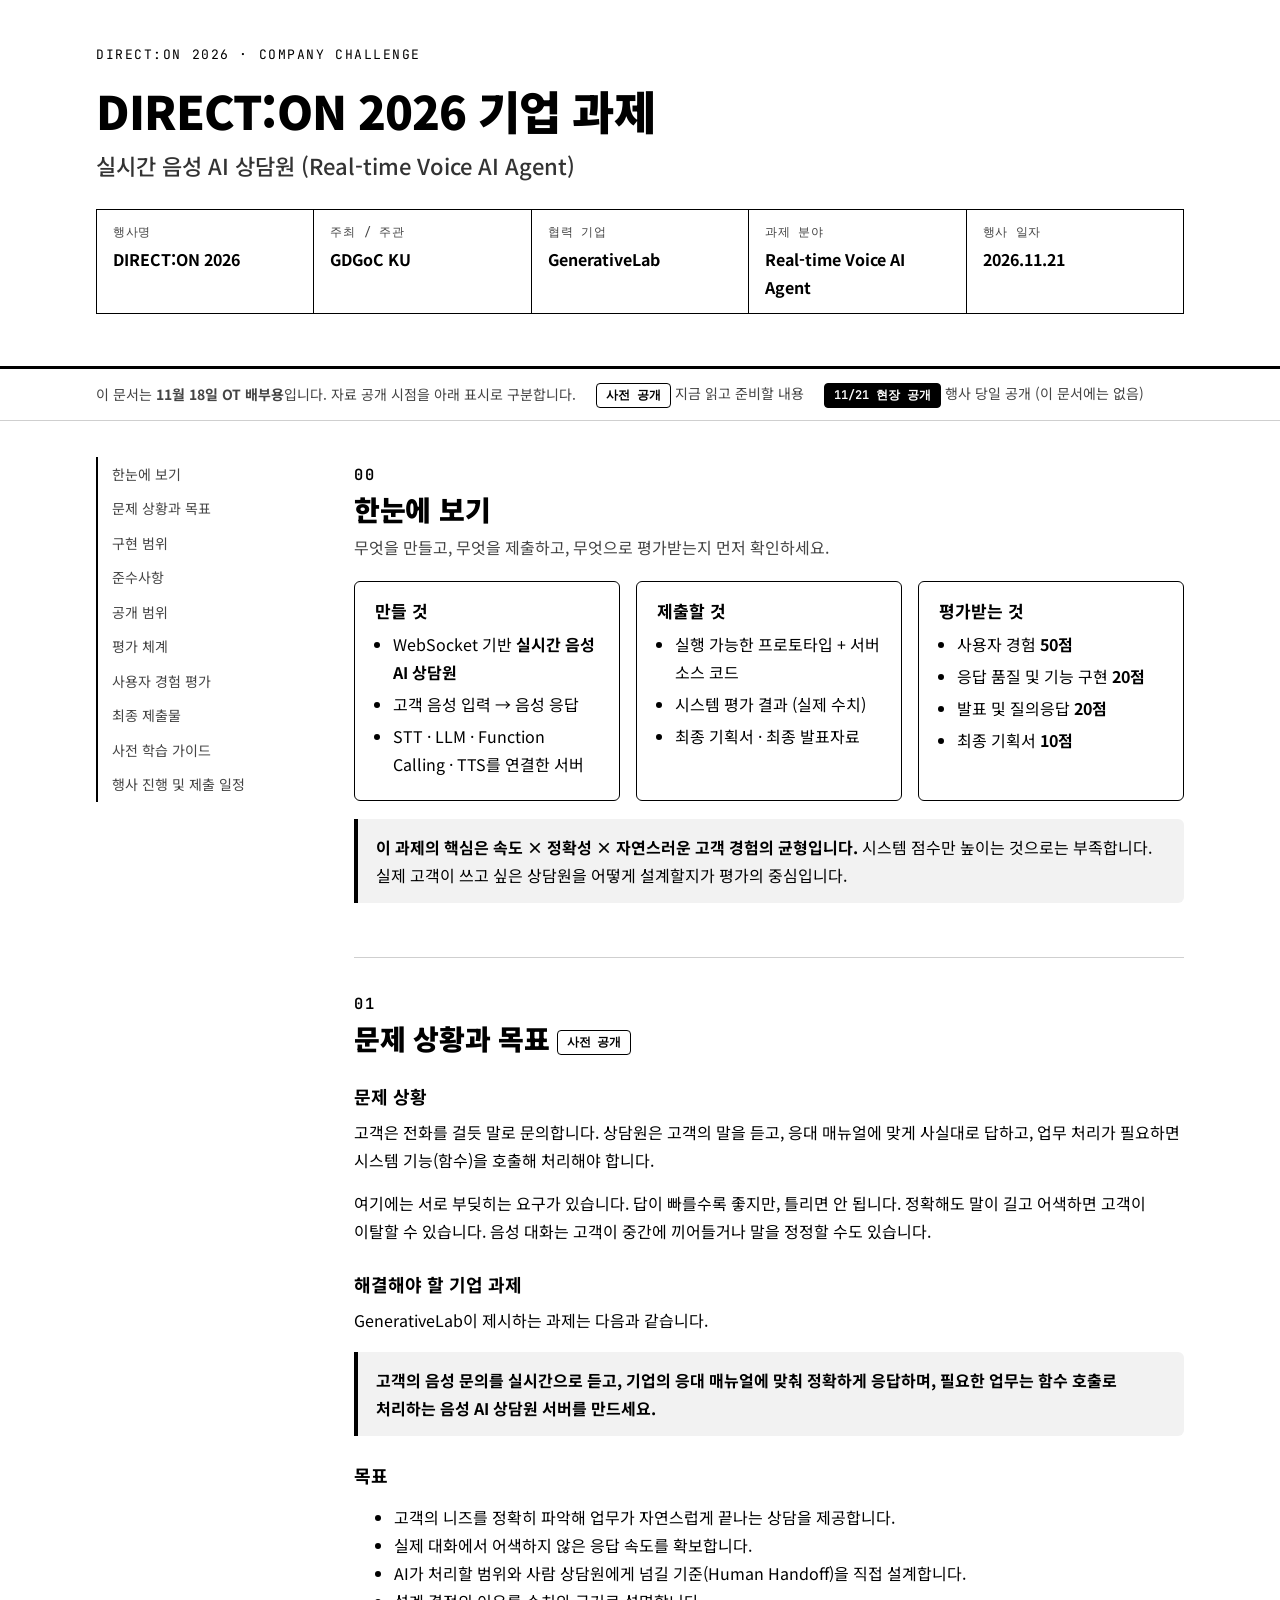
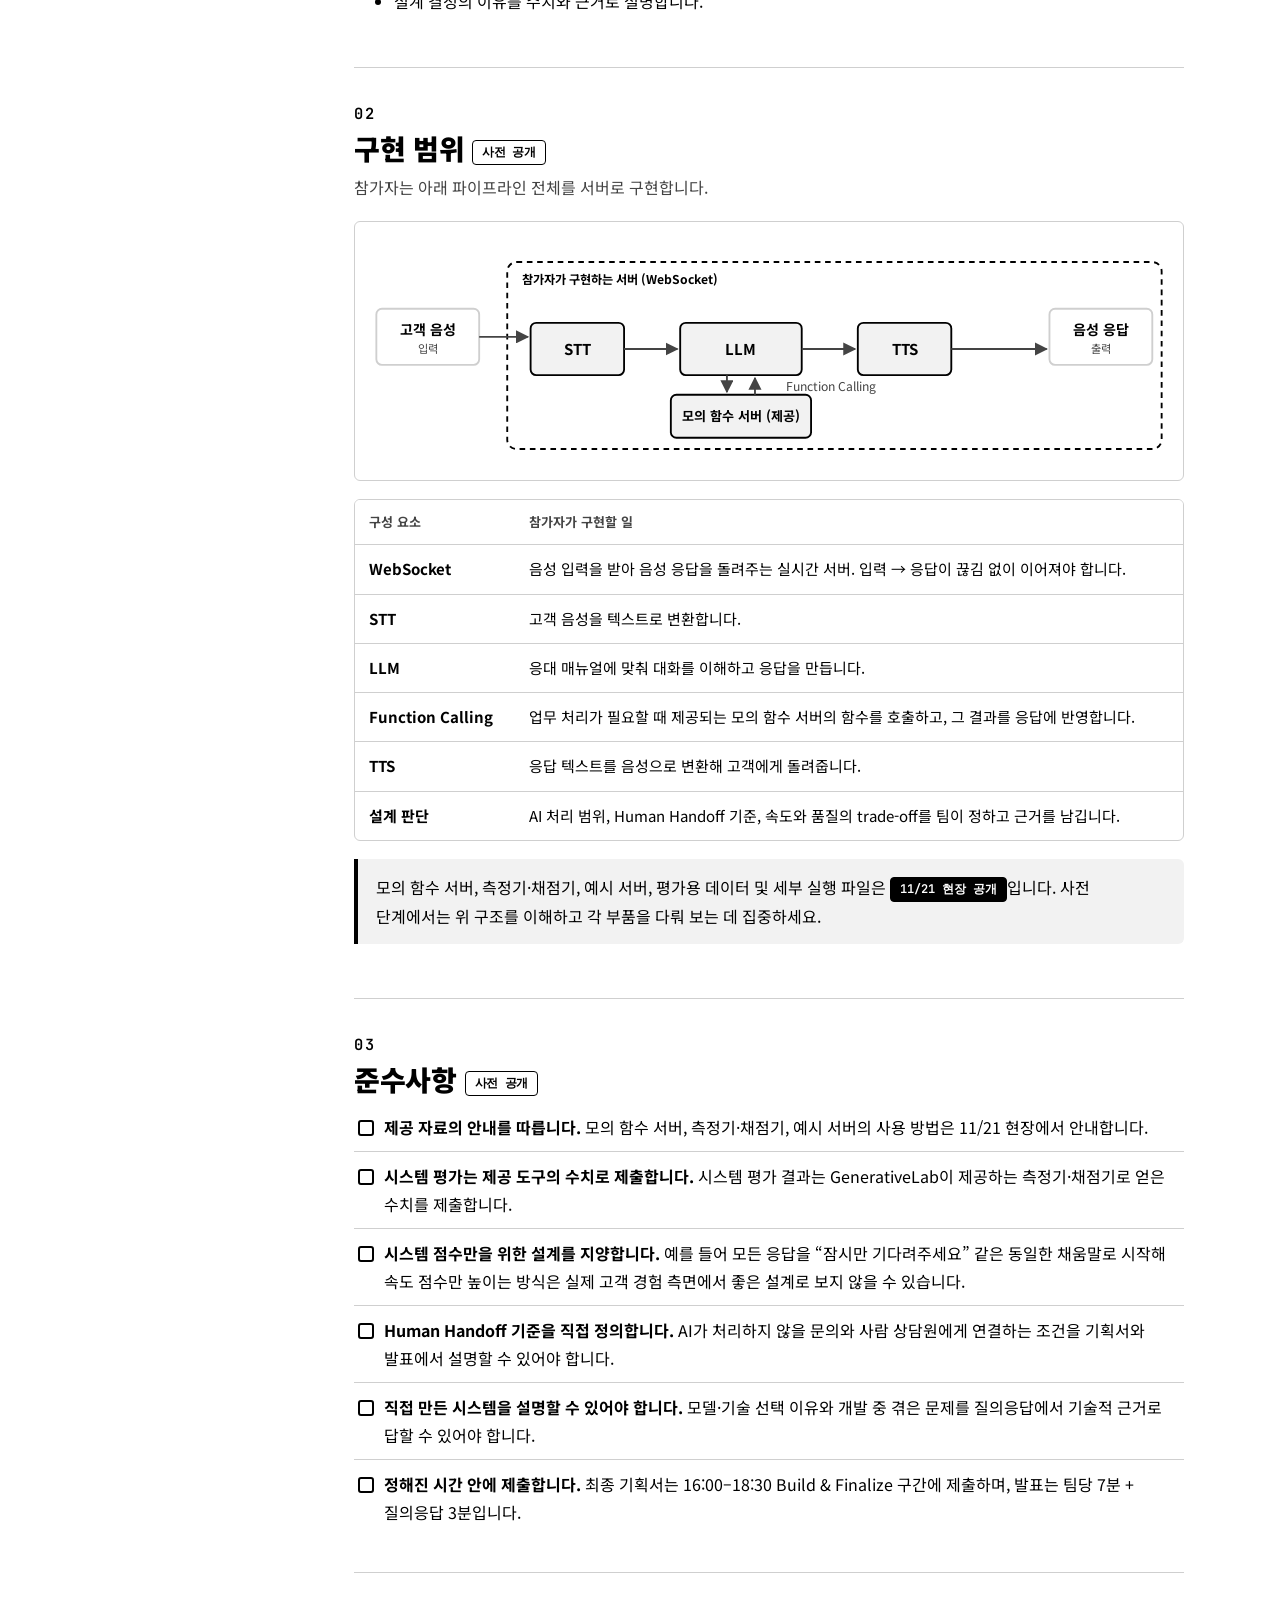
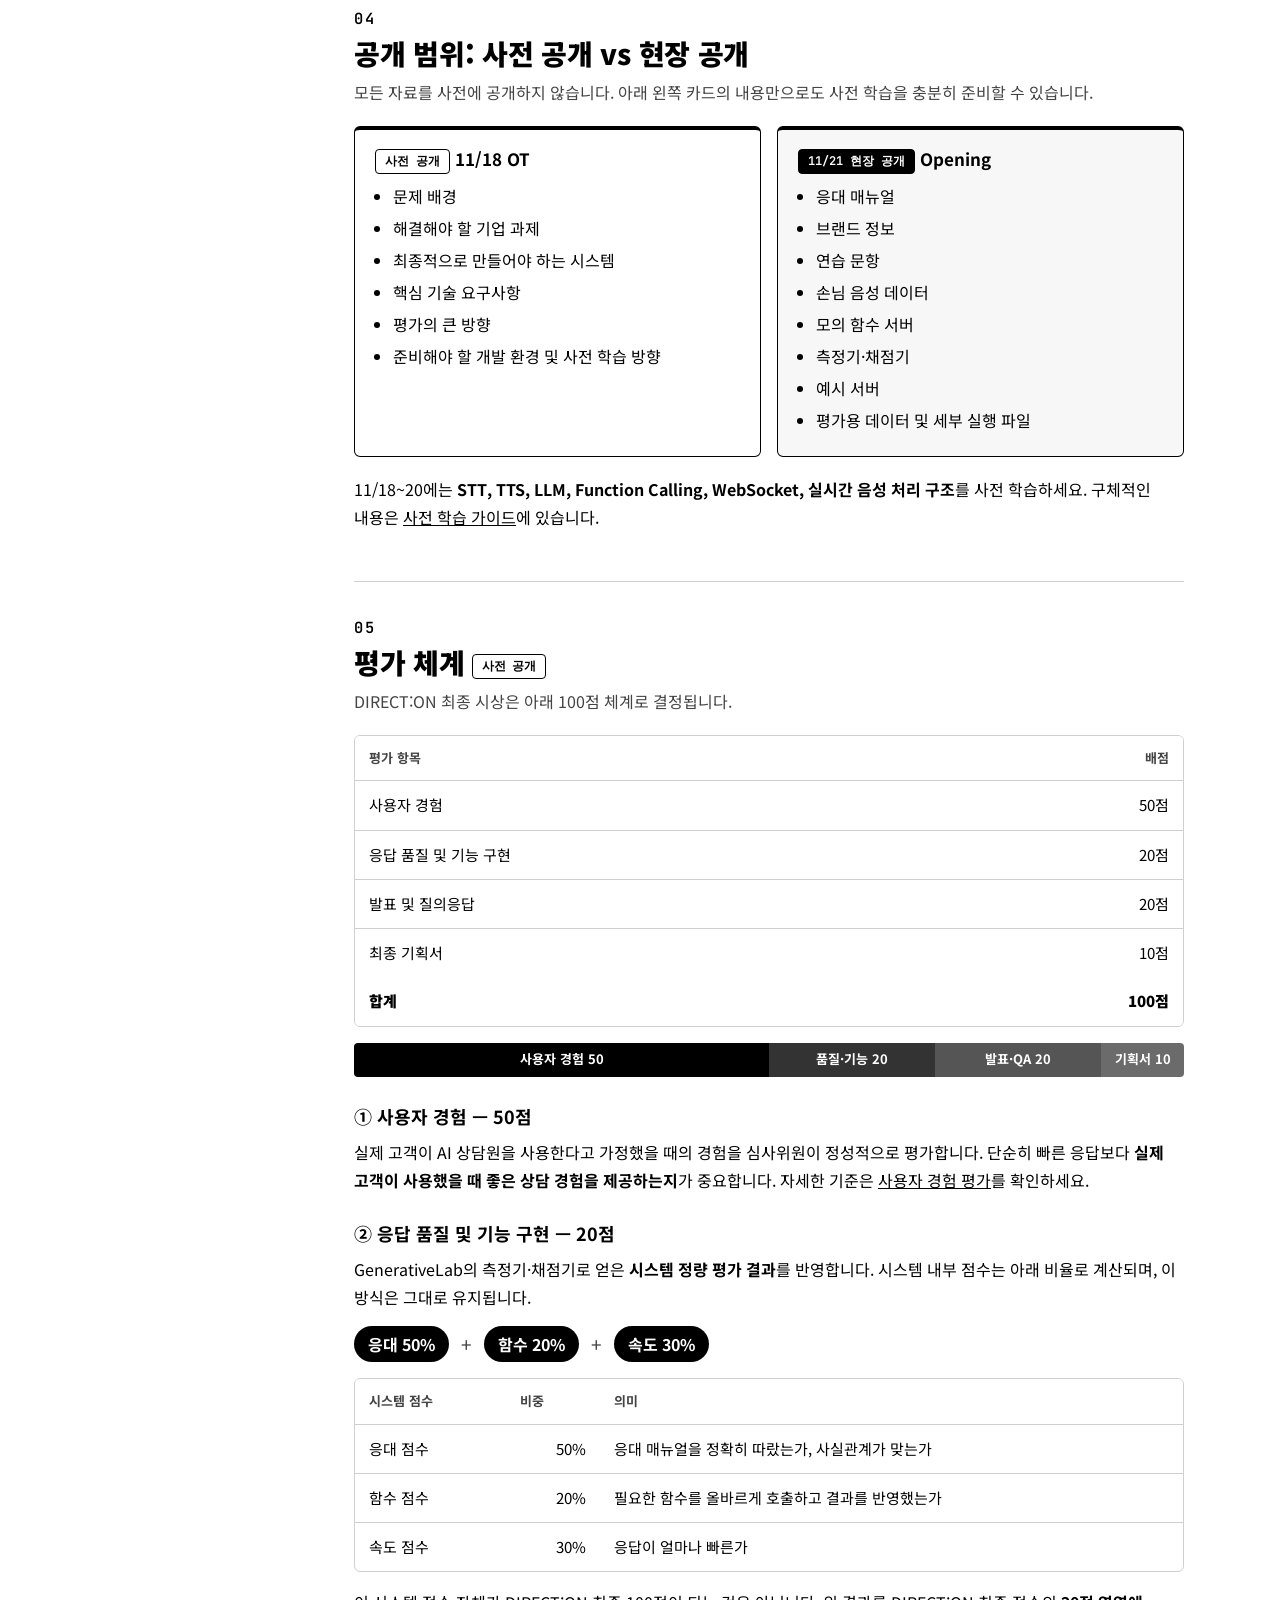
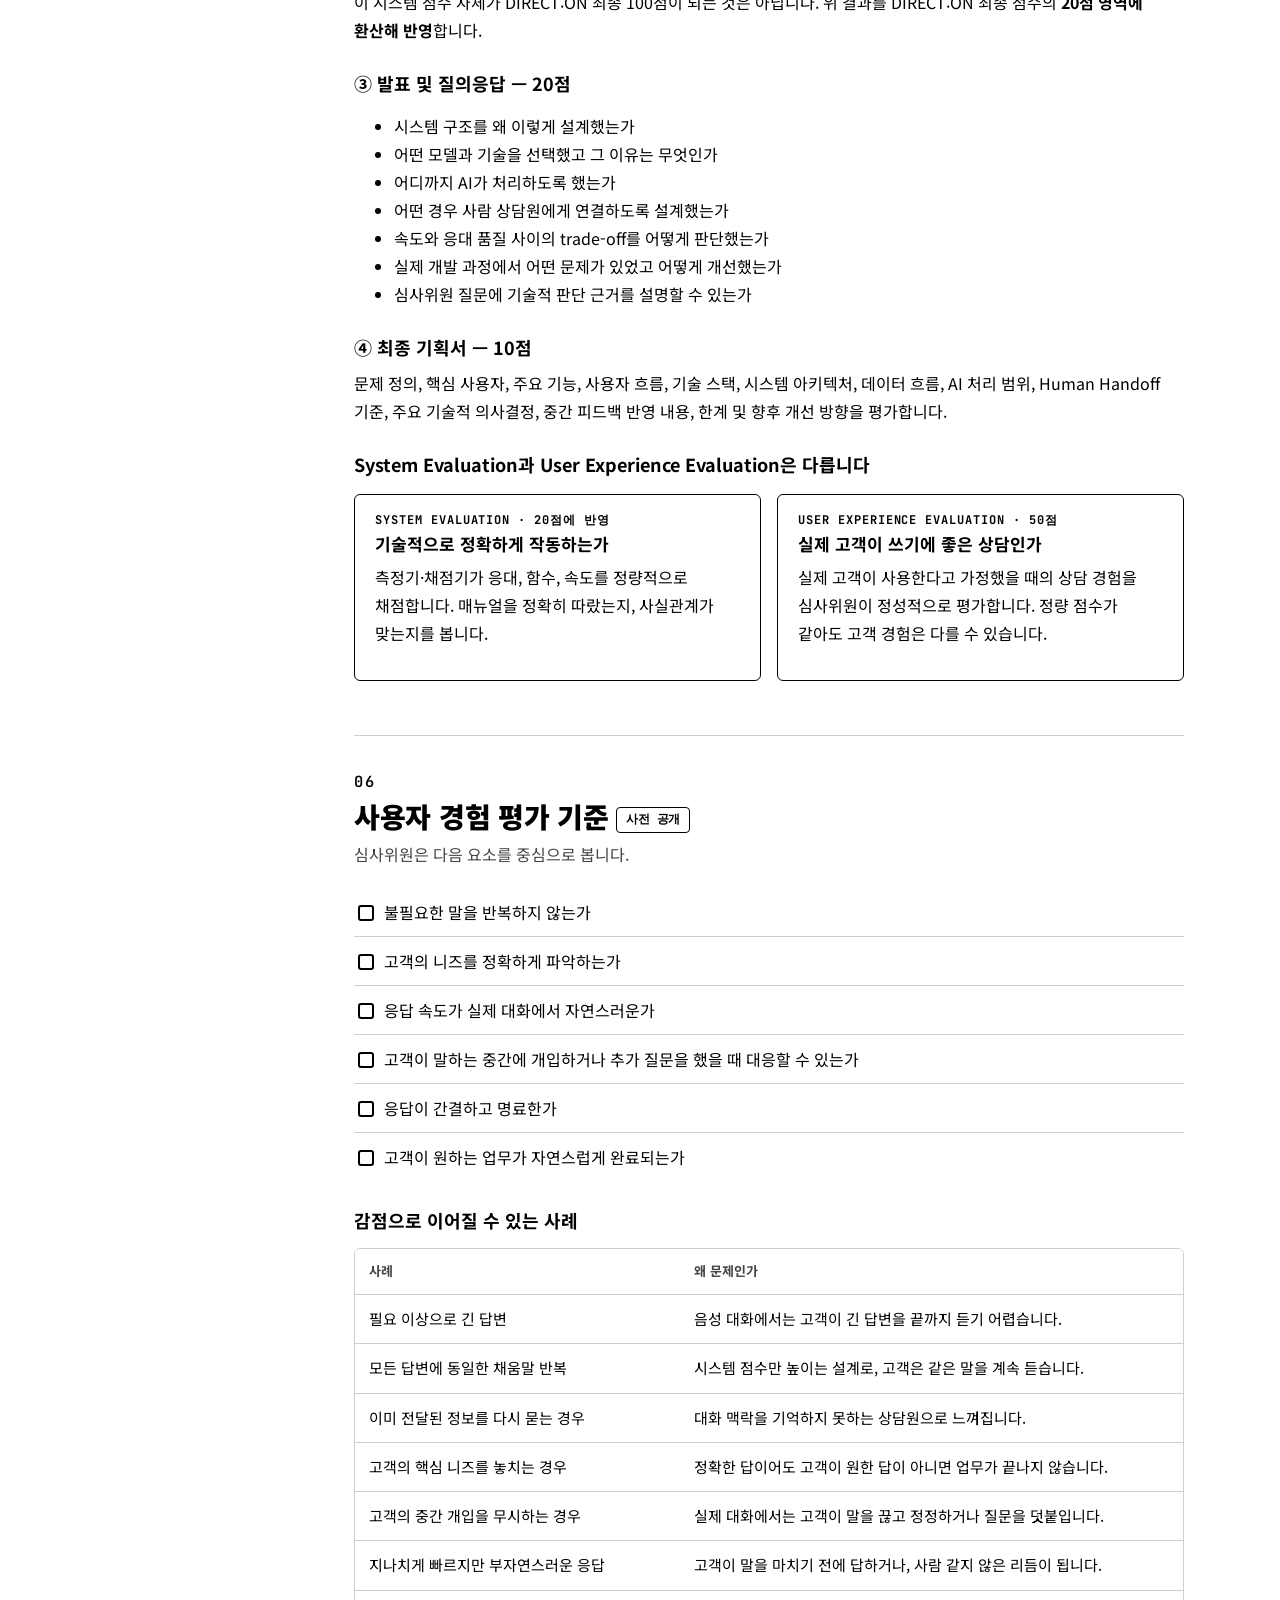
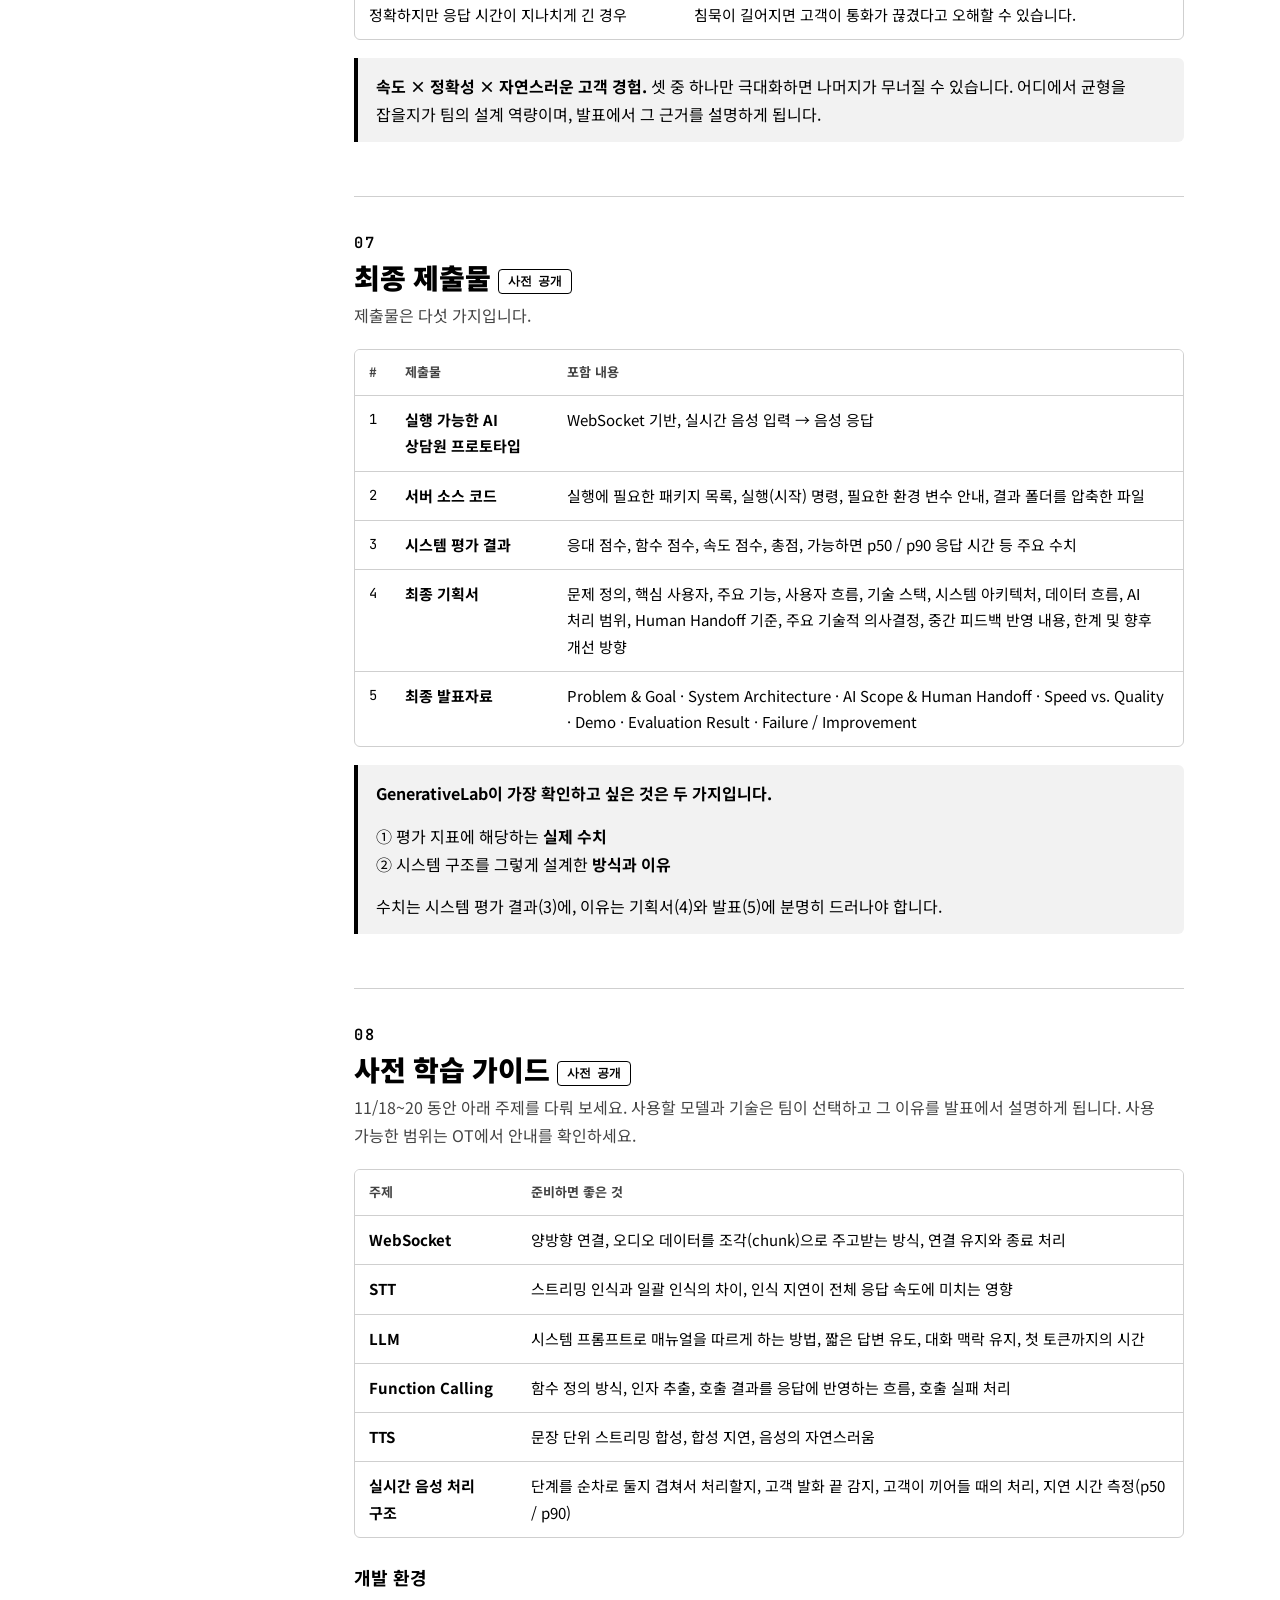
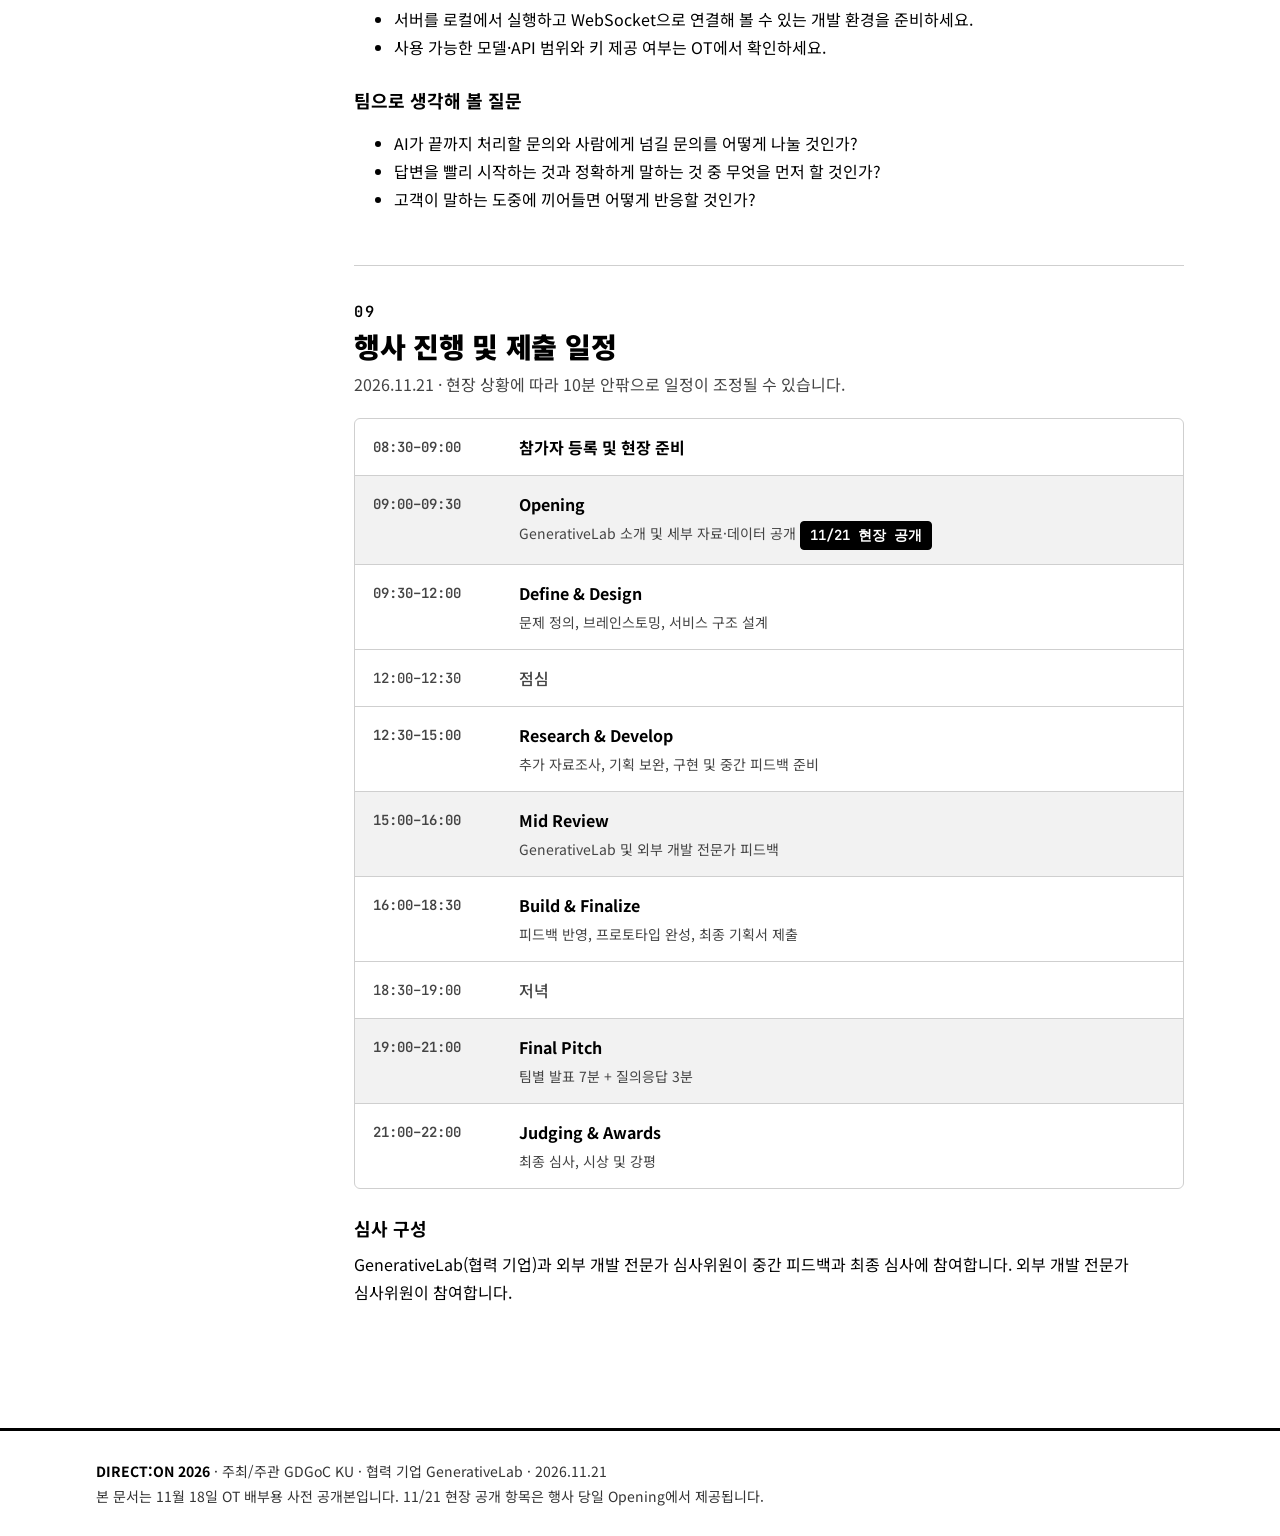
==== index.html @ da72e3e9 "Add files via upload" ====
<!doctype html>
<html lang="ko">
<head>
<meta charset="utf-8">
<meta name="viewport" content="width=device-width,initial-scale=1">
<title>DIRECT:ON 2026 기업 과제</title>
<link rel="preconnect" href="https://fonts.googleapis.com">
<link rel="preconnect" href="https://fonts.gstatic.com" crossorigin>
<link rel="stylesheet" href="https://fonts.googleapis.com/css2?family=Noto+Sans+KR:wght@400;500;700;900&family=JetBrains+Mono:wght@400;600&display=swap">
<style>
/* Layout: 공식 과제 명세서. 좌측 고정 목차 + 본문 단일 컬럼, 모바일에서는 목차가 상단 가로 스크롤 바로 전환 */
:root{
  --bg:#ffffff; --surface:#ffffff; --fg:#000000; --muted:#444444; --line:#cfcfcf;
  --ink:#000000; --ink-fg:#ffffff; --accent:#000000; --accent-soft:#f2f2f2;
  --pre:#000000; --pre-soft:#ffffff; --live:#ffffff; --live-soft:#000000;
  --warn:#000000; --warn-soft:#f2f2f2;
  --font:'Noto Sans KR',system-ui,-apple-system,'Segoe UI','Malgun Gothic',sans-serif;
  --mono:'JetBrains Mono',ui-monospace,Consolas,monospace;
  color-scheme:light;
}

*{box-sizing:border-box}
html{scroll-behavior:smooth;scroll-padding-top:72px}
body{background:var(--bg);color:var(--fg);font-family:var(--font);font-size:16px;line-height:1.75;word-break:keep-all;overflow-wrap:break-word;margin:0}
h1,h2,h3{text-wrap:balance;line-height:1.3;margin:0}
p{margin:0 0 .9em}
a{color:var(--accent)}
:focus-visible{outline:3px solid var(--accent);outline-offset:2px}
.wrap{max-width:1120px;margin:0 auto;padding-left:max(16px,env(safe-area-inset-left,0px));padding-right:max(16px,env(safe-area-inset-right,0px))}

/* header */
.hero{background:#fff;color:#000;padding-block:44px 36px;border-bottom:3px solid #000}
.eyebrow{font-family:var(--mono);font-size:13px;letter-spacing:.12em;text-transform:uppercase;color:#000;margin-bottom:14px}
.hero h1{font-size:clamp(28px,5vw,46px);font-weight:900;letter-spacing:-.02em}
.hero h1 small{display:block;font-size:clamp(16px,2.4vw,22px);font-weight:500;color:#333;margin-top:10px;letter-spacing:0}
.facts{display:grid;grid-template-columns:repeat(auto-fit,minmax(200px,1fr));gap:1px;background:#000;border:1px solid #000;margin-top:30px}
.facts div{background:#fff;padding:12px 16px;min-width:0}
.facts dt{font-size:12px;color:#444;font-family:var(--mono);letter-spacing:.06em}
.facts dd{margin:2px 0 0;font-weight:700}
.status{background:var(--surface);border-bottom:1px solid var(--line)}
.status .wrap{display:flex;flex-wrap:wrap;gap:10px 20px;align-items:center;padding-block:12px;font-size:14px;color:var(--muted)}

/* tags */
.tag{display:inline-block;font-family:var(--mono);font-size:12px;font-weight:600;padding:2px 9px;border-radius:4px;white-space:nowrap;vertical-align:middle;line-height:1.6}
.tag.pre{background:#fff;color:#000;border:1px solid #000}
.tag.live{background:#000;color:#fff;border:1px solid #000}

/* layout */
.page{display:grid;grid-template-columns:210px minmax(0,1fr);gap:48px;padding-block:36px 72px}
.toc{position:sticky;top:20px;align-self:start;font-size:14px}
.toc ol{list-style:none;margin:0;padding:0;border-left:2px solid #000}
.toc a{display:block;padding:5px 0 5px 14px;color:var(--muted);text-decoration:none;margin-left:-2px;border-left:2px solid transparent}
.toc a:hover{color:var(--fg);border-left-color:var(--accent)}
main{min-width:0}
section{padding-block:8px 36px}
section+section{border-top:1px solid var(--line);padding-top:36px}
h2{font-size:clamp(22px,3vw,28px);font-weight:900;letter-spacing:-.01em;margin-bottom:6px}
h2 .no{font-family:var(--mono);font-size:.55em;color:var(--accent);display:block;letter-spacing:.1em;margin-bottom:6px;font-weight:600}
h3{font-size:18px;font-weight:700;margin:28px 0 10px}
.lead{color:var(--muted);margin-bottom:20px}

/* blocks */
.grid3{display:grid;grid-template-columns:repeat(auto-fit,minmax(240px,1fr));gap:16px;margin-block:18px}
.card{background:var(--surface);border:1px solid #000;border-radius:6px;padding:18px 20px;min-width:0}
.card h3{margin:0 0 8px;font-size:17px}
.card ul{margin:0;padding-left:1.1em}
.card li{margin-bottom:4px}
.note{border-left:4px solid var(--accent);background:var(--accent-soft);padding:14px 18px;border-radius:0 6px 6px 0;margin-block:18px}
.note.warn{border-left-color:var(--warn);background:var(--warn-soft)}
.note p:last-child{margin-bottom:0}
.tablebox{overflow-x:auto;margin-block:16px;border:1px solid var(--line);border-radius:6px;background:var(--surface)}
table{border-collapse:collapse;width:100%;min-width:520px;font-size:15px}
th,td{padding:11px 14px;text-align:left;vertical-align:top;border-bottom:1px solid var(--line)}
th{background:var(--bg);font-size:13px;color:var(--muted);font-weight:700;white-space:nowrap}
tr:last-child td{border-bottom:0}
td.num,th.num{text-align:right;font-variant-numeric:tabular-nums;white-space:nowrap}
tfoot td{font-weight:900;background:var(--bg)}
.mono{font-family:var(--mono);font-size:.92em}
.split{display:grid;grid-template-columns:repeat(auto-fit,minmax(300px,1fr));gap:16px;margin-block:18px}
.split .card.pre{border-top:4px solid #000}
.split .card.live{border-top:4px solid #000;background:#f7f7f7}
.diagram{margin-block:18px;border:1px solid var(--line);border-radius:6px;background:var(--surface);overflow-x:auto;padding:12px}
.diagram svg{display:block;min-width:780px;width:100%;height:auto}
.diagram text{font-family:var(--font);fill:var(--fg)}
.eq{display:flex;flex-wrap:wrap;gap:8px 12px;align-items:center;font-weight:700;font-size:19px;margin-block:14px}
.eq span.op{color:var(--muted);font-weight:400}
.eq span.pill{background:var(--ink);color:var(--ink-fg);padding:4px 14px;border-radius:999px;font-size:16px}
.vs{display:grid;grid-template-columns:repeat(auto-fit,minmax(280px,1fr));gap:16px;margin-block:18px}
.vs .card h3 span{display:block;font-family:var(--mono);font-size:12px;color:var(--accent);letter-spacing:.08em;margin-bottom:4px}
.bar{display:flex;height:34px;border-radius:4px;overflow:hidden;margin-block:14px 4px;font-size:13px;font-weight:700;color:#fff}
.bar div{display:flex;align-items:center;justify-content:center;min-width:0;white-space:nowrap}
.bar .b1{background:#000}.bar .b2{background:#333}.bar .b3{background:#555}.bar .b4{background:#6b6b6b}
.checklist{list-style:none;padding:0;margin:0}
.checklist li{padding:10px 0 10px 30px;border-bottom:1px solid var(--line);position:relative}
.checklist li:last-child{border-bottom:0}
.checklist li::before{content:"";position:absolute;left:4px;top:17px;width:12px;height:12px;border:2px solid var(--accent);border-radius:3px}
.timeline{list-style:none;margin:16px 0;padding:0;border:1px solid var(--line);border-radius:6px;background:var(--surface)}
.timeline li{display:grid;grid-template-columns:130px minmax(0,1fr);gap:16px;padding:14px 18px;border-bottom:1px solid var(--line)}
.timeline li:last-child{border-bottom:0}
.timeline .t{font-family:var(--mono);font-weight:600;font-size:14px;padding-top:2px}
.timeline b{display:block}
.timeline span{color:var(--muted);font-size:14px}
.timeline li.key{background:#f2f2f2}
.timeline li.rest .t,.timeline li.rest b{color:var(--muted);font-weight:500}
footer{background:#fff;color:#333;padding-block:28px;font-size:14px;border-top:3px solid #000}
footer b{color:#000}

@media (max-width:860px){
  .page{grid-template-columns:minmax(0,1fr);gap:0;padding-top:0}
  .toc{position:sticky;top:env(safe-area-inset-top,0px);z-index:5;background:var(--bg);margin-inline:calc(-1 * max(16px,env(safe-area-inset-left,0px)));padding:8px max(16px,env(safe-area-inset-left,0px));border-bottom:1px solid var(--line);overflow-x:auto}
  .toc ol{display:flex;border-left:0;gap:4px;width:max-content}
  .toc a{border-left:0;margin:0;padding:6px 12px;white-space:nowrap;border-radius:999px;background:var(--surface);border:1px solid var(--line)}
  main{padding-top:20px}
  .timeline li{grid-template-columns:1fr;gap:2px}
}
@media (max-width:520px){
  .facts{grid-template-columns:1fr 1fr}.facts div:last-child{grid-column:1/-1}
  .bar{font-size:11px}.bar div{padding:0;overflow:hidden}
}
@media (max-width:860px){html{scroll-padding-top:84px}.toc{scrollbar-width:none}.toc::-webkit-scrollbar{display:none}}
@media (prefers-reduced-motion:reduce){html{scroll-behavior:auto}}
</style>
</head>
<body>

<header class="hero">
  <div class="wrap">
    <div class="eyebrow">DIRECT:ON 2026 · Company Challenge</div>
    <h1>DIRECT:ON 2026 기업 과제<small>실시간 음성 AI 상담원 (Real&#8209;time Voice AI Agent)</small></h1>
    <dl class="facts">
      <div><dt>행사명</dt><dd>DIRECT:ON 2026</dd></div>
      <div><dt>주최 / 주관</dt><dd>GDGoC KU</dd></div>
      <div><dt>협력 기업</dt><dd>GenerativeLab</dd></div>
      <div><dt>과제 분야</dt><dd>Real-time Voice AI Agent</dd></div>
      <div><dt>행사 일자</dt><dd>2026.11.21</dd></div>
    </dl>
  </div>
</header>

<div class="status">
  <div class="wrap">
    <span>이 문서는 <b>11월 18일 OT 배부용</b>입니다. 자료 공개 시점을 아래 표시로 구분합니다.</span>
    <span><span class="tag pre">사전 공개</span> 지금 읽고 준비할 내용</span>
    <span><span class="tag live">11/21 현장 공개</span> 행사 당일 공개 (이 문서에는 없음)</span>
  </div>
</div>

<div class="wrap page">
  <nav class="toc" aria-label="목차">
    <ol>
      <li><a href="#overview">한눈에 보기</a></li>
      <li><a href="#problem">문제 상황과 목표</a></li>
      <li><a href="#scope">구현 범위</a></li>
      <li><a href="#rules">준수사항</a></li>
      <li><a href="#disclosure">공개 범위</a></li>
      <li><a href="#evaluation">평가 체계</a></li>
      <li><a href="#ux">사용자 경험 평가</a></li>
      <li><a href="#submit">최종 제출물</a></li>
      <li><a href="#prep">사전 학습 가이드</a></li>
      <li><a href="#schedule">행사 진행 및 제출 일정</a></li>
    </ol>
  </nav>

  <main>
    <section id="overview">
      <h2><span class="no">00</span>한눈에 보기</h2>
      <p class="lead">무엇을 만들고, 무엇을 제출하고, 무엇으로 평가받는지 먼저 확인하세요.</p>
      <div class="grid3">
        <div class="card">
          <h3>만들 것</h3>
          <ul>
            <li>WebSocket 기반 <b>실시간 음성 AI 상담원</b></li>
            <li>고객 음성 입력 → 음성 응답</li>
            <li>STT · LLM · Function Calling · TTS를 연결한 서버</li>
          </ul>
        </div>
        <div class="card">
          <h3>제출할 것</h3>
          <ul>
            <li>실행 가능한 프로토타입 + 서버 소스 코드</li>
            <li>시스템 평가 결과 (실제 수치)</li>
            <li>최종 기획서 · 최종 발표자료</li>
          </ul>
        </div>
        <div class="card">
          <h3>평가받는 것</h3>
          <ul>
            <li>사용자 경험 <b>50점</b></li>
            <li>응답 품질 및 기능 구현 <b>20점</b></li>
            <li>발표 및 질의응답 <b>20점</b></li>
            <li>최종 기획서 <b>10점</b></li>
          </ul>
        </div>
      </div>
      <div class="note">
        <p><b>이 과제의 핵심은 속도 × 정확성 × 자연스러운 고객 경험의 균형입니다.</b> 시스템 점수만 높이는 것으로는 부족합니다. 실제 고객이 쓰고 싶은 상담원을 어떻게 설계할지가 평가의 중심입니다.</p>
      </div>
    </section>

    <section id="problem">
      <h2><span class="no">01</span>문제 상황과 목표 <span class="tag pre">사전 공개</span></h2>
      <h3>문제 상황</h3>
      <p>고객은 전화를 걸듯 말로 문의합니다. 상담원은 고객의 말을 듣고, 응대 매뉴얼에 맞게 사실대로 답하고, 업무 처리가 필요하면 시스템 기능(함수)을 호출해 처리해야 합니다.</p>
      <p>여기에는 서로 부딪히는 요구가 있습니다. 답이 빠를수록 좋지만, 틀리면 안 됩니다. 정확해도 말이 길고 어색하면 고객이 이탈할 수 있습니다. 음성 대화는 고객이 중간에 끼어들거나 말을 정정할 수도 있습니다.</p>
      <h3>해결해야 할 기업 과제</h3>
      <p>GenerativeLab이 제시하는 과제는 다음과 같습니다.</p>
      <div class="note">
        <p><b>고객의 음성 문의를 실시간으로 듣고, 기업의 응대 매뉴얼에 맞춰 정확하게 응답하며, 필요한 업무는 함수 호출로 처리하는 음성 AI 상담원 서버를 만드세요.</b></p>
      </div>
      <h3>목표</h3>
      <ul>
        <li>고객의 니즈를 정확히 파악해 업무가 자연스럽게 끝나는 상담을 제공합니다.</li>
        <li>실제 대화에서 어색하지 않은 응답 속도를 확보합니다.</li>
        <li>AI가 처리할 범위와 사람 상담원에게 넘길 기준(Human Handoff)을 직접 설계합니다.</li>
        <li>설계 결정의 이유를 수치와 근거로 설명합니다.</li>
      </ul>
    </section>

    <section id="scope">
      <h2><span class="no">02</span>구현 범위 <span class="tag pre">사전 공개</span></h2>
      <p class="lead">참가자는 아래 파이프라인 전체를 서버로 구현합니다.</p>
      <div class="diagram" role="img" aria-label="고객 음성이 WebSocket으로 서버에 들어와 STT, LLM, TTS를 거쳐 음성 응답으로 돌아가고, LLM은 Function Calling으로 모의 함수 서버를 호출하는 구조도">
        <svg viewBox="0 0 860 250" xmlns="http://www.w3.org/2000/svg">
          <defs><marker id="ar" viewBox="0 0 10 10" refX="9" refY="5" markerWidth="7" markerHeight="7" orient="auto"><path d="M0 0L10 5L0 10z" fill="var(--muted)"/></marker></defs>
          <rect x="10" y="80" width="110" height="60" rx="6" fill="var(--surface)" stroke="var(--line)" stroke-width="2"/>
          <text x="65" y="108" text-anchor="middle" font-size="15" font-weight="700">고객 음성</text>
          <text x="65" y="127" text-anchor="middle" font-size="12" fill="var(--muted)" style="fill:var(--muted)">입력</text>
          <rect x="150" y="30" width="700" height="200" rx="10" fill="none" stroke="var(--accent)" stroke-width="2" stroke-dasharray="6 5"/>
          <text x="166" y="54" font-size="13" font-weight="700" style="fill:var(--accent)">참가자가 구현하는 서버 (WebSocket)</text>
          <rect x="175" y="95" width="100" height="56" rx="6" fill="var(--accent-soft)" stroke="var(--accent)" stroke-width="2"/>
          <text x="225" y="129" text-anchor="middle" font-size="16" font-weight="700">STT</text>
          <rect x="335" y="95" width="130" height="56" rx="6" fill="var(--accent-soft)" stroke="var(--accent)" stroke-width="2"/>
          <text x="400" y="129" text-anchor="middle" font-size="16" font-weight="700">LLM</text>
          <rect x="525" y="95" width="100" height="56" rx="6" fill="var(--accent-soft)" stroke="var(--accent)" stroke-width="2"/>
          <text x="575" y="129" text-anchor="middle" font-size="16" font-weight="700">TTS</text>
          <rect x="325" y="172" width="150" height="46" rx="6" fill="#f2f2f2" stroke="#000" stroke-width="2"/>
          <text x="400" y="200" text-anchor="middle" font-size="14" font-weight="700" style="fill:#000">모의 함수 서버 (제공)</text>
          <rect x="730" y="80" width="110" height="60" rx="6" fill="var(--surface)" stroke="var(--line)" stroke-width="2"/>
          <text x="785" y="108" text-anchor="middle" font-size="15" font-weight="700">음성 응답</text>
          <text x="785" y="127" text-anchor="middle" font-size="12" style="fill:var(--muted)">출력</text>
          <g stroke="var(--muted)" stroke-width="2" fill="none" marker-end="url(#ar)">
            <path d="M120 110H172"/><path d="M275 123H332"/><path d="M465 123H522"/><path d="M625 123H727"/>
            <path d="M385 151V169"/><path d="M415 172V154"/>
          </g>
          <text x="448" y="168" font-size="13" style="fill:var(--muted)">Function Calling</text>
        </svg>
      </div>
      <div class="tablebox">
        <table>
          <thead><tr><th>구성 요소</th><th>참가자가 구현할 일</th></tr></thead>
          <tbody>
            <tr><td><b>WebSocket</b></td><td>음성 입력을 받아 음성 응답을 돌려주는 실시간 서버. 입력 → 응답이 끊김 없이 이어져야 합니다.</td></tr>
            <tr><td><b>STT</b></td><td>고객 음성을 텍스트로 변환합니다.</td></tr>
            <tr><td><b>LLM</b></td><td>응대 매뉴얼에 맞춰 대화를 이해하고 응답을 만듭니다.</td></tr>
            <tr><td><b>Function Calling</b></td><td>업무 처리가 필요할 때 제공되는 모의 함수 서버의 함수를 호출하고, 그 결과를 응답에 반영합니다.</td></tr>
            <tr><td><b>TTS</b></td><td>응답 텍스트를 음성으로 변환해 고객에게 돌려줍니다.</td></tr>
            <tr><td><b>설계 판단</b></td><td>AI 처리 범위, Human Handoff 기준, 속도와 품질의 trade-off를 팀이 정하고 근거를 남깁니다.</td></tr>
          </tbody>
        </table>
      </div>
      <div class="note">
        <p>모의 함수 서버, 측정기·채점기, 예시 서버, 평가용 데이터 및 세부 실행 파일은 <b><span class="tag live">11/21 현장 공개</span></b>입니다. 사전 단계에서는 위 구조를 이해하고 각 부품을 다뤄 보는 데 집중하세요.</p>
      </div>
    </section>

    <section id="rules">
      <h2><span class="no">03</span>준수사항 <span class="tag pre">사전 공개</span></h2>
      <ul class="checklist">
        <li><b>제공 자료의 안내를 따릅니다.</b> 모의 함수 서버, 측정기·채점기, 예시 서버의 사용 방법은 11/21 현장에서 안내합니다.</li>
        <li><b>시스템 평가는 제공 도구의 수치로 제출합니다.</b> 시스템 평가 결과는 GenerativeLab이 제공하는 측정기·채점기로 얻은 수치를 제출합니다.</li>
        <li><b>시스템 점수만을 위한 설계를 지양합니다.</b> 예를 들어 모든 응답을 &ldquo;잠시만 기다려주세요&rdquo; 같은 동일한 채움말로 시작해 속도 점수만 높이는 방식은 실제 고객 경험 측면에서 좋은 설계로 보지 않을 수 있습니다.</li>
        <li><b>Human Handoff 기준을 직접 정의합니다.</b> AI가 처리하지 않을 문의와 사람 상담원에게 연결하는 조건을 기획서와 발표에서 설명할 수 있어야 합니다.</li>
        <li><b>직접 만든 시스템을 설명할 수 있어야 합니다.</b> 모델·기술 선택 이유와 개발 중 겪은 문제를 질의응답에서 기술적 근거로 답할 수 있어야 합니다.</li>
        <li><b>정해진 시간 안에 제출합니다.</b> 최종 기획서는 16:00–18:30 Build &amp; Finalize 구간에 제출하며, 발표는 팀당 7분 + 질의응답 3분입니다.</li>
      </ul>
    </section>

    <section id="disclosure">
      <h2><span class="no">04</span>공개 범위: 사전 공개 vs 현장 공개</h2>
      <p class="lead">모든 자료를 사전에 공개하지 않습니다. 아래 왼쪽 카드의 내용만으로도 사전 학습을 충분히 준비할 수 있습니다.</p>
      <div class="split">
        <div class="card pre">
          <h3><span class="tag pre">사전 공개</span> 11/18 OT</h3>
          <ul>
            <li>문제 배경</li>
            <li>해결해야 할 기업 과제</li>
            <li>최종적으로 만들어야 하는 시스템</li>
            <li>핵심 기술 요구사항</li>
            <li>평가의 큰 방향</li>
            <li>준비해야 할 개발 환경 및 사전 학습 방향</li>
          </ul>
        </div>
        <div class="card live">
          <h3><span class="tag live">11/21 현장 공개</span> Opening</h3>
          <ul>
            <li>응대 매뉴얼</li>
            <li>브랜드 정보</li>
            <li>연습 문항</li>
            <li>손님 음성 데이터</li>
            <li>모의 함수 서버</li>
            <li>측정기·채점기</li>
            <li>예시 서버</li>
            <li>평가용 데이터 및 세부 실행 파일</li>
          </ul>
        </div>
      </div>
      <p>11/18~20에는 <b>STT, TTS, LLM, Function Calling, WebSocket, 실시간 음성 처리 구조</b>를 사전 학습하세요. 구체적인 내용은 <a href="#prep">사전 학습 가이드</a>에 있습니다.</p>
    </section>

    <section id="evaluation">
      <h2><span class="no">05</span>평가 체계 <span class="tag pre">사전 공개</span></h2>
      <p class="lead">DIRECT:ON 최종 시상은 아래 100점 체계로 결정됩니다.</p>
      <div class="tablebox">
        <table>
          <thead><tr><th>평가 항목</th><th class="num">배점</th></tr></thead>
          <tbody>
            <tr><td>사용자 경험</td><td class="num">50점</td></tr>
            <tr><td>응답 품질 및 기능 구현</td><td class="num">20점</td></tr>
            <tr><td>발표 및 질의응답</td><td class="num">20점</td></tr>
            <tr><td>최종 기획서</td><td class="num">10점</td></tr>
          </tbody>
          <tfoot><tr><td>합계</td><td class="num">100점</td></tr></tfoot>
        </table>
      </div>
      <div class="bar" aria-hidden="true">
        <div class="b1" style="flex:50">사용자 경험 50</div>
        <div class="b2" style="flex:20">품질·기능 20</div>
        <div class="b3" style="flex:20">발표·QA 20</div>
        <div class="b4" style="flex:10">기획서 10</div>
      </div>

      <h3>① 사용자 경험 — 50점</h3>
      <p>실제 고객이 AI 상담원을 사용한다고 가정했을 때의 경험을 심사위원이 정성적으로 평가합니다. 단순히 빠른 응답보다 <b>실제 고객이 사용했을 때 좋은 상담 경험을 제공하는지</b>가 중요합니다. 자세한 기준은 <a href="#ux">사용자 경험 평가</a>를 확인하세요.</p>

      <h3>② 응답 품질 및 기능 구현 — 20점</h3>
      <p>GenerativeLab의 측정기·채점기로 얻은 <b>시스템 정량 평가 결과</b>를 반영합니다. 시스템 내부 점수는 아래 비율로 계산되며, 이 방식은 그대로 유지됩니다.</p>
      <div class="eq" aria-label="시스템 점수 산식">
        <span class="pill">응대 50%</span><span class="op">+</span><span class="pill">함수 20%</span><span class="op">+</span><span class="pill">속도 30%</span>
      </div>
      <div class="tablebox">
        <table>
          <thead><tr><th>시스템 점수</th><th>비중</th><th>의미</th></tr></thead>
          <tbody>
            <tr><td>응대 점수</td><td class="num">50%</td><td>응대 매뉴얼을 정확히 따랐는가, 사실관계가 맞는가</td></tr>
            <tr><td>함수 점수</td><td class="num">20%</td><td>필요한 함수를 올바르게 호출하고 결과를 반영했는가</td></tr>
            <tr><td>속도 점수</td><td class="num">30%</td><td>응답이 얼마나 빠른가</td></tr>
          </tbody>
        </table>
      </div>
      <p>이 시스템 점수 자체가 DIRECT:ON 최종 100점이 되는 것은 아닙니다. 위 결과를 DIRECT:ON 최종 점수의 <b>20점 영역에 환산해 반영</b>합니다.</p>

      <h3>③ 발표 및 질의응답 — 20점</h3>
      <ul>
        <li>시스템 구조를 왜 이렇게 설계했는가</li>
        <li>어떤 모델과 기술을 선택했고 그 이유는 무엇인가</li>
        <li>어디까지 AI가 처리하도록 했는가</li>
        <li>어떤 경우 사람 상담원에게 연결하도록 설계했는가</li>
        <li>속도와 응대 품질 사이의 trade-off를 어떻게 판단했는가</li>
        <li>실제 개발 과정에서 어떤 문제가 있었고 어떻게 개선했는가</li>
        <li>심사위원 질문에 기술적 판단 근거를 설명할 수 있는가</li>
      </ul>

      <h3>④ 최종 기획서 — 10점</h3>
      <p>문제 정의, 핵심 사용자, 주요 기능, 사용자 흐름, 기술 스택, 시스템 아키텍처, 데이터 흐름, AI 처리 범위, Human Handoff 기준, 주요 기술적 의사결정, 중간 피드백 반영 내용, 한계 및 향후 개선 방향을 평가합니다.</p>

      <h3>System Evaluation과 User Experience Evaluation은 다릅니다</h3>
      <div class="vs">
        <div class="card">
          <h3><span>SYSTEM EVALUATION · 20점에 반영</span>기술적으로 정확하게 작동하는가</h3>
          <p>측정기·채점기가 응대, 함수, 속도를 정량적으로 채점합니다. 매뉴얼을 정확히 따랐는지, 사실관계가 맞는지를 봅니다.</p>
        </div>
        <div class="card">
          <h3><span>USER EXPERIENCE EVALUATION · 50점</span>실제 고객이 쓰기에 좋은 상담인가</h3>
          <p>실제 고객이 사용한다고 가정했을 때의 상담 경험을 심사위원이 정성적으로 평가합니다. 정량 점수가 같아도 고객 경험은 다를 수 있습니다.</p>
        </div>
      </div>
    </section>

    <section id="ux">
      <h2><span class="no">06</span>사용자 경험 평가 기준 <span class="tag pre">사전 공개</span></h2>
      <p class="lead">심사위원은 다음 요소를 중심으로 봅니다.</p>
      <ul class="checklist">
        <li>불필요한 말을 반복하지 않는가</li>
        <li>고객의 니즈를 정확하게 파악하는가</li>
        <li>응답 속도가 실제 대화에서 자연스러운가</li>
        <li>고객이 말하는 중간에 개입하거나 추가 질문을 했을 때 대응할 수 있는가</li>
        <li>응답이 간결하고 명료한가</li>
        <li>고객이 원하는 업무가 자연스럽게 완료되는가</li>
      </ul>
      <h3>감점으로 이어질 수 있는 사례</h3>
      <div class="tablebox">
        <table>
          <thead><tr><th>사례</th><th>왜 문제인가</th></tr></thead>
          <tbody>
            <tr><td>필요 이상으로 긴 답변</td><td>음성 대화에서는 고객이 긴 답변을 끝까지 듣기 어렵습니다.</td></tr>
            <tr><td>모든 답변에 동일한 채움말 반복</td><td>시스템 점수만 높이는 설계로, 고객은 같은 말을 계속 듣습니다.</td></tr>
            <tr><td>이미 전달된 정보를 다시 묻는 경우</td><td>대화 맥락을 기억하지 못하는 상담원으로 느껴집니다.</td></tr>
            <tr><td>고객의 핵심 니즈를 놓치는 경우</td><td>정확한 답이어도 고객이 원한 답이 아니면 업무가 끝나지 않습니다.</td></tr>
            <tr><td>고객의 중간 개입을 무시하는 경우</td><td>실제 대화에서는 고객이 말을 끊고 정정하거나 질문을 덧붙입니다.</td></tr>
            <tr><td>지나치게 빠르지만 부자연스러운 응답</td><td>고객이 말을 마치기 전에 답하거나, 사람 같지 않은 리듬이 됩니다.</td></tr>
            <tr><td>정확하지만 응답 시간이 지나치게 긴 경우</td><td>침묵이 길어지면 고객이 통화가 끊겼다고 오해할 수 있습니다.</td></tr>
          </tbody>
        </table>
      </div>
      <div class="note">
        <p><b>속도 × 정확성 × 자연스러운 고객 경험.</b> 셋 중 하나만 극대화하면 나머지가 무너질 수 있습니다. 어디에서 균형을 잡을지가 팀의 설계 역량이며, 발표에서 그 근거를 설명하게 됩니다.</p>
      </div>
    </section>

    <section id="submit">
      <h2><span class="no">07</span>최종 제출물 <span class="tag pre">사전 공개</span></h2>
      <p class="lead">제출물은 다섯 가지입니다.</p>
      <div class="tablebox">
        <table>
          <thead><tr><th>#</th><th>제출물</th><th>포함 내용</th></tr></thead>
          <tbody>
            <tr><td class="mono">1</td><td><b>실행 가능한 AI 상담원 프로토타입</b></td><td>WebSocket 기반, 실시간 음성 입력 → 음성 응답</td></tr>
            <tr><td class="mono">2</td><td><b>서버 소스 코드</b></td><td>실행에 필요한 패키지 목록, 실행(시작) 명령, 필요한 환경 변수 안내, 결과 폴더를 압축한 파일</td></tr>
            <tr><td class="mono">3</td><td><b>시스템 평가 결과</b></td><td>응대 점수, 함수 점수, 속도 점수, 총점, 가능하면 p50 / p90 응답 시간 등 주요 수치</td></tr>
            <tr><td class="mono">4</td><td><b>최종 기획서</b></td><td>문제 정의, 핵심 사용자, 주요 기능, 사용자 흐름, 기술 스택, 시스템 아키텍처, 데이터 흐름, AI 처리 범위, Human Handoff 기준, 주요 기술적 의사결정, 중간 피드백 반영 내용, 한계 및 향후 개선 방향</td></tr>
            <tr><td class="mono">5</td><td><b>최종 발표자료</b></td><td>Problem &amp; Goal · System Architecture · AI Scope &amp; Human Handoff · Speed vs. Quality · Demo · Evaluation Result · Failure / Improvement</td></tr>
          </tbody>
        </table>
      </div>
      <div class="note">
        <p><b>GenerativeLab이 가장 확인하고 싶은 것은 두 가지입니다.</b></p>
        <p>① 평가 지표에 해당하는 <b>실제 수치</b><br>② 시스템 구조를 그렇게 설계한 <b>방식과 이유</b></p>
        <p>수치는 시스템 평가 결과(3)에, 이유는 기획서(4)와 발표(5)에 분명히 드러나야 합니다.</p>
      </div>
    </section>

    <section id="prep">
      <h2><span class="no">08</span>사전 학습 가이드 <span class="tag pre">사전 공개</span></h2>
      <p class="lead">11/18~20 동안 아래 주제를 다뤄 보세요. 사용할 모델과 기술은 팀이 선택하고 그 이유를 발표에서 설명하게 됩니다. 사용 가능한 범위는 OT에서 안내를 확인하세요.</p>
      <div class="tablebox">
        <table>
          <thead><tr><th>주제</th><th>준비하면 좋은 것</th></tr></thead>
          <tbody>
            <tr><td><b>WebSocket</b></td><td>양방향 연결, 오디오 데이터를 조각(chunk)으로 주고받는 방식, 연결 유지와 종료 처리</td></tr>
            <tr><td><b>STT</b></td><td>스트리밍 인식과 일괄 인식의 차이, 인식 지연이 전체 응답 속도에 미치는 영향</td></tr>
            <tr><td><b>LLM</b></td><td>시스템 프롬프트로 매뉴얼을 따르게 하는 방법, 짧은 답변 유도, 대화 맥락 유지, 첫 토큰까지의 시간</td></tr>
            <tr><td><b>Function Calling</b></td><td>함수 정의 방식, 인자 추출, 호출 결과를 응답에 반영하는 흐름, 호출 실패 처리</td></tr>
            <tr><td><b>TTS</b></td><td>문장 단위 스트리밍 합성, 합성 지연, 음성의 자연스러움</td></tr>
            <tr><td><b>실시간 음성 처리 구조</b></td><td>단계를 순차로 둘지 겹쳐서 처리할지, 고객 발화 끝 감지, 고객이 끼어들 때의 처리, 지연 시간 측정(p50 / p90)</td></tr>
          </tbody>
        </table>
      </div>
      <h3>개발 환경</h3>
      <ul>
        <li>서버를 로컬에서 실행하고 WebSocket으로 연결해 볼 수 있는 개발 환경을 준비하세요.</li>
        <li>사용 가능한 모델·API 범위와 키 제공 여부는 OT에서 확인하세요.</li>
      </ul>
      <h3>팀으로 생각해 볼 질문</h3>
      <ul>
        <li>AI가 끝까지 처리할 문의와 사람에게 넘길 문의를 어떻게 나눌 것인가?</li>
        <li>답변을 빨리 시작하는 것과 정확하게 말하는 것 중 무엇을 먼저 할 것인가?</li>
        <li>고객이 말하는 도중에 끼어들면 어떻게 반응할 것인가?</li>
      </ul>
    </section>

    <section id="schedule">
      <h2><span class="no">09</span>행사 진행 및 제출 일정</h2>
      <p class="lead">2026.11.21 · 현장 상황에 따라 10분 안팎으로 일정이 조정될 수 있습니다.</p>
      <ol class="timeline">
        <li><span class="t">08:30–09:00</span><div><b>참가자 등록 및 현장 준비</b></div></li>
        <li class="key"><span class="t">09:00–09:30</span><div><b>Opening</b><span>GenerativeLab 소개 및 세부 자료·데이터 공개 <span class="tag live">11/21 현장 공개</span></span></div></li>
        <li><span class="t">09:30–12:00</span><div><b>Define &amp; Design</b><span>문제 정의, 브레인스토밍, 서비스 구조 설계</span></div></li>
        <li class="rest"><span class="t">12:00–12:30</span><div><b>점심</b></div></li>
        <li><span class="t">12:30–15:00</span><div><b>Research &amp; Develop</b><span>추가 자료조사, 기획 보완, 구현 및 중간 피드백 준비</span></div></li>
        <li class="key"><span class="t">15:00–16:00</span><div><b>Mid Review</b><span>GenerativeLab 및 외부 개발 전문가 피드백</span></div></li>
        <li><span class="t">16:00–18:30</span><div><b>Build &amp; Finalize</b><span>피드백 반영, 프로토타입 완성, 최종 기획서 제출</span></div></li>
        <li class="rest"><span class="t">18:30–19:00</span><div><b>저녁</b></div></li>
        <li class="key"><span class="t">19:00–21:00</span><div><b>Final Pitch</b><span>팀별 발표 7분 + 질의응답 3분</span></div></li>
        <li><span class="t">21:00–22:00</span><div><b>Judging &amp; Awards</b><span>최종 심사, 시상 및 강평</span></div></li>
      </ol>
      <h3>심사 구성</h3>
      <p>GenerativeLab(협력 기업)과 외부 개발 전문가 심사위원이 중간 피드백과 최종 심사에 참여합니다. 외부 개발 전문가 심사위원이 참여합니다.</p>
    </section>
  </main>
</div>

<footer>
  <div class="wrap">
    <b>DIRECT:ON 2026</b> · 주최/주관 GDGoC KU · 협력 기업 GenerativeLab · 2026.11.21<br>
    본 문서는 11월 18일 OT 배부용 사전 공개본입니다. 11/21 현장 공개 항목은 행사 당일 Opening에서 제공됩니다.
  </div>
</footer>
</body>
</html>
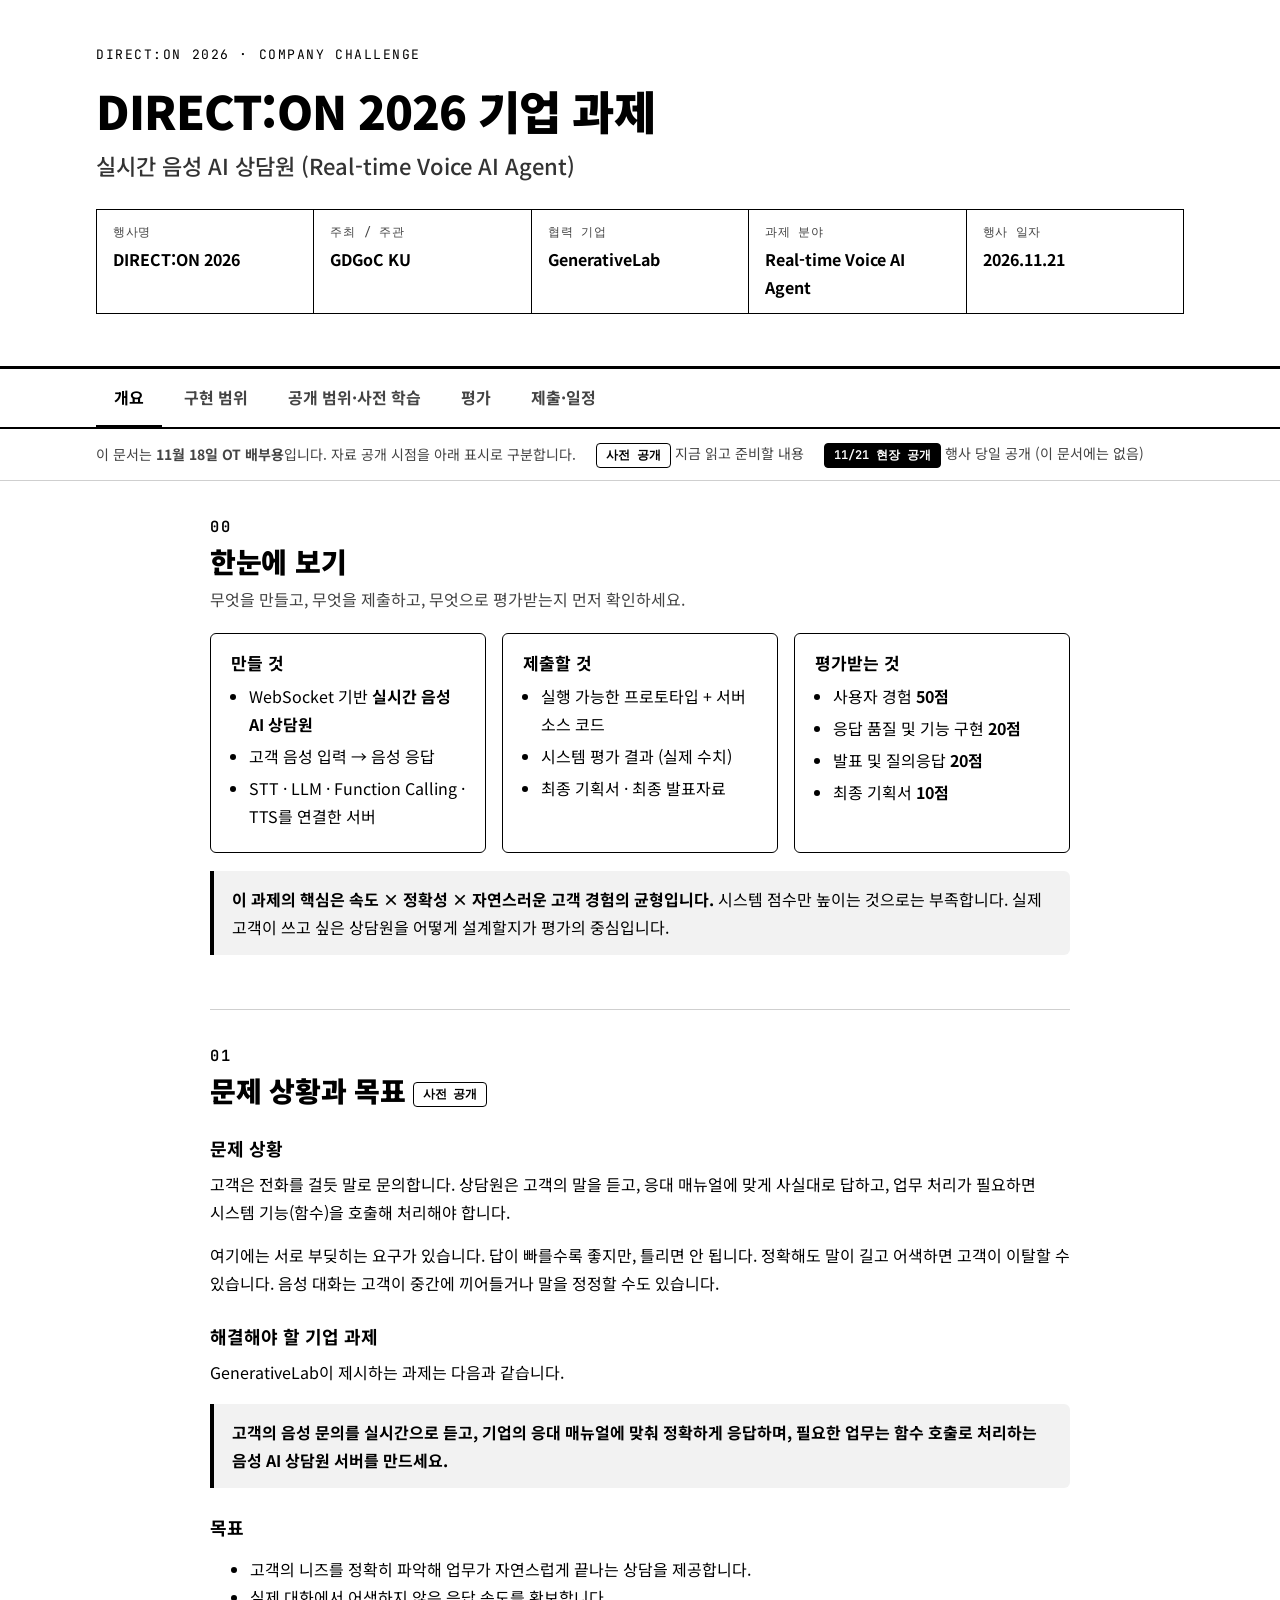
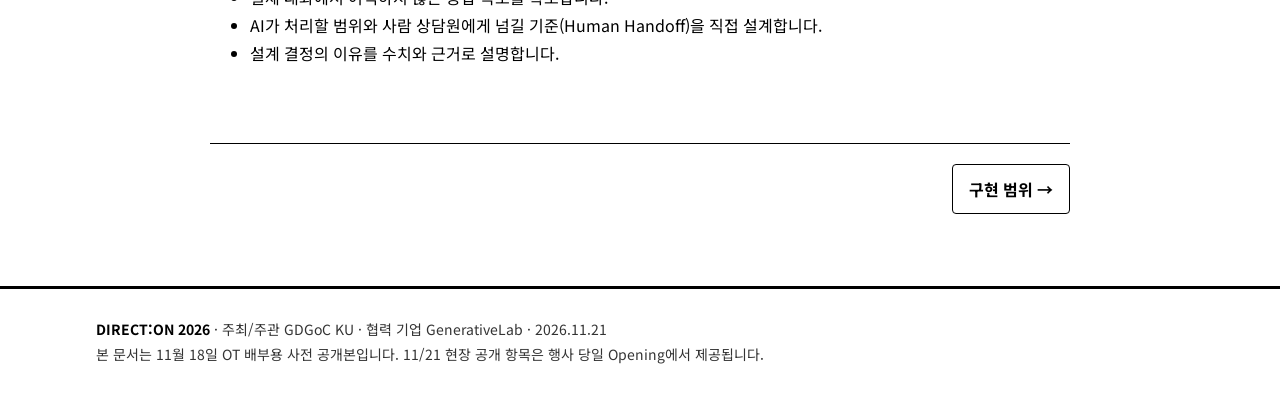
==== commit 108aa622: "페이지 분리 (5페이지)" ====
--- a/index.html
+++ b/index.html
@@ -7,126 +7,13 @@
 <link rel="preconnect" href="https://fonts.googleapis.com">
 <link rel="preconnect" href="https://fonts.gstatic.com" crossorigin>
 <link rel="stylesheet" href="https://fonts.googleapis.com/css2?family=Noto+Sans+KR:wght@400;500;700;900&family=JetBrains+Mono:wght@400;600&display=swap">
-<style>
-/* Layout: 공식 과제 명세서. 좌측 고정 목차 + 본문 단일 컬럼, 모바일에서는 목차가 상단 가로 스크롤 바로 전환 */
-:root{
-  --bg:#ffffff; --surface:#ffffff; --fg:#000000; --muted:#444444; --line:#cfcfcf;
-  --ink:#000000; --ink-fg:#ffffff; --accent:#000000; --accent-soft:#f2f2f2;
-  --pre:#000000; --pre-soft:#ffffff; --live:#ffffff; --live-soft:#000000;
-  --warn:#000000; --warn-soft:#f2f2f2;
-  --font:'Noto Sans KR',system-ui,-apple-system,'Segoe UI','Malgun Gothic',sans-serif;
-  --mono:'JetBrains Mono',ui-monospace,Consolas,monospace;
-  color-scheme:light;
-}
-
-*{box-sizing:border-box}
-html{scroll-behavior:smooth;scroll-padding-top:72px}
-body{background:var(--bg);color:var(--fg);font-family:var(--font);font-size:16px;line-height:1.75;word-break:keep-all;overflow-wrap:break-word;margin:0}
-h1,h2,h3{text-wrap:balance;line-height:1.3;margin:0}
-p{margin:0 0 .9em}
-a{color:var(--accent)}
-:focus-visible{outline:3px solid var(--accent);outline-offset:2px}
-.wrap{max-width:1120px;margin:0 auto;padding-left:max(16px,env(safe-area-inset-left,0px));padding-right:max(16px,env(safe-area-inset-right,0px))}
-
-/* header */
-.hero{background:#fff;color:#000;padding-block:44px 36px;border-bottom:3px solid #000}
-.eyebrow{font-family:var(--mono);font-size:13px;letter-spacing:.12em;text-transform:uppercase;color:#000;margin-bottom:14px}
-.hero h1{font-size:clamp(28px,5vw,46px);font-weight:900;letter-spacing:-.02em}
-.hero h1 small{display:block;font-size:clamp(16px,2.4vw,22px);font-weight:500;color:#333;margin-top:10px;letter-spacing:0}
-.facts{display:grid;grid-template-columns:repeat(auto-fit,minmax(200px,1fr));gap:1px;background:#000;border:1px solid #000;margin-top:30px}
-.facts div{background:#fff;padding:12px 16px;min-width:0}
-.facts dt{font-size:12px;color:#444;font-family:var(--mono);letter-spacing:.06em}
-.facts dd{margin:2px 0 0;font-weight:700}
-.status{background:var(--surface);border-bottom:1px solid var(--line)}
-.status .wrap{display:flex;flex-wrap:wrap;gap:10px 20px;align-items:center;padding-block:12px;font-size:14px;color:var(--muted)}
-
-/* tags */
-.tag{display:inline-block;font-family:var(--mono);font-size:12px;font-weight:600;padding:2px 9px;border-radius:4px;white-space:nowrap;vertical-align:middle;line-height:1.6}
-.tag.pre{background:#fff;color:#000;border:1px solid #000}
-.tag.live{background:#000;color:#fff;border:1px solid #000}
-
-/* layout */
-.page{display:grid;grid-template-columns:210px minmax(0,1fr);gap:48px;padding-block:36px 72px}
-.toc{position:sticky;top:20px;align-self:start;font-size:14px}
-.toc ol{list-style:none;margin:0;padding:0;border-left:2px solid #000}
-.toc a{display:block;padding:5px 0 5px 14px;color:var(--muted);text-decoration:none;margin-left:-2px;border-left:2px solid transparent}
-.toc a:hover{color:var(--fg);border-left-color:var(--accent)}
-main{min-width:0}
-section{padding-block:8px 36px}
-section+section{border-top:1px solid var(--line);padding-top:36px}
-h2{font-size:clamp(22px,3vw,28px);font-weight:900;letter-spacing:-.01em;margin-bottom:6px}
-h2 .no{font-family:var(--mono);font-size:.55em;color:var(--accent);display:block;letter-spacing:.1em;margin-bottom:6px;font-weight:600}
-h3{font-size:18px;font-weight:700;margin:28px 0 10px}
-.lead{color:var(--muted);margin-bottom:20px}
-
-/* blocks */
-.grid3{display:grid;grid-template-columns:repeat(auto-fit,minmax(240px,1fr));gap:16px;margin-block:18px}
-.card{background:var(--surface);border:1px solid #000;border-radius:6px;padding:18px 20px;min-width:0}
-.card h3{margin:0 0 8px;font-size:17px}
-.card ul{margin:0;padding-left:1.1em}
-.card li{margin-bottom:4px}
-.note{border-left:4px solid var(--accent);background:var(--accent-soft);padding:14px 18px;border-radius:0 6px 6px 0;margin-block:18px}
-.note.warn{border-left-color:var(--warn);background:var(--warn-soft)}
-.note p:last-child{margin-bottom:0}
-.tablebox{overflow-x:auto;margin-block:16px;border:1px solid var(--line);border-radius:6px;background:var(--surface)}
-table{border-collapse:collapse;width:100%;min-width:520px;font-size:15px}
-th,td{padding:11px 14px;text-align:left;vertical-align:top;border-bottom:1px solid var(--line)}
-th{background:var(--bg);font-size:13px;color:var(--muted);font-weight:700;white-space:nowrap}
-tr:last-child td{border-bottom:0}
-td.num,th.num{text-align:right;font-variant-numeric:tabular-nums;white-space:nowrap}
-tfoot td{font-weight:900;background:var(--bg)}
-.mono{font-family:var(--mono);font-size:.92em}
-.split{display:grid;grid-template-columns:repeat(auto-fit,minmax(300px,1fr));gap:16px;margin-block:18px}
-.split .card.pre{border-top:4px solid #000}
-.split .card.live{border-top:4px solid #000;background:#f7f7f7}
-.diagram{margin-block:18px;border:1px solid var(--line);border-radius:6px;background:var(--surface);overflow-x:auto;padding:12px}
-.diagram svg{display:block;min-width:780px;width:100%;height:auto}
-.diagram text{font-family:var(--font);fill:var(--fg)}
-.eq{display:flex;flex-wrap:wrap;gap:8px 12px;align-items:center;font-weight:700;font-size:19px;margin-block:14px}
-.eq span.op{color:var(--muted);font-weight:400}
-.eq span.pill{background:var(--ink);color:var(--ink-fg);padding:4px 14px;border-radius:999px;font-size:16px}
-.vs{display:grid;grid-template-columns:repeat(auto-fit,minmax(280px,1fr));gap:16px;margin-block:18px}
-.vs .card h3 span{display:block;font-family:var(--mono);font-size:12px;color:var(--accent);letter-spacing:.08em;margin-bottom:4px}
-.bar{display:flex;height:34px;border-radius:4px;overflow:hidden;margin-block:14px 4px;font-size:13px;font-weight:700;color:#fff}
-.bar div{display:flex;align-items:center;justify-content:center;min-width:0;white-space:nowrap}
-.bar .b1{background:#000}.bar .b2{background:#333}.bar .b3{background:#555}.bar .b4{background:#6b6b6b}
-.checklist{list-style:none;padding:0;margin:0}
-.checklist li{padding:10px 0 10px 30px;border-bottom:1px solid var(--line);position:relative}
-.checklist li:last-child{border-bottom:0}
-.checklist li::before{content:"";position:absolute;left:4px;top:17px;width:12px;height:12px;border:2px solid var(--accent);border-radius:3px}
-.timeline{list-style:none;margin:16px 0;padding:0;border:1px solid var(--line);border-radius:6px;background:var(--surface)}
-.timeline li{display:grid;grid-template-columns:130px minmax(0,1fr);gap:16px;padding:14px 18px;border-bottom:1px solid var(--line)}
-.timeline li:last-child{border-bottom:0}
-.timeline .t{font-family:var(--mono);font-weight:600;font-size:14px;padding-top:2px}
-.timeline b{display:block}
-.timeline span{color:var(--muted);font-size:14px}
-.timeline li.key{background:#f2f2f2}
-.timeline li.rest .t,.timeline li.rest b{color:var(--muted);font-weight:500}
-footer{background:#fff;color:#333;padding-block:28px;font-size:14px;border-top:3px solid #000}
-footer b{color:#000}
-
-@media (max-width:860px){
-  .page{grid-template-columns:minmax(0,1fr);gap:0;padding-top:0}
-  .toc{position:sticky;top:env(safe-area-inset-top,0px);z-index:5;background:var(--bg);margin-inline:calc(-1 * max(16px,env(safe-area-inset-left,0px)));padding:8px max(16px,env(safe-area-inset-left,0px));border-bottom:1px solid var(--line);overflow-x:auto}
-  .toc ol{display:flex;border-left:0;gap:4px;width:max-content}
-  .toc a{border-left:0;margin:0;padding:6px 12px;white-space:nowrap;border-radius:999px;background:var(--surface);border:1px solid var(--line)}
-  main{padding-top:20px}
-  .timeline li{grid-template-columns:1fr;gap:2px}
-}
-@media (max-width:520px){
-  .facts{grid-template-columns:1fr 1fr}.facts div:last-child{grid-column:1/-1}
-  .bar{font-size:11px}.bar div{padding:0;overflow:hidden}
-}
-@media (max-width:860px){html{scroll-padding-top:84px}.toc{scrollbar-width:none}.toc::-webkit-scrollbar{display:none}}
-@media (prefers-reduced-motion:reduce){html{scroll-behavior:auto}}
-</style>
+<link rel="stylesheet" href="style.css">
 </head>
 <body>
-
 <header class="hero">
   <div class="wrap">
     <div class="eyebrow">DIRECT:ON 2026 · Company Challenge</div>
-    <h1>DIRECT:ON 2026 기업 과제<small>실시간 음성 AI 상담원 (Real&#8209;time Voice AI Agent)</small></h1>
+    <h1><a href="index.html">DIRECT:ON 2026 기업 과제</a><small>실시간 음성 AI 상담원 (Real&#8209;time Voice AI Agent)</small></h1>
     <dl class="facts">
       <div><dt>행사명</dt><dd>DIRECT:ON 2026</dd></div>
       <div><dt>주최 / 주관</dt><dd>GDGoC KU</dd></div>
@@ -136,7 +23,7 @@
     </dl>
   </div>
 </header>
-
+<nav class="tabs" aria-label="문서 페이지"><div class="tabs-in"><a href="index.html" aria-current="page">개요</a><a href="scope.html">구현 범위</a><a href="open.html">공개 범위·사전 학습</a><a href="eval.html">평가</a><a href="submit.html">제출·일정</a></div></nav>
 <div class="status">
   <div class="wrap">
     <span>이 문서는 <b>11월 18일 OT 배부용</b>입니다. 자료 공개 시점을 아래 표시로 구분합니다.</span>
@@ -144,25 +31,8 @@
     <span><span class="tag live">11/21 현장 공개</span> 행사 당일 공개 (이 문서에는 없음)</span>
   </div>
 </div>
-
-<div class="wrap page">
-  <nav class="toc" aria-label="목차">
-    <ol>
-      <li><a href="#overview">한눈에 보기</a></li>
-      <li><a href="#problem">문제 상황과 목표</a></li>
-      <li><a href="#scope">구현 범위</a></li>
-      <li><a href="#rules">준수사항</a></li>
-      <li><a href="#disclosure">공개 범위</a></li>
-      <li><a href="#evaluation">평가 체계</a></li>
-      <li><a href="#ux">사용자 경험 평가</a></li>
-      <li><a href="#submit">최종 제출물</a></li>
-      <li><a href="#prep">사전 학습 가이드</a></li>
-      <li><a href="#schedule">행사 진행 및 제출 일정</a></li>
-    </ol>
-  </nav>
-
-  <main>
-    <section id="overview">
+<div class="wrap page"><main>
+<section id="overview">
       <h2><span class="no">00</span>한눈에 보기</h2>
       <p class="lead">무엇을 만들고, 무엇을 제출하고, 무엇으로 평가받는지 먼저 확인하세요.</p>
       <div class="grid3">
@@ -196,8 +66,7 @@
         <p><b>이 과제의 핵심은 속도 × 정확성 × 자연스러운 고객 경험의 균형입니다.</b> 시스템 점수만 높이는 것으로는 부족합니다. 실제 고객이 쓰고 싶은 상담원을 어떻게 설계할지가 평가의 중심입니다.</p>
       </div>
     </section>
-
-    <section id="problem">
+<section id="problem">
       <h2><span class="no">01</span>문제 상황과 목표 <span class="tag pre">사전 공개</span></h2>
       <h3>문제 상황</h3>
       <p>고객은 전화를 걸듯 말로 문의합니다. 상담원은 고객의 말을 듣고, 응대 매뉴얼에 맞게 사실대로 답하고, 업무 처리가 필요하면 시스템 기능(함수)을 호출해 처리해야 합니다.</p>
@@ -215,270 +84,8 @@
         <li>설계 결정의 이유를 수치와 근거로 설명합니다.</li>
       </ul>
     </section>
-
-    <section id="scope">
-      <h2><span class="no">02</span>구현 범위 <span class="tag pre">사전 공개</span></h2>
-      <p class="lead">참가자는 아래 파이프라인 전체를 서버로 구현합니다.</p>
-      <div class="diagram" role="img" aria-label="고객 음성이 WebSocket으로 서버에 들어와 STT, LLM, TTS를 거쳐 음성 응답으로 돌아가고, LLM은 Function Calling으로 모의 함수 서버를 호출하는 구조도">
-        <svg viewBox="0 0 860 250" xmlns="http://www.w3.org/2000/svg">
-          <defs><marker id="ar" viewBox="0 0 10 10" refX="9" refY="5" markerWidth="7" markerHeight="7" orient="auto"><path d="M0 0L10 5L0 10z" fill="var(--muted)"/></marker></defs>
-          <rect x="10" y="80" width="110" height="60" rx="6" fill="var(--surface)" stroke="var(--line)" stroke-width="2"/>
-          <text x="65" y="108" text-anchor="middle" font-size="15" font-weight="700">고객 음성</text>
-          <text x="65" y="127" text-anchor="middle" font-size="12" fill="var(--muted)" style="fill:var(--muted)">입력</text>
-          <rect x="150" y="30" width="700" height="200" rx="10" fill="none" stroke="var(--accent)" stroke-width="2" stroke-dasharray="6 5"/>
-          <text x="166" y="54" font-size="13" font-weight="700" style="fill:var(--accent)">참가자가 구현하는 서버 (WebSocket)</text>
-          <rect x="175" y="95" width="100" height="56" rx="6" fill="var(--accent-soft)" stroke="var(--accent)" stroke-width="2"/>
-          <text x="225" y="129" text-anchor="middle" font-size="16" font-weight="700">STT</text>
-          <rect x="335" y="95" width="130" height="56" rx="6" fill="var(--accent-soft)" stroke="var(--accent)" stroke-width="2"/>
-          <text x="400" y="129" text-anchor="middle" font-size="16" font-weight="700">LLM</text>
-          <rect x="525" y="95" width="100" height="56" rx="6" fill="var(--accent-soft)" stroke="var(--accent)" stroke-width="2"/>
-          <text x="575" y="129" text-anchor="middle" font-size="16" font-weight="700">TTS</text>
-          <rect x="325" y="172" width="150" height="46" rx="6" fill="#f2f2f2" stroke="#000" stroke-width="2"/>
-          <text x="400" y="200" text-anchor="middle" font-size="14" font-weight="700" style="fill:#000">모의 함수 서버 (제공)</text>
-          <rect x="730" y="80" width="110" height="60" rx="6" fill="var(--surface)" stroke="var(--line)" stroke-width="2"/>
-          <text x="785" y="108" text-anchor="middle" font-size="15" font-weight="700">음성 응답</text>
-          <text x="785" y="127" text-anchor="middle" font-size="12" style="fill:var(--muted)">출력</text>
-          <g stroke="var(--muted)" stroke-width="2" fill="none" marker-end="url(#ar)">
-            <path d="M120 110H172"/><path d="M275 123H332"/><path d="M465 123H522"/><path d="M625 123H727"/>
-            <path d="M385 151V169"/><path d="M415 172V154"/>
-          </g>
-          <text x="448" y="168" font-size="13" style="fill:var(--muted)">Function Calling</text>
-        </svg>
-      </div>
-      <div class="tablebox">
-        <table>
-          <thead><tr><th>구성 요소</th><th>참가자가 구현할 일</th></tr></thead>
-          <tbody>
-            <tr><td><b>WebSocket</b></td><td>음성 입력을 받아 음성 응답을 돌려주는 실시간 서버. 입력 → 응답이 끊김 없이 이어져야 합니다.</td></tr>
-            <tr><td><b>STT</b></td><td>고객 음성을 텍스트로 변환합니다.</td></tr>
-            <tr><td><b>LLM</b></td><td>응대 매뉴얼에 맞춰 대화를 이해하고 응답을 만듭니다.</td></tr>
-            <tr><td><b>Function Calling</b></td><td>업무 처리가 필요할 때 제공되는 모의 함수 서버의 함수를 호출하고, 그 결과를 응답에 반영합니다.</td></tr>
-            <tr><td><b>TTS</b></td><td>응답 텍스트를 음성으로 변환해 고객에게 돌려줍니다.</td></tr>
-            <tr><td><b>설계 판단</b></td><td>AI 처리 범위, Human Handoff 기준, 속도와 품질의 trade-off를 팀이 정하고 근거를 남깁니다.</td></tr>
-          </tbody>
-        </table>
-      </div>
-      <div class="note">
-        <p>모의 함수 서버, 측정기·채점기, 예시 서버, 평가용 데이터 및 세부 실행 파일은 <b><span class="tag live">11/21 현장 공개</span></b>입니다. 사전 단계에서는 위 구조를 이해하고 각 부품을 다뤄 보는 데 집중하세요.</p>
-      </div>
-    </section>
-
-    <section id="rules">
-      <h2><span class="no">03</span>준수사항 <span class="tag pre">사전 공개</span></h2>
-      <ul class="checklist">
-        <li><b>제공 자료의 안내를 따릅니다.</b> 모의 함수 서버, 측정기·채점기, 예시 서버의 사용 방법은 11/21 현장에서 안내합니다.</li>
-        <li><b>시스템 평가는 제공 도구의 수치로 제출합니다.</b> 시스템 평가 결과는 GenerativeLab이 제공하는 측정기·채점기로 얻은 수치를 제출합니다.</li>
-        <li><b>시스템 점수만을 위한 설계를 지양합니다.</b> 예를 들어 모든 응답을 &ldquo;잠시만 기다려주세요&rdquo; 같은 동일한 채움말로 시작해 속도 점수만 높이는 방식은 실제 고객 경험 측면에서 좋은 설계로 보지 않을 수 있습니다.</li>
-        <li><b>Human Handoff 기준을 직접 정의합니다.</b> AI가 처리하지 않을 문의와 사람 상담원에게 연결하는 조건을 기획서와 발표에서 설명할 수 있어야 합니다.</li>
-        <li><b>직접 만든 시스템을 설명할 수 있어야 합니다.</b> 모델·기술 선택 이유와 개발 중 겪은 문제를 질의응답에서 기술적 근거로 답할 수 있어야 합니다.</li>
-        <li><b>정해진 시간 안에 제출합니다.</b> 최종 기획서는 16:00–18:30 Build &amp; Finalize 구간에 제출하며, 발표는 팀당 7분 + 질의응답 3분입니다.</li>
-      </ul>
-    </section>
-
-    <section id="disclosure">
-      <h2><span class="no">04</span>공개 범위: 사전 공개 vs 현장 공개</h2>
-      <p class="lead">모든 자료를 사전에 공개하지 않습니다. 아래 왼쪽 카드의 내용만으로도 사전 학습을 충분히 준비할 수 있습니다.</p>
-      <div class="split">
-        <div class="card pre">
-          <h3><span class="tag pre">사전 공개</span> 11/18 OT</h3>
-          <ul>
-            <li>문제 배경</li>
-            <li>해결해야 할 기업 과제</li>
-            <li>최종적으로 만들어야 하는 시스템</li>
-            <li>핵심 기술 요구사항</li>
-            <li>평가의 큰 방향</li>
-            <li>준비해야 할 개발 환경 및 사전 학습 방향</li>
-          </ul>
-        </div>
-        <div class="card live">
-          <h3><span class="tag live">11/21 현장 공개</span> Opening</h3>
-          <ul>
-            <li>응대 매뉴얼</li>
-            <li>브랜드 정보</li>
-            <li>연습 문항</li>
-            <li>손님 음성 데이터</li>
-            <li>모의 함수 서버</li>
-            <li>측정기·채점기</li>
-            <li>예시 서버</li>
-            <li>평가용 데이터 및 세부 실행 파일</li>
-          </ul>
-        </div>
-      </div>
-      <p>11/18~20에는 <b>STT, TTS, LLM, Function Calling, WebSocket, 실시간 음성 처리 구조</b>를 사전 학습하세요. 구체적인 내용은 <a href="#prep">사전 학습 가이드</a>에 있습니다.</p>
-    </section>
-
-    <section id="evaluation">
-      <h2><span class="no">05</span>평가 체계 <span class="tag pre">사전 공개</span></h2>
-      <p class="lead">DIRECT:ON 최종 시상은 아래 100점 체계로 결정됩니다.</p>
-      <div class="tablebox">
-        <table>
-          <thead><tr><th>평가 항목</th><th class="num">배점</th></tr></thead>
-          <tbody>
-            <tr><td>사용자 경험</td><td class="num">50점</td></tr>
-            <tr><td>응답 품질 및 기능 구현</td><td class="num">20점</td></tr>
-            <tr><td>발표 및 질의응답</td><td class="num">20점</td></tr>
-            <tr><td>최종 기획서</td><td class="num">10점</td></tr>
-          </tbody>
-          <tfoot><tr><td>합계</td><td class="num">100점</td></tr></tfoot>
-        </table>
-      </div>
-      <div class="bar" aria-hidden="true">
-        <div class="b1" style="flex:50">사용자 경험 50</div>
-        <div class="b2" style="flex:20">품질·기능 20</div>
-        <div class="b3" style="flex:20">발표·QA 20</div>
-        <div class="b4" style="flex:10">기획서 10</div>
-      </div>
-
-      <h3>① 사용자 경험 — 50점</h3>
-      <p>실제 고객이 AI 상담원을 사용한다고 가정했을 때의 경험을 심사위원이 정성적으로 평가합니다. 단순히 빠른 응답보다 <b>실제 고객이 사용했을 때 좋은 상담 경험을 제공하는지</b>가 중요합니다. 자세한 기준은 <a href="#ux">사용자 경험 평가</a>를 확인하세요.</p>
-
-      <h3>② 응답 품질 및 기능 구현 — 20점</h3>
-      <p>GenerativeLab의 측정기·채점기로 얻은 <b>시스템 정량 평가 결과</b>를 반영합니다. 시스템 내부 점수는 아래 비율로 계산되며, 이 방식은 그대로 유지됩니다.</p>
-      <div class="eq" aria-label="시스템 점수 산식">
-        <span class="pill">응대 50%</span><span class="op">+</span><span class="pill">함수 20%</span><span class="op">+</span><span class="pill">속도 30%</span>
-      </div>
-      <div class="tablebox">
-        <table>
-          <thead><tr><th>시스템 점수</th><th>비중</th><th>의미</th></tr></thead>
-          <tbody>
-            <tr><td>응대 점수</td><td class="num">50%</td><td>응대 매뉴얼을 정확히 따랐는가, 사실관계가 맞는가</td></tr>
-            <tr><td>함수 점수</td><td class="num">20%</td><td>필요한 함수를 올바르게 호출하고 결과를 반영했는가</td></tr>
-            <tr><td>속도 점수</td><td class="num">30%</td><td>응답이 얼마나 빠른가</td></tr>
-          </tbody>
-        </table>
-      </div>
-      <p>이 시스템 점수 자체가 DIRECT:ON 최종 100점이 되는 것은 아닙니다. 위 결과를 DIRECT:ON 최종 점수의 <b>20점 영역에 환산해 반영</b>합니다.</p>
-
-      <h3>③ 발표 및 질의응답 — 20점</h3>
-      <ul>
-        <li>시스템 구조를 왜 이렇게 설계했는가</li>
-        <li>어떤 모델과 기술을 선택했고 그 이유는 무엇인가</li>
-        <li>어디까지 AI가 처리하도록 했는가</li>
-        <li>어떤 경우 사람 상담원에게 연결하도록 설계했는가</li>
-        <li>속도와 응대 품질 사이의 trade-off를 어떻게 판단했는가</li>
-        <li>실제 개발 과정에서 어떤 문제가 있었고 어떻게 개선했는가</li>
-        <li>심사위원 질문에 기술적 판단 근거를 설명할 수 있는가</li>
-      </ul>
-
-      <h3>④ 최종 기획서 — 10점</h3>
-      <p>문제 정의, 핵심 사용자, 주요 기능, 사용자 흐름, 기술 스택, 시스템 아키텍처, 데이터 흐름, AI 처리 범위, Human Handoff 기준, 주요 기술적 의사결정, 중간 피드백 반영 내용, 한계 및 향후 개선 방향을 평가합니다.</p>
-
-      <h3>System Evaluation과 User Experience Evaluation은 다릅니다</h3>
-      <div class="vs">
-        <div class="card">
-          <h3><span>SYSTEM EVALUATION · 20점에 반영</span>기술적으로 정확하게 작동하는가</h3>
-          <p>측정기·채점기가 응대, 함수, 속도를 정량적으로 채점합니다. 매뉴얼을 정확히 따랐는지, 사실관계가 맞는지를 봅니다.</p>
-        </div>
-        <div class="card">
-          <h3><span>USER EXPERIENCE EVALUATION · 50점</span>실제 고객이 쓰기에 좋은 상담인가</h3>
-          <p>실제 고객이 사용한다고 가정했을 때의 상담 경험을 심사위원이 정성적으로 평가합니다. 정량 점수가 같아도 고객 경험은 다를 수 있습니다.</p>
-        </div>
-      </div>
-    </section>
-
-    <section id="ux">
-      <h2><span class="no">06</span>사용자 경험 평가 기준 <span class="tag pre">사전 공개</span></h2>
-      <p class="lead">심사위원은 다음 요소를 중심으로 봅니다.</p>
-      <ul class="checklist">
-        <li>불필요한 말을 반복하지 않는가</li>
-        <li>고객의 니즈를 정확하게 파악하는가</li>
-        <li>응답 속도가 실제 대화에서 자연스러운가</li>
-        <li>고객이 말하는 중간에 개입하거나 추가 질문을 했을 때 대응할 수 있는가</li>
-        <li>응답이 간결하고 명료한가</li>
-        <li>고객이 원하는 업무가 자연스럽게 완료되는가</li>
-      </ul>
-      <h3>감점으로 이어질 수 있는 사례</h3>
-      <div class="tablebox">
-        <table>
-          <thead><tr><th>사례</th><th>왜 문제인가</th></tr></thead>
-          <tbody>
-            <tr><td>필요 이상으로 긴 답변</td><td>음성 대화에서는 고객이 긴 답변을 끝까지 듣기 어렵습니다.</td></tr>
-            <tr><td>모든 답변에 동일한 채움말 반복</td><td>시스템 점수만 높이는 설계로, 고객은 같은 말을 계속 듣습니다.</td></tr>
-            <tr><td>이미 전달된 정보를 다시 묻는 경우</td><td>대화 맥락을 기억하지 못하는 상담원으로 느껴집니다.</td></tr>
-            <tr><td>고객의 핵심 니즈를 놓치는 경우</td><td>정확한 답이어도 고객이 원한 답이 아니면 업무가 끝나지 않습니다.</td></tr>
-            <tr><td>고객의 중간 개입을 무시하는 경우</td><td>실제 대화에서는 고객이 말을 끊고 정정하거나 질문을 덧붙입니다.</td></tr>
-            <tr><td>지나치게 빠르지만 부자연스러운 응답</td><td>고객이 말을 마치기 전에 답하거나, 사람 같지 않은 리듬이 됩니다.</td></tr>
-            <tr><td>정확하지만 응답 시간이 지나치게 긴 경우</td><td>침묵이 길어지면 고객이 통화가 끊겼다고 오해할 수 있습니다.</td></tr>
-          </tbody>
-        </table>
-      </div>
-      <div class="note">
-        <p><b>속도 × 정확성 × 자연스러운 고객 경험.</b> 셋 중 하나만 극대화하면 나머지가 무너질 수 있습니다. 어디에서 균형을 잡을지가 팀의 설계 역량이며, 발표에서 그 근거를 설명하게 됩니다.</p>
-      </div>
-    </section>
-
-    <section id="submit">
-      <h2><span class="no">07</span>최종 제출물 <span class="tag pre">사전 공개</span></h2>
-      <p class="lead">제출물은 다섯 가지입니다.</p>
-      <div class="tablebox">
-        <table>
-          <thead><tr><th>#</th><th>제출물</th><th>포함 내용</th></tr></thead>
-          <tbody>
-            <tr><td class="mono">1</td><td><b>실행 가능한 AI 상담원 프로토타입</b></td><td>WebSocket 기반, 실시간 음성 입력 → 음성 응답</td></tr>
-            <tr><td class="mono">2</td><td><b>서버 소스 코드</b></td><td>실행에 필요한 패키지 목록, 실행(시작) 명령, 필요한 환경 변수 안내, 결과 폴더를 압축한 파일</td></tr>
-            <tr><td class="mono">3</td><td><b>시스템 평가 결과</b></td><td>응대 점수, 함수 점수, 속도 점수, 총점, 가능하면 p50 / p90 응답 시간 등 주요 수치</td></tr>
-            <tr><td class="mono">4</td><td><b>최종 기획서</b></td><td>문제 정의, 핵심 사용자, 주요 기능, 사용자 흐름, 기술 스택, 시스템 아키텍처, 데이터 흐름, AI 처리 범위, Human Handoff 기준, 주요 기술적 의사결정, 중간 피드백 반영 내용, 한계 및 향후 개선 방향</td></tr>
-            <tr><td class="mono">5</td><td><b>최종 발표자료</b></td><td>Problem &amp; Goal · System Architecture · AI Scope &amp; Human Handoff · Speed vs. Quality · Demo · Evaluation Result · Failure / Improvement</td></tr>
-          </tbody>
-        </table>
-      </div>
-      <div class="note">
-        <p><b>GenerativeLab이 가장 확인하고 싶은 것은 두 가지입니다.</b></p>
-        <p>① 평가 지표에 해당하는 <b>실제 수치</b><br>② 시스템 구조를 그렇게 설계한 <b>방식과 이유</b></p>
-        <p>수치는 시스템 평가 결과(3)에, 이유는 기획서(4)와 발표(5)에 분명히 드러나야 합니다.</p>
-      </div>
-    </section>
-
-    <section id="prep">
-      <h2><span class="no">08</span>사전 학습 가이드 <span class="tag pre">사전 공개</span></h2>
-      <p class="lead">11/18~20 동안 아래 주제를 다뤄 보세요. 사용할 모델과 기술은 팀이 선택하고 그 이유를 발표에서 설명하게 됩니다. 사용 가능한 범위는 OT에서 안내를 확인하세요.</p>
-      <div class="tablebox">
-        <table>
-          <thead><tr><th>주제</th><th>준비하면 좋은 것</th></tr></thead>
-          <tbody>
-            <tr><td><b>WebSocket</b></td><td>양방향 연결, 오디오 데이터를 조각(chunk)으로 주고받는 방식, 연결 유지와 종료 처리</td></tr>
-            <tr><td><b>STT</b></td><td>스트리밍 인식과 일괄 인식의 차이, 인식 지연이 전체 응답 속도에 미치는 영향</td></tr>
-            <tr><td><b>LLM</b></td><td>시스템 프롬프트로 매뉴얼을 따르게 하는 방법, 짧은 답변 유도, 대화 맥락 유지, 첫 토큰까지의 시간</td></tr>
-            <tr><td><b>Function Calling</b></td><td>함수 정의 방식, 인자 추출, 호출 결과를 응답에 반영하는 흐름, 호출 실패 처리</td></tr>
-            <tr><td><b>TTS</b></td><td>문장 단위 스트리밍 합성, 합성 지연, 음성의 자연스러움</td></tr>
-            <tr><td><b>실시간 음성 처리 구조</b></td><td>단계를 순차로 둘지 겹쳐서 처리할지, 고객 발화 끝 감지, 고객이 끼어들 때의 처리, 지연 시간 측정(p50 / p90)</td></tr>
-          </tbody>
-        </table>
-      </div>
-      <h3>개발 환경</h3>
-      <ul>
-        <li>서버를 로컬에서 실행하고 WebSocket으로 연결해 볼 수 있는 개발 환경을 준비하세요.</li>
-        <li>사용 가능한 모델·API 범위와 키 제공 여부는 OT에서 확인하세요.</li>
-      </ul>
-      <h3>팀으로 생각해 볼 질문</h3>
-      <ul>
-        <li>AI가 끝까지 처리할 문의와 사람에게 넘길 문의를 어떻게 나눌 것인가?</li>
-        <li>답변을 빨리 시작하는 것과 정확하게 말하는 것 중 무엇을 먼저 할 것인가?</li>
-        <li>고객이 말하는 도중에 끼어들면 어떻게 반응할 것인가?</li>
-      </ul>
-    </section>
-
-    <section id="schedule">
-      <h2><span class="no">09</span>행사 진행 및 제출 일정</h2>
-      <p class="lead">2026.11.21 · 현장 상황에 따라 10분 안팎으로 일정이 조정될 수 있습니다.</p>
-      <ol class="timeline">
-        <li><span class="t">08:30–09:00</span><div><b>참가자 등록 및 현장 준비</b></div></li>
-        <li class="key"><span class="t">09:00–09:30</span><div><b>Opening</b><span>GenerativeLab 소개 및 세부 자료·데이터 공개 <span class="tag live">11/21 현장 공개</span></span></div></li>
-        <li><span class="t">09:30–12:00</span><div><b>Define &amp; Design</b><span>문제 정의, 브레인스토밍, 서비스 구조 설계</span></div></li>
-        <li class="rest"><span class="t">12:00–12:30</span><div><b>점심</b></div></li>
-        <li><span class="t">12:30–15:00</span><div><b>Research &amp; Develop</b><span>추가 자료조사, 기획 보완, 구현 및 중간 피드백 준비</span></div></li>
-        <li class="key"><span class="t">15:00–16:00</span><div><b>Mid Review</b><span>GenerativeLab 및 외부 개발 전문가 피드백</span></div></li>
-        <li><span class="t">16:00–18:30</span><div><b>Build &amp; Finalize</b><span>피드백 반영, 프로토타입 완성, 최종 기획서 제출</span></div></li>
-        <li class="rest"><span class="t">18:30–19:00</span><div><b>저녁</b></div></li>
-        <li class="key"><span class="t">19:00–21:00</span><div><b>Final Pitch</b><span>팀별 발표 7분 + 질의응답 3분</span></div></li>
-        <li><span class="t">21:00–22:00</span><div><b>Judging &amp; Awards</b><span>최종 심사, 시상 및 강평</span></div></li>
-      </ol>
-      <h3>심사 구성</h3>
-      <p>GenerativeLab(협력 기업)과 외부 개발 전문가 심사위원이 중간 피드백과 최종 심사에 참여합니다. 외부 개발 전문가 심사위원이 참여합니다.</p>
-    </section>
-  </main>
-</div>
-
+<div class="pager"><span></span><a href="scope.html" class="next">구현 범위 →</a></div>
+</main></div>
 <footer>
   <div class="wrap">
     <b>DIRECT:ON 2026</b> · 주최/주관 GDGoC KU · 협력 기업 GenerativeLab · 2026.11.21<br>
--- a/style.css
+++ b/style.css
@@ -0,0 +1,128 @@
+/* Layout: 공식 과제 명세서. 좌측 고정 목차 + 본문 단일 컬럼, 모바일에서는 목차가 상단 가로 스크롤 바로 전환 */
+:root{
+  --bg:#ffffff; --surface:#ffffff; --fg:#000000; --muted:#444444; --line:#cfcfcf;
+  --ink:#000000; --ink-fg:#ffffff; --accent:#000000; --accent-soft:#f2f2f2;
+  --pre:#000000; --pre-soft:#ffffff; --live:#ffffff; --live-soft:#000000;
+  --warn:#000000; --warn-soft:#f2f2f2;
+  --font:'Noto Sans KR',system-ui,-apple-system,'Segoe UI','Malgun Gothic',sans-serif;
+  --mono:'JetBrains Mono',ui-monospace,Consolas,monospace;
+  color-scheme:light;
+}
+
+*{box-sizing:border-box}
+html{scroll-behavior:smooth;scroll-padding-top:72px}
+body{background:var(--bg);color:var(--fg);font-family:var(--font);font-size:16px;line-height:1.75;word-break:keep-all;overflow-wrap:break-word;margin:0}
+h1,h2,h3{text-wrap:balance;line-height:1.3;margin:0}
+p{margin:0 0 .9em}
+a{color:var(--accent)}
+:focus-visible{outline:3px solid var(--accent);outline-offset:2px}
+.wrap{max-width:1120px;margin:0 auto;padding-left:max(16px,env(safe-area-inset-left,0px));padding-right:max(16px,env(safe-area-inset-right,0px))}
+
+/* header */
+.hero{background:#fff;color:#000;padding-block:44px 36px;border-bottom:3px solid #000}
+.eyebrow{font-family:var(--mono);font-size:13px;letter-spacing:.12em;text-transform:uppercase;color:#000;margin-bottom:14px}
+.hero h1{font-size:clamp(28px,5vw,46px);font-weight:900;letter-spacing:-.02em}
+.hero h1 small{display:block;font-size:clamp(16px,2.4vw,22px);font-weight:500;color:#333;margin-top:10px;letter-spacing:0}
+.facts{display:grid;grid-template-columns:repeat(auto-fit,minmax(200px,1fr));gap:1px;background:#000;border:1px solid #000;margin-top:30px}
+.facts div{background:#fff;padding:12px 16px;min-width:0}
+.facts dt{font-size:12px;color:#444;font-family:var(--mono);letter-spacing:.06em}
+.facts dd{margin:2px 0 0;font-weight:700}
+.status{background:var(--surface);border-bottom:1px solid var(--line)}
+.status .wrap{display:flex;flex-wrap:wrap;gap:10px 20px;align-items:center;padding-block:12px;font-size:14px;color:var(--muted)}
+
+/* tags */
+.tag{display:inline-block;font-family:var(--mono);font-size:12px;font-weight:600;padding:2px 9px;border-radius:4px;white-space:nowrap;vertical-align:middle;line-height:1.6}
+.tag.pre{background:#fff;color:#000;border:1px solid #000}
+.tag.live{background:#000;color:#fff;border:1px solid #000}
+
+/* layout */
+.page{display:grid;grid-template-columns:210px minmax(0,1fr);gap:48px;padding-block:36px 72px}
+.toc{position:sticky;top:20px;align-self:start;font-size:14px}
+.toc ol{list-style:none;margin:0;padding:0;border-left:2px solid #000}
+.toc a{display:block;padding:5px 0 5px 14px;color:var(--muted);text-decoration:none;margin-left:-2px;border-left:2px solid transparent}
+.toc a:hover{color:var(--fg);border-left-color:var(--accent)}
+main{min-width:0}
+section{padding-block:8px 36px}
+section+section{border-top:1px solid var(--line);padding-top:36px}
+h2{font-size:clamp(22px,3vw,28px);font-weight:900;letter-spacing:-.01em;margin-bottom:6px}
+h2 .no{font-family:var(--mono);font-size:.55em;color:var(--accent);display:block;letter-spacing:.1em;margin-bottom:6px;font-weight:600}
+h3{font-size:18px;font-weight:700;margin:28px 0 10px}
+.lead{color:var(--muted);margin-bottom:20px}
+
+/* blocks */
+.grid3{display:grid;grid-template-columns:repeat(auto-fit,minmax(240px,1fr));gap:16px;margin-block:18px}
+.card{background:var(--surface);border:1px solid #000;border-radius:6px;padding:18px 20px;min-width:0}
+.card h3{margin:0 0 8px;font-size:17px}
+.card ul{margin:0;padding-left:1.1em}
+.card li{margin-bottom:4px}
+.note{border-left:4px solid var(--accent);background:var(--accent-soft);padding:14px 18px;border-radius:0 6px 6px 0;margin-block:18px}
+.note.warn{border-left-color:var(--warn);background:var(--warn-soft)}
+.note p:last-child{margin-bottom:0}
+.tablebox{overflow-x:auto;margin-block:16px;border:1px solid var(--line);border-radius:6px;background:var(--surface)}
+table{border-collapse:collapse;width:100%;min-width:520px;font-size:15px}
+th,td{padding:11px 14px;text-align:left;vertical-align:top;border-bottom:1px solid var(--line)}
+th{background:var(--bg);font-size:13px;color:var(--muted);font-weight:700;white-space:nowrap}
+tr:last-child td{border-bottom:0}
+td.num,th.num{text-align:right;font-variant-numeric:tabular-nums;white-space:nowrap}
+tfoot td{font-weight:900;background:var(--bg)}
+.mono{font-family:var(--mono);font-size:.92em}
+.split{display:grid;grid-template-columns:repeat(auto-fit,minmax(300px,1fr));gap:16px;margin-block:18px}
+.split .card.pre{border-top:4px solid #000}
+.split .card.live{border-top:4px solid #000;background:#f7f7f7}
+.diagram{margin-block:18px;border:1px solid var(--line);border-radius:6px;background:var(--surface);overflow-x:auto;padding:12px}
+.diagram svg{display:block;min-width:780px;width:100%;height:auto}
+.diagram text{font-family:var(--font);fill:var(--fg)}
+.eq{display:flex;flex-wrap:wrap;gap:8px 12px;align-items:center;font-weight:700;font-size:19px;margin-block:14px}
+.eq span.op{color:var(--muted);font-weight:400}
+.eq span.pill{background:var(--ink);color:var(--ink-fg);padding:4px 14px;border-radius:999px;font-size:16px}
+.vs{display:grid;grid-template-columns:repeat(auto-fit,minmax(280px,1fr));gap:16px;margin-block:18px}
+.vs .card h3 span{display:block;font-family:var(--mono);font-size:12px;color:var(--accent);letter-spacing:.08em;margin-bottom:4px}
+.bar{display:flex;height:34px;border-radius:4px;overflow:hidden;margin-block:14px 4px;font-size:13px;font-weight:700;color:#fff}
+.bar div{display:flex;align-items:center;justify-content:center;min-width:0;white-space:nowrap}
+.bar .b1{background:#000}.bar .b2{background:#333}.bar .b3{background:#555}.bar .b4{background:#6b6b6b}
+.checklist{list-style:none;padding:0;margin:0}
+.checklist li{padding:10px 0 10px 30px;border-bottom:1px solid var(--line);position:relative}
+.checklist li:last-child{border-bottom:0}
+.checklist li::before{content:"";position:absolute;left:4px;top:17px;width:12px;height:12px;border:2px solid var(--accent);border-radius:3px}
+.timeline{list-style:none;margin:16px 0;padding:0;border:1px solid var(--line);border-radius:6px;background:var(--surface)}
+.timeline li{display:grid;grid-template-columns:130px minmax(0,1fr);gap:16px;padding:14px 18px;border-bottom:1px solid var(--line)}
+.timeline li:last-child{border-bottom:0}
+.timeline .t{font-family:var(--mono);font-weight:600;font-size:14px;padding-top:2px}
+.timeline b{display:block}
+.timeline span{color:var(--muted);font-size:14px}
+.timeline li.key{background:#f2f2f2}
+.timeline li.rest .t,.timeline li.rest b{color:var(--muted);font-weight:500}
+footer{background:#fff;color:#333;padding-block:28px;font-size:14px;border-top:3px solid #000}
+footer b{color:#000}
+
+
+.page{display:block;padding-block:28px 72px}
+main{max-width:860px;margin:0 auto}
+.tabs{position:sticky;top:0;z-index:10;background:#fff;border-bottom:2px solid #000}
+.tabs-in{max-width:1120px;margin:0 auto;display:flex;gap:4px;overflow-x:auto;padding:0 max(16px,env(safe-area-inset-left,0px));scrollbar-width:none}
+.tabs-in::-webkit-scrollbar{display:none}
+.tabs a{white-space:nowrap;padding:14px 18px;text-decoration:none;color:#444;font-weight:700;border-bottom:4px solid transparent;margin-bottom:-2px}
+.tabs a:hover{color:#000}
+.tabs a[aria-current="page"]{color:#000;border-bottom-color:#000}
+.js .panel{display:none}.js .panel.on{display:block}
+.pager{display:flex;justify-content:space-between;gap:12px;margin-top:24px;padding-top:20px;border-top:1px solid #000}
+.pager a{border:1px solid #000;padding:10px 16px;border-radius:4px;color:#000;font-weight:700;text-decoration:none}
+.pager a:hover{background:#000;color:#fff}
+section{scroll-margin-top:70px}
+@media (max-width:860px){
+  .page{grid-template-columns:minmax(0,1fr);gap:0;padding-top:0}
+  .toc{position:sticky;top:env(safe-area-inset-top,0px);z-index:5;background:var(--bg);margin-inline:calc(-1 * max(16px,env(safe-area-inset-left,0px)));padding:8px max(16px,env(safe-area-inset-left,0px));border-bottom:1px solid var(--line);overflow-x:auto}
+  .toc ol{display:flex;border-left:0;gap:4px;width:max-content}
+  .toc a{border-left:0;margin:0;padding:6px 12px;white-space:nowrap;border-radius:999px;background:var(--surface);border:1px solid var(--line)}
+  main{padding-top:20px}
+  .timeline li{grid-template-columns:1fr;gap:2px}
+}
+@media (max-width:520px){
+  .facts{grid-template-columns:1fr 1fr}.facts div:last-child{grid-column:1/-1}
+  .bar{font-size:11px}.bar div{padding:0;overflow:hidden}
+}
+@media (max-width:860px){html{scroll-padding-top:84px}.toc{scrollbar-width:none}.toc::-webkit-scrollbar{display:none}}
+@media (prefers-reduced-motion:reduce){html{scroll-behavior:auto}}
+
+.hero.compact{padding-block:22px 18px}.hero.compact .facts,.hero.compact h1 small{display:none}.hero.compact .eyebrow{margin-bottom:6px}.hero.compact h1{font-size:clamp(20px,3vw,28px)}
+.hero h1 a{color:inherit;text-decoration:none}
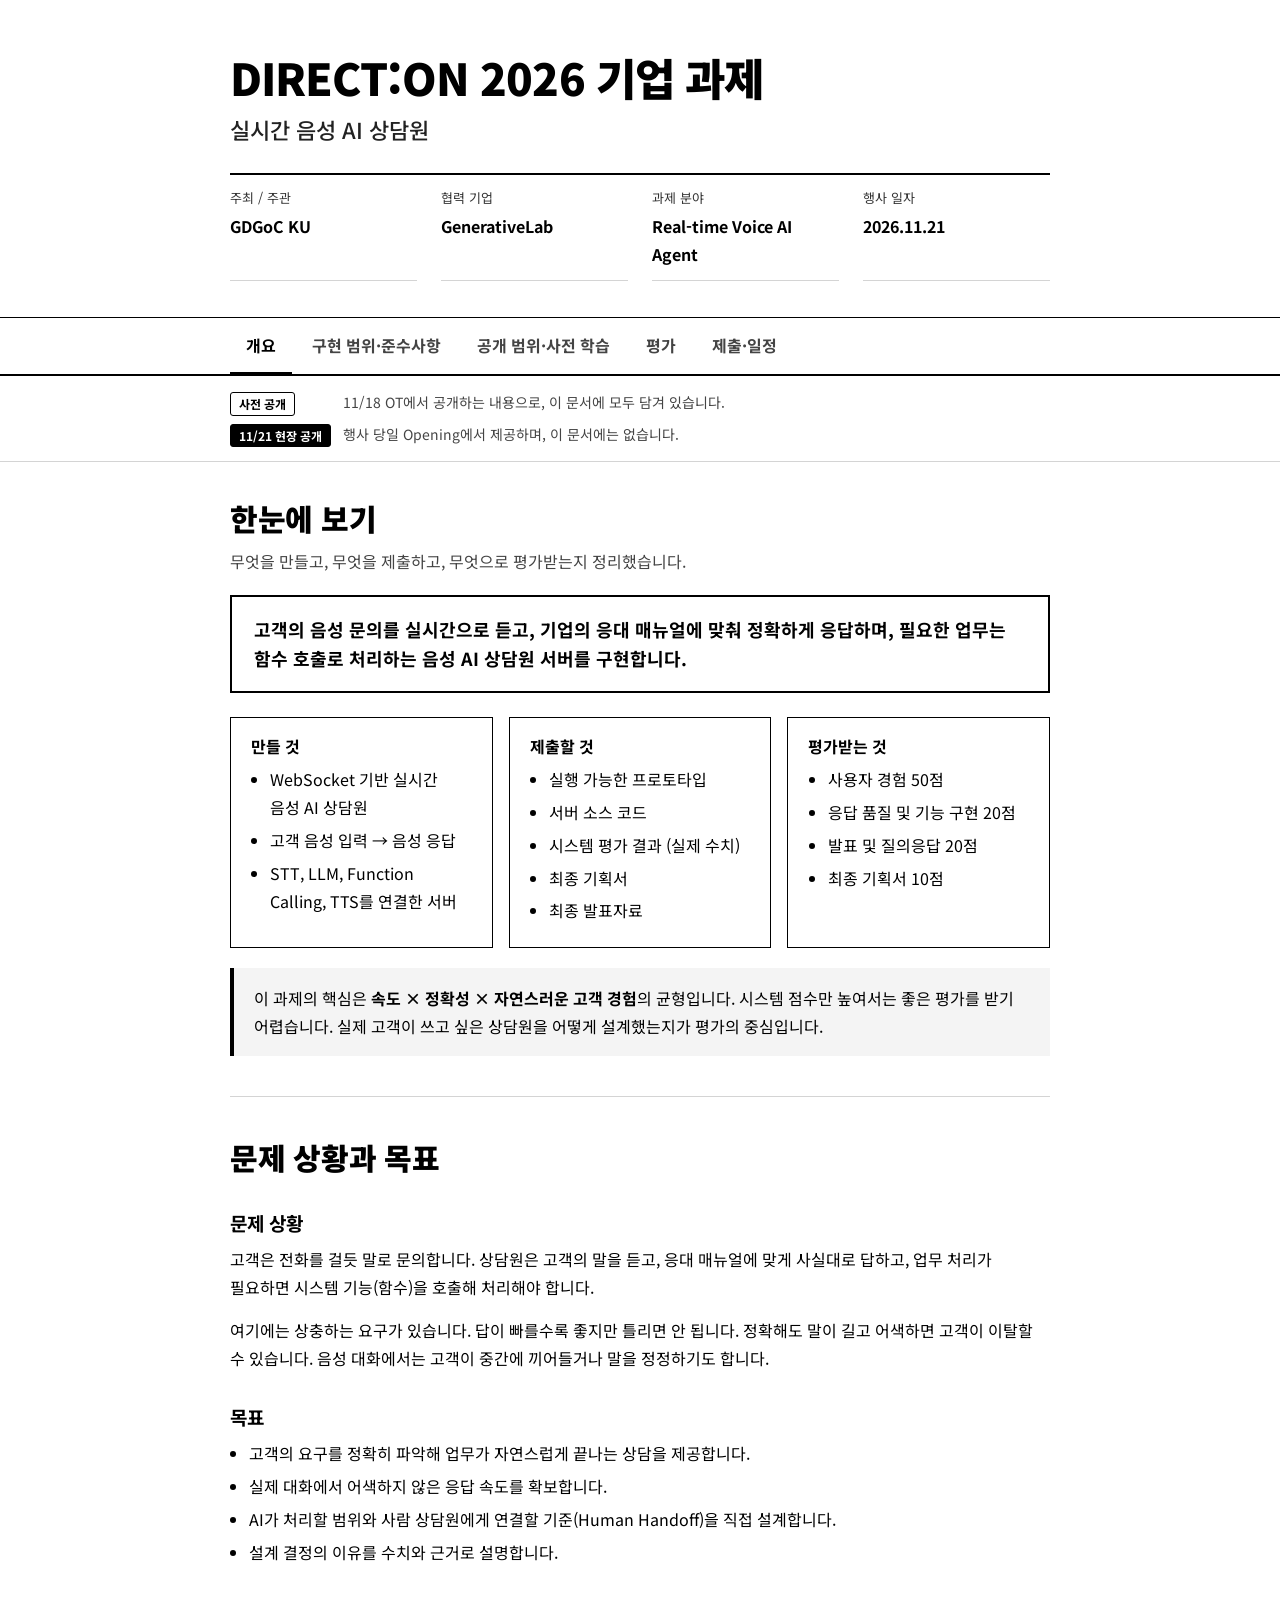
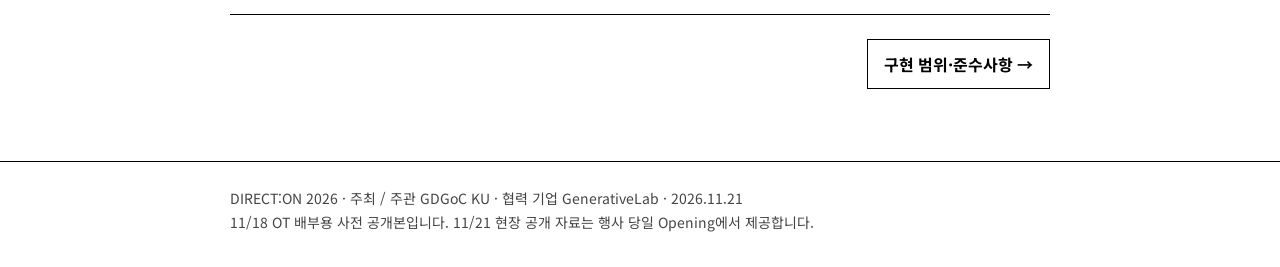
==== commit 2410c20a: "Add files via upload" ====
--- a/index.html
+++ b/index.html
@@ -4,93 +4,94 @@
 <meta charset="utf-8">
 <meta name="viewport" content="width=device-width,initial-scale=1">
 <title>DIRECT:ON 2026 기업 과제</title>
+<meta name="description" content="DIRECT:ON 2026 기업 과제: 실시간 음성 AI 상담원 (GenerativeLab)">
 <link rel="preconnect" href="https://fonts.googleapis.com">
 <link rel="preconnect" href="https://fonts.gstatic.com" crossorigin>
-<link rel="stylesheet" href="https://fonts.googleapis.com/css2?family=Noto+Sans+KR:wght@400;500;700;900&family=JetBrains+Mono:wght@400;600&display=swap">
+<link rel="stylesheet" href="https://fonts.googleapis.com/css2?family=Noto+Sans+KR:wght@400;500;700;900&family=JetBrains+Mono:wght@600&display=swap">
 <link rel="stylesheet" href="style.css">
 </head>
 <body>
 <header class="hero">
   <div class="wrap">
-    <div class="eyebrow">DIRECT:ON 2026 · Company Challenge</div>
-    <h1><a href="index.html">DIRECT:ON 2026 기업 과제</a><small>실시간 음성 AI 상담원 (Real&#8209;time Voice AI Agent)</small></h1>
+    <h1><a href="index.html">DIRECT:ON 2026 기업 과제</a><small>실시간 음성 AI 상담원</small></h1>
     <dl class="facts">
-      <div><dt>행사명</dt><dd>DIRECT:ON 2026</dd></div>
       <div><dt>주최 / 주관</dt><dd>GDGoC KU</dd></div>
       <div><dt>협력 기업</dt><dd>GenerativeLab</dd></div>
-      <div><dt>과제 분야</dt><dd>Real-time Voice AI Agent</dd></div>
+      <div><dt>과제 분야</dt><dd>Real&#8209;time Voice AI Agent</dd></div>
       <div><dt>행사 일자</dt><dd>2026.11.21</dd></div>
     </dl>
   </div>
 </header>
-<nav class="tabs" aria-label="문서 페이지"><div class="tabs-in"><a href="index.html" aria-current="page">개요</a><a href="scope.html">구현 범위</a><a href="open.html">공개 범위·사전 학습</a><a href="eval.html">평가</a><a href="submit.html">제출·일정</a></div></nav>
-<div class="status">
-  <div class="wrap">
-    <span>이 문서는 <b>11월 18일 OT 배부용</b>입니다. 자료 공개 시점을 아래 표시로 구분합니다.</span>
-    <span><span class="tag pre">사전 공개</span> 지금 읽고 준비할 내용</span>
-    <span><span class="tag live">11/21 현장 공개</span> 행사 당일 공개 (이 문서에는 없음)</span>
+<nav class="tabs" aria-label="문서 페이지"><div class="wrap tabs-in"><a href="index.html" aria-current="page">개요</a><a href="scope.html">구현 범위·준수사항</a><a href="open.html">공개 범위·사전 학습</a><a href="eval.html">평가</a><a href="submit.html">제출·일정</a></div></nav>
+<div class="legend"><div class="wrap"><dl>
+  <dt><span class="tag pre">사전 공개</span></dt><dd>11/18 OT에서 공개하는 내용으로, 이 문서에 모두 담겨 있습니다.</dd>
+  <dt><span class="tag live">11/21 현장 공개</span></dt><dd>행사 당일 Opening에서 제공하며, 이 문서에는 없습니다.</dd>
+</dl></div></div>
+<div class="wrap">
+<main>
+<section id="overview">
+  <h2>한눈에 보기</h2>
+  <p class="lead">무엇을 만들고, 무엇을 제출하고, 무엇으로 평가받는지 정리했습니다.</p>
+  <p class="task">고객의 음성 문의를 실시간으로 듣고, 기업의 응대 매뉴얼에 맞춰 정확하게 응답하며, 필요한 업무는 함수 호출로 처리하는 음성 AI 상담원 서버를 구현합니다.</p>
+  <div class="cards">
+    <div class="card">
+      <h3>만들 것</h3>
+      <ul>
+        <li>WebSocket 기반 실시간 음성 AI 상담원</li>
+        <li>고객 음성 입력 → 음성 응답</li>
+        <li>STT, LLM, Function Calling, TTS를 연결한 서버</li>
+      </ul>
+    </div>
+    <div class="card">
+      <h3>제출할 것</h3>
+      <ul>
+        <li>실행 가능한 프로토타입</li>
+        <li>서버 소스 코드</li>
+        <li>시스템 평가 결과 (실제 수치)</li>
+        <li>최종 기획서</li>
+        <li>최종 발표자료</li>
+      </ul>
+    </div>
+    <div class="card">
+      <h3>평가받는 것</h3>
+      <ul>
+        <li>사용자 경험 50점</li>
+        <li>응답 품질 및 기능 구현 20점</li>
+        <li>발표 및 질의응답 20점</li>
+        <li>최종 기획서 10점</li>
+      </ul>
+    </div>
   </div>
+  <div class="note">
+    <p>이 과제의 핵심은 <b>속도 × 정확성 × 자연스러운 고객 경험</b>의 균형입니다. 시스템 점수만 높여서는 좋은 평가를 받기 어렵습니다. 실제 고객이 쓰고 싶은 상담원을 어떻게 설계했는지가 평가의 중심입니다.</p>
+  </div>
+</section>
+
+<section id="problem">
+  <h2>문제 상황과 목표</h2>
+  <h3>문제 상황</h3>
+  <p>고객은 전화를 걸듯 말로 문의합니다. 상담원은 고객의 말을 듣고, 응대 매뉴얼에 맞게 사실대로 답하고, 업무 처리가 필요하면 시스템 기능(함수)을 호출해 처리해야 합니다.</p>
+  <p>여기에는 상충하는 요구가 있습니다. 답이 빠를수록 좋지만 틀리면 안 됩니다. 정확해도 말이 길고 어색하면 고객이 이탈할 수 있습니다. 음성 대화에서는 고객이 중간에 끼어들거나 말을 정정하기도 합니다.</p>
+  <h3>목표</h3>
+  <ul>
+    <li>고객의 요구를 정확히 파악해 업무가 자연스럽게 끝나는 상담을 제공합니다.</li>
+    <li>실제 대화에서 어색하지 않은 응답 속도를 확보합니다.</li>
+    <li>AI가 처리할 범위와 사람 상담원에게 연결할 기준(Human Handoff)을 직접 설계합니다.</li>
+    <li>설계 결정의 이유를 수치와 근거로 설명합니다.</li>
+  </ul>
+</section>
+<nav class="pager" aria-label="이전·다음 페이지"><a class="next" href="scope.html">구현 범위·준수사항 →</a></nav>
+</main>
 </div>
-<div class="wrap page"><main>
-<section id="overview">
-      <h2><span class="no">00</span>한눈에 보기</h2>
-      <p class="lead">무엇을 만들고, 무엇을 제출하고, 무엇으로 평가받는지 먼저 확인하세요.</p>
-      <div class="grid3">
-        <div class="card">
-          <h3>만들 것</h3>
-          <ul>
-            <li>WebSocket 기반 <b>실시간 음성 AI 상담원</b></li>
-            <li>고객 음성 입력 → 음성 응답</li>
-            <li>STT · LLM · Function Calling · TTS를 연결한 서버</li>
-          </ul>
-        </div>
-        <div class="card">
-          <h3>제출할 것</h3>
-          <ul>
-            <li>실행 가능한 프로토타입 + 서버 소스 코드</li>
-            <li>시스템 평가 결과 (실제 수치)</li>
-            <li>최종 기획서 · 최종 발표자료</li>
-          </ul>
-        </div>
-        <div class="card">
-          <h3>평가받는 것</h3>
-          <ul>
-            <li>사용자 경험 <b>50점</b></li>
-            <li>응답 품질 및 기능 구현 <b>20점</b></li>
-            <li>발표 및 질의응답 <b>20점</b></li>
-            <li>최종 기획서 <b>10점</b></li>
-          </ul>
-        </div>
-      </div>
-      <div class="note">
-        <p><b>이 과제의 핵심은 속도 × 정확성 × 자연스러운 고객 경험의 균형입니다.</b> 시스템 점수만 높이는 것으로는 부족합니다. 실제 고객이 쓰고 싶은 상담원을 어떻게 설계할지가 평가의 중심입니다.</p>
-      </div>
-    </section>
-<section id="problem">
-      <h2><span class="no">01</span>문제 상황과 목표 <span class="tag pre">사전 공개</span></h2>
-      <h3>문제 상황</h3>
-      <p>고객은 전화를 걸듯 말로 문의합니다. 상담원은 고객의 말을 듣고, 응대 매뉴얼에 맞게 사실대로 답하고, 업무 처리가 필요하면 시스템 기능(함수)을 호출해 처리해야 합니다.</p>
-      <p>여기에는 서로 부딪히는 요구가 있습니다. 답이 빠를수록 좋지만, 틀리면 안 됩니다. 정확해도 말이 길고 어색하면 고객이 이탈할 수 있습니다. 음성 대화는 고객이 중간에 끼어들거나 말을 정정할 수도 있습니다.</p>
-      <h3>해결해야 할 기업 과제</h3>
-      <p>GenerativeLab이 제시하는 과제는 다음과 같습니다.</p>
-      <div class="note">
-        <p><b>고객의 음성 문의를 실시간으로 듣고, 기업의 응대 매뉴얼에 맞춰 정확하게 응답하며, 필요한 업무는 함수 호출로 처리하는 음성 AI 상담원 서버를 만드세요.</b></p>
-      </div>
-      <h3>목표</h3>
-      <ul>
-        <li>고객의 니즈를 정확히 파악해 업무가 자연스럽게 끝나는 상담을 제공합니다.</li>
-        <li>실제 대화에서 어색하지 않은 응답 속도를 확보합니다.</li>
-        <li>AI가 처리할 범위와 사람 상담원에게 넘길 기준(Human Handoff)을 직접 설계합니다.</li>
-        <li>설계 결정의 이유를 수치와 근거로 설명합니다.</li>
-      </ul>
-    </section>
-<div class="pager"><span></span><a href="scope.html" class="next">구현 범위 →</a></div>
-</main></div>
 <footer>
   <div class="wrap">
-    <b>DIRECT:ON 2026</b> · 주최/주관 GDGoC KU · 협력 기업 GenerativeLab · 2026.11.21<br>
-    본 문서는 11월 18일 OT 배부용 사전 공개본입니다. 11/21 현장 공개 항목은 행사 당일 Opening에서 제공됩니다.
+    <p>DIRECT:ON 2026 · 주최 / 주관 GDGoC KU · 협력 기업 GenerativeLab · 2026.11.21</p>
+    <p>11/18 OT 배부용 사전 공개본입니다. 11/21 현장 공개 자료는 행사 당일 Opening에서 제공합니다.</p>
   </div>
 </footer>
+<script>
+(function(){var a=document.querySelector('.tabs [aria-current]'),n=document.querySelector('.tabs-in');
+if(a&&n&&n.scrollWidth>n.clientWidth){n.scrollLeft=a.offsetLeft-(n.clientWidth-a.offsetWidth)/2;}})();
+</script>
 </body>
 </html>
--- a/style.css
+++ b/style.css
@@ -1,128 +1,128 @@
-/* Layout: 공식 과제 명세서. 좌측 고정 목차 + 본문 단일 컬럼, 모바일에서는 목차가 상단 가로 스크롤 바로 전환 */
+/* DIRECT:ON 2026 기업 과제 — 상단 페이지 메뉴 + 단일 본문 컬럼, 흰 바탕 검정 글씨 */
 :root{
-  --bg:#ffffff; --surface:#ffffff; --fg:#000000; --muted:#444444; --line:#cfcfcf;
-  --ink:#000000; --ink-fg:#ffffff; --accent:#000000; --accent-soft:#f2f2f2;
-  --pre:#000000; --pre-soft:#ffffff; --live:#ffffff; --live-soft:#000000;
-  --warn:#000000; --warn-soft:#f2f2f2;
+  --bg:#ffffff; --fg:#000000; --muted:#444444; --line:#d4d4d4; --tint:#f4f4f4;
   --font:'Noto Sans KR',system-ui,-apple-system,'Segoe UI','Malgun Gothic',sans-serif;
   --mono:'JetBrains Mono',ui-monospace,Consolas,monospace;
   color-scheme:light;
 }
-
 *{box-sizing:border-box}
-html{scroll-behavior:smooth;scroll-padding-top:72px}
-body{background:var(--bg);color:var(--fg);font-family:var(--font);font-size:16px;line-height:1.75;word-break:keep-all;overflow-wrap:break-word;margin:0}
-h1,h2,h3{text-wrap:balance;line-height:1.3;margin:0}
-p{margin:0 0 .9em}
-a{color:var(--accent)}
-:focus-visible{outline:3px solid var(--accent);outline-offset:2px}
-.wrap{max-width:1120px;margin:0 auto;padding-left:max(16px,env(safe-area-inset-left,0px));padding-right:max(16px,env(safe-area-inset-right,0px))}
+html{scroll-behavior:smooth;scroll-padding-top:76px}
+body{margin:0;background:var(--bg);color:var(--fg);font-family:var(--font);font-size:16px;line-height:1.75;word-break:keep-all;overflow-wrap:break-word}
+h1,h2,h3,h4{margin:0;line-height:1.35;text-wrap:balance}
+p{margin:0 0 .9em;text-wrap:pretty}
+ul{margin:0 0 .9em;padding-left:1.2em}
+li{margin-bottom:.3em}
+a{color:var(--fg);text-underline-offset:3px}
+:focus-visible{outline:3px solid var(--fg);outline-offset:2px}
+.wrap{max-width:852px;margin:0 auto;padding-left:max(16px,env(safe-area-inset-left,0px));padding-right:max(16px,env(safe-area-inset-right,0px))}
 
 /* header */
-.hero{background:#fff;color:#000;padding-block:44px 36px;border-bottom:3px solid #000}
-.eyebrow{font-family:var(--mono);font-size:13px;letter-spacing:.12em;text-transform:uppercase;color:#000;margin-bottom:14px}
-.hero h1{font-size:clamp(28px,5vw,46px);font-weight:900;letter-spacing:-.02em}
-.hero h1 small{display:block;font-size:clamp(16px,2.4vw,22px);font-weight:500;color:#333;margin-top:10px;letter-spacing:0}
-.facts{display:grid;grid-template-columns:repeat(auto-fit,minmax(200px,1fr));gap:1px;background:#000;border:1px solid #000;margin-top:30px}
-.facts div{background:#fff;padding:12px 16px;min-width:0}
-.facts dt{font-size:12px;color:#444;font-family:var(--mono);letter-spacing:.06em}
+.hero{border-bottom:1px solid var(--fg);padding-block:48px 36px}
+.hero h1{font-size:clamp(28px,5vw,44px);font-weight:900;letter-spacing:-.02em}
+.hero h1 a{color:inherit;text-decoration:none}
+.hero h1 small{display:block;margin-top:8px;font-size:clamp(17px,2.4vw,22px);font-weight:500;color:#222;letter-spacing:0}
+.facts{display:grid;grid-template-columns:repeat(4,1fr);gap:0 24px;margin:28px 0 0;border-top:2px solid var(--fg)}
+.facts div{padding:12px 0;border-bottom:1px solid var(--line);min-width:0}
+.facts dt{font-size:13px;color:#333}
 .facts dd{margin:2px 0 0;font-weight:700}
-.status{background:var(--surface);border-bottom:1px solid var(--line)}
-.status .wrap{display:flex;flex-wrap:wrap;gap:10px 20px;align-items:center;padding-block:12px;font-size:14px;color:var(--muted)}
+.hero.compact{padding-block:20px 16px}
+.hero.compact h1{font-size:clamp(18px,2.2vw,22px)}
+.hero.compact h1 small,.hero.compact .facts{display:none}
+
+/* page menu */
+.tabs{position:sticky;top:0;z-index:10;background:var(--bg);border-bottom:2px solid var(--fg)}
+.tabs-in{display:flex;gap:4px;overflow-x:auto;scrollbar-width:none}
+.tabs-in::-webkit-scrollbar{display:none}
+.tabs a{flex:none;padding:13px 16px;margin-bottom:-2px;border-bottom:4px solid transparent;color:var(--muted);font-weight:700;text-decoration:none;white-space:nowrap}
+.tabs a:hover{color:var(--fg)}
+.tabs a[aria-current="page"]{color:var(--fg);border-bottom-color:var(--fg)}
+
+/* legend */
+.legend{border-bottom:1px solid var(--line)}
+.legend dl{display:grid;grid-template-columns:auto 1fr;gap:6px 12px;align-items:center;margin:0;padding-block:14px;font-size:14px;color:var(--muted)}
+.legend dd{margin:0}
+.legend dt{justify-self:start}
 
 /* tags */
-.tag{display:inline-block;font-family:var(--mono);font-size:12px;font-weight:600;padding:2px 9px;border-radius:4px;white-space:nowrap;vertical-align:middle;line-height:1.6}
-.tag.pre{background:#fff;color:#000;border:1px solid #000}
-.tag.live{background:#000;color:#fff;border:1px solid #000}
+.tag{display:inline-block;padding:1px 8px;border:1px solid var(--fg);border-radius:3px;font-size:12px;font-weight:700;line-height:1.6;white-space:nowrap;vertical-align:middle}
+.tag.pre{background:var(--bg);color:var(--fg)}
+.tag.live{background:var(--fg);color:var(--bg)}
 
-/* layout */
-.page{display:grid;grid-template-columns:210px minmax(0,1fr);gap:48px;padding-block:36px 72px}
-.toc{position:sticky;top:20px;align-self:start;font-size:14px}
-.toc ol{list-style:none;margin:0;padding:0;border-left:2px solid #000}
-.toc a{display:block;padding:5px 0 5px 14px;color:var(--muted);text-decoration:none;margin-left:-2px;border-left:2px solid transparent}
-.toc a:hover{color:var(--fg);border-left-color:var(--accent)}
-main{min-width:0}
-section{padding-block:8px 36px}
-section+section{border-top:1px solid var(--line);padding-top:36px}
-h2{font-size:clamp(22px,3vw,28px);font-weight:900;letter-spacing:-.01em;margin-bottom:6px}
-h2 .no{font-family:var(--mono);font-size:.55em;color:var(--accent);display:block;letter-spacing:.1em;margin-bottom:6px;font-weight:600}
-h3{font-size:18px;font-weight:700;margin:28px 0 10px}
+/* body */
+main{margin:0 auto;padding-block:36px 72px}
+section+section{border-top:1px solid var(--line);margin-top:40px;padding-top:40px}
+h2{font-size:clamp(23px,3.2vw,30px);font-weight:900;letter-spacing:-.01em;margin-bottom:8px}
+h3{font-size:19px;font-weight:700;margin:32px 0 10px}
+h4{font-size:16px;font-weight:700;margin:0 0 8px}
 .lead{color:var(--muted);margin-bottom:20px}
+.task{border:2px solid var(--fg);padding:18px 22px;margin-block:8px 24px;font-size:18px;font-weight:700;line-height:1.6}
+.note{background:var(--tint);border-left:4px solid var(--fg);padding:16px 20px;margin-block:20px}
+.note p:last-child{margin-bottom:0}
+.cards{display:grid;grid-template-columns:repeat(3,1fr);gap:16px;margin-block:20px}
+.cards.two{grid-template-columns:repeat(2,1fr)}
+.card{border:1px solid var(--fg);padding:18px 20px;min-width:0}
+.card h3{font-size:16px;margin:0 0 8px}
+.card ul{margin:0}
+.card p:last-child{margin-bottom:0}
+.card.live{background:var(--tint)}
+.dots{list-style:none;padding:0;margin:0 0 1em}
+.dots li{position:relative;padding:10px 0 10px 20px;border-bottom:1px solid var(--line);margin:0}
+.dots li:last-child{border-bottom:0}
+.dots li::before{content:"";position:absolute;left:4px;top:21px;width:6px;height:6px;border-radius:50%;background:var(--fg)}
 
-/* blocks */
-.grid3{display:grid;grid-template-columns:repeat(auto-fit,minmax(240px,1fr));gap:16px;margin-block:18px}
-.card{background:var(--surface);border:1px solid #000;border-radius:6px;padding:18px 20px;min-width:0}
-.card h3{margin:0 0 8px;font-size:17px}
-.card ul{margin:0;padding-left:1.1em}
-.card li{margin-bottom:4px}
-.note{border-left:4px solid var(--accent);background:var(--accent-soft);padding:14px 18px;border-radius:0 6px 6px 0;margin-block:18px}
-.note.warn{border-left-color:var(--warn);background:var(--warn-soft)}
-.note p:last-child{margin-bottom:0}
-.tablebox{overflow-x:auto;margin-block:16px;border:1px solid var(--line);border-radius:6px;background:var(--surface)}
-table{border-collapse:collapse;width:100%;min-width:520px;font-size:15px}
+/* tables */
+.tablebox{overflow-x:auto;margin-block:16px;border:1px solid var(--fg)}
+table{border-collapse:collapse;width:100%;font-size:15px}
 th,td{padding:11px 14px;text-align:left;vertical-align:top;border-bottom:1px solid var(--line)}
-th{background:var(--bg);font-size:13px;color:var(--muted);font-weight:700;white-space:nowrap}
+th{background:var(--tint);font-size:13px;font-weight:700;color:#222}
 tr:last-child td{border-bottom:0}
-td.num,th.num{text-align:right;font-variant-numeric:tabular-nums;white-space:nowrap}
-tfoot td{font-weight:900;background:var(--bg)}
-.mono{font-family:var(--mono);font-size:.92em}
-.split{display:grid;grid-template-columns:repeat(auto-fit,minmax(300px,1fr));gap:16px;margin-block:18px}
-.split .card.pre{border-top:4px solid #000}
-.split .card.live{border-top:4px solid #000;background:#f7f7f7}
-.diagram{margin-block:18px;border:1px solid var(--line);border-radius:6px;background:var(--surface);overflow-x:auto;padding:12px}
-.diagram svg{display:block;min-width:780px;width:100%;height:auto}
-.diagram text{font-family:var(--font);fill:var(--fg)}
-.eq{display:flex;flex-wrap:wrap;gap:8px 12px;align-items:center;font-weight:700;font-size:19px;margin-block:14px}
-.eq span.op{color:var(--muted);font-weight:400}
-.eq span.pill{background:var(--ink);color:var(--ink-fg);padding:4px 14px;border-radius:999px;font-size:16px}
-.vs{display:grid;grid-template-columns:repeat(auto-fit,minmax(280px,1fr));gap:16px;margin-block:18px}
-.vs .card h3 span{display:block;font-family:var(--mono);font-size:12px;color:var(--accent);letter-spacing:.08em;margin-bottom:4px}
-.bar{display:flex;height:34px;border-radius:4px;overflow:hidden;margin-block:14px 4px;font-size:13px;font-weight:700;color:#fff}
-.bar div{display:flex;align-items:center;justify-content:center;min-width:0;white-space:nowrap}
-.bar .b1{background:#000}.bar .b2{background:#333}.bar .b3{background:#555}.bar .b4{background:#6b6b6b}
-.checklist{list-style:none;padding:0;margin:0}
-.checklist li{padding:10px 0 10px 30px;border-bottom:1px solid var(--line);position:relative}
-.checklist li:last-child{border-bottom:0}
-.checklist li::before{content:"";position:absolute;left:4px;top:17px;width:12px;height:12px;border:2px solid var(--accent);border-radius:3px}
-.timeline{list-style:none;margin:16px 0;padding:0;border:1px solid var(--line);border-radius:6px;background:var(--surface)}
-.timeline li{display:grid;grid-template-columns:130px minmax(0,1fr);gap:16px;padding:14px 18px;border-bottom:1px solid var(--line)}
+td.num,th.num{text-align:right;white-space:nowrap;font-variant-numeric:tabular-nums}
+td.key{font-weight:700;white-space:nowrap}
+tfoot td{font-weight:900;background:var(--tint);border-top:1px solid var(--fg)}
+
+/* diagram */
+.diagram{margin-block:20px;border:1px solid var(--fg);padding:12px;overflow-x:auto}
+.diagram svg{display:block;width:100%;height:auto}
+.diagram text{font-family:var(--font)}
+.hint{display:none;font-size:13px;color:var(--muted);margin-top:-10px}
+
+/* schedule */
+.timeline{list-style:none;margin:16px 0;padding:0;border:1px solid var(--fg)}
+.timeline li{display:grid;grid-template-columns:128px minmax(0,1fr);gap:16px;padding:14px 18px;border-bottom:1px solid var(--line);margin:0}
 .timeline li:last-child{border-bottom:0}
-.timeline .t{font-family:var(--mono);font-weight:600;font-size:14px;padding-top:2px}
+.timeline .t{font-family:var(--mono);font-size:14px;font-weight:600;padding-top:2px;font-variant-numeric:tabular-nums}
 .timeline b{display:block}
-.timeline span{color:var(--muted);font-size:14px}
-.timeline li.key{background:#f2f2f2}
-.timeline li.rest .t,.timeline li.rest b{color:var(--muted);font-weight:500}
-footer{background:#fff;color:#333;padding-block:28px;font-size:14px;border-top:3px solid #000}
-footer b{color:#000}
+.timeline .d{color:var(--muted);font-size:15px}
+.timeline li.rest{color:var(--muted)}
+.timeline li.rest b{font-weight:500}
 
+/* pager */
+.pager{display:flex;justify-content:space-between;gap:12px;margin-top:48px;padding-top:24px;border-top:1px solid var(--fg)}
+.pager a{border:1px solid var(--fg);padding:10px 16px;font-weight:700;text-decoration:none}
+.pager a:hover{background:var(--fg);color:var(--bg)}
+.pager .next{margin-left:auto}
 
-.page{display:block;padding-block:28px 72px}
-main{max-width:860px;margin:0 auto}
-.tabs{position:sticky;top:0;z-index:10;background:#fff;border-bottom:2px solid #000}
-.tabs-in{max-width:1120px;margin:0 auto;display:flex;gap:4px;overflow-x:auto;padding:0 max(16px,env(safe-area-inset-left,0px));scrollbar-width:none}
-.tabs-in::-webkit-scrollbar{display:none}
-.tabs a{white-space:nowrap;padding:14px 18px;text-decoration:none;color:#444;font-weight:700;border-bottom:4px solid transparent;margin-bottom:-2px}
-.tabs a:hover{color:#000}
-.tabs a[aria-current="page"]{color:#000;border-bottom-color:#000}
-.js .panel{display:none}.js .panel.on{display:block}
-.pager{display:flex;justify-content:space-between;gap:12px;margin-top:24px;padding-top:20px;border-top:1px solid #000}
-.pager a{border:1px solid #000;padding:10px 16px;border-radius:4px;color:#000;font-weight:700;text-decoration:none}
-.pager a:hover{background:#000;color:#fff}
-section{scroll-margin-top:70px}
-@media (max-width:860px){
-  .page{grid-template-columns:minmax(0,1fr);gap:0;padding-top:0}
-  .toc{position:sticky;top:env(safe-area-inset-top,0px);z-index:5;background:var(--bg);margin-inline:calc(-1 * max(16px,env(safe-area-inset-left,0px)));padding:8px max(16px,env(safe-area-inset-left,0px));border-bottom:1px solid var(--line);overflow-x:auto}
-  .toc ol{display:flex;border-left:0;gap:4px;width:max-content}
-  .toc a{border-left:0;margin:0;padding:6px 12px;white-space:nowrap;border-radius:999px;background:var(--surface);border:1px solid var(--line)}
-  main{padding-top:20px}
+footer{border-top:1px solid var(--fg);padding-block:24px 32px;font-size:14px;color:var(--muted)}
+footer p{margin:0}
+
+@media (max-width:860px){.cards{grid-template-columns:1fr}}
+@media (max-width:760px){
+  .cards,.cards.two{grid-template-columns:1fr}
+  .facts{grid-template-columns:1fr 1fr}
+}
+@media (max-width:700px){
+  .diagram svg{min-width:760px}
+  .hint{display:block}
+}
+@media (max-width:560px){
+  .hero{padding-block:28px 20px}
+  .facts{margin-top:18px}
+  .facts div{padding:9px 0}
+  .tabs a{padding:11px 12px;font-size:15px}
+  .tabs::after{content:"";position:absolute;right:0;top:0;bottom:2px;width:16px;background:linear-gradient(90deg,rgba(255,255,255,0),var(--bg));pointer-events:none}
+  th,td{padding:10px 10px;font-size:14px}
+  td.key{white-space:normal;width:36%}
   .timeline li{grid-template-columns:1fr;gap:2px}
+  .task{font-size:17px;padding:16px 18px}
 }
-@media (max-width:520px){
-  .facts{grid-template-columns:1fr 1fr}.facts div:last-child{grid-column:1/-1}
-  .bar{font-size:11px}.bar div{padding:0;overflow:hidden}
-}
-@media (max-width:860px){html{scroll-padding-top:84px}.toc{scrollbar-width:none}.toc::-webkit-scrollbar{display:none}}
 @media (prefers-reduced-motion:reduce){html{scroll-behavior:auto}}
-
-.hero.compact{padding-block:22px 18px}.hero.compact .facts,.hero.compact h1 small{display:none}.hero.compact .eyebrow{margin-bottom:6px}.hero.compact h1{font-size:clamp(20px,3vw,28px)}
-.hero h1 a{color:inherit;text-decoration:none}
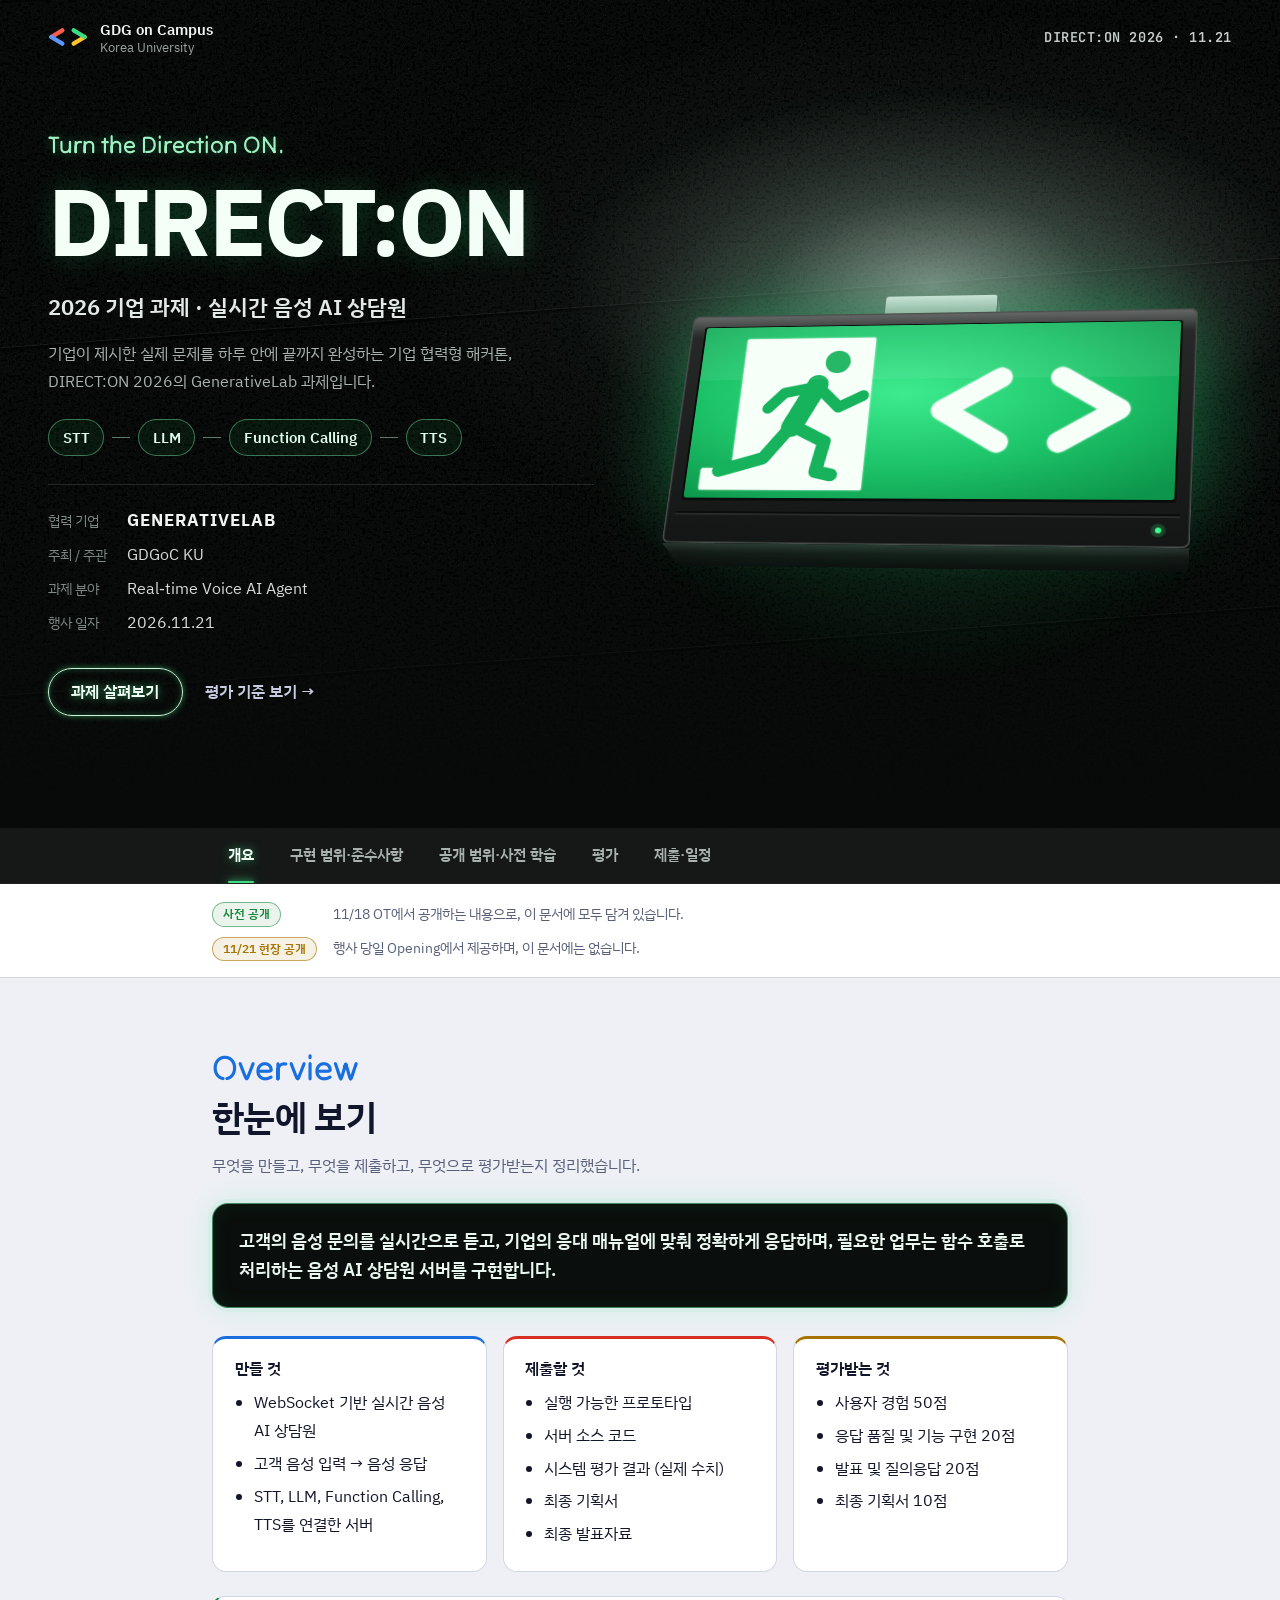
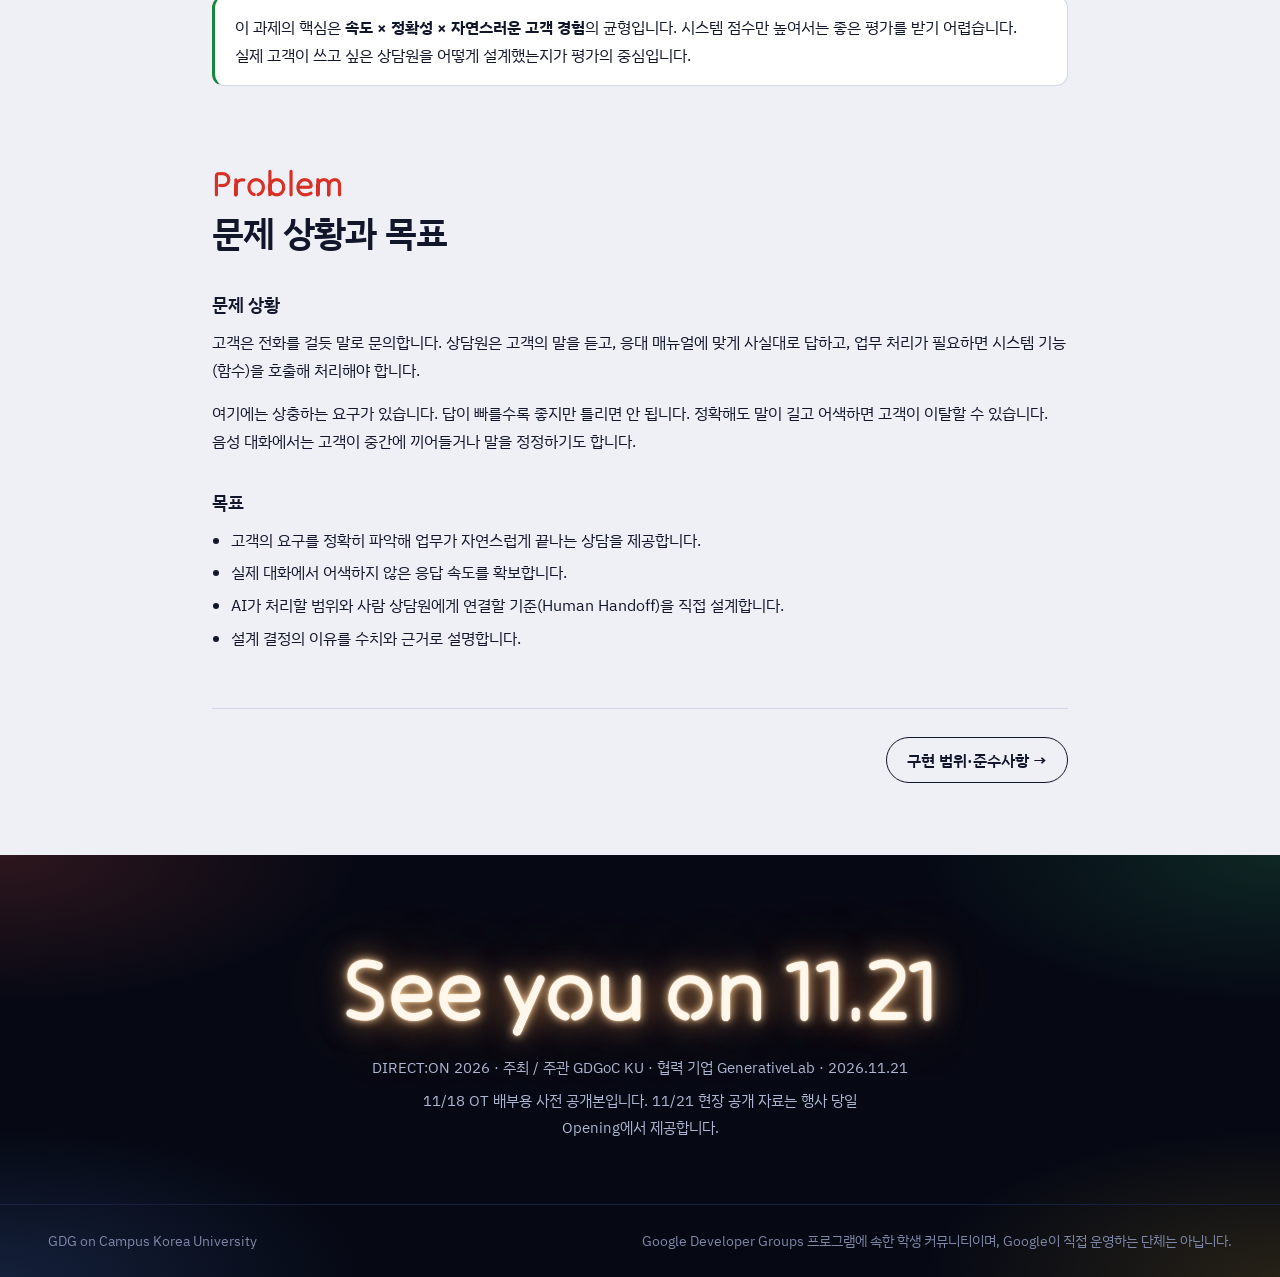
==== commit 9d6fbd37: "DIRECT:ON 네온 사인 디자인 적용" ====
--- a/index.html
+++ b/index.html
@@ -2,24 +2,111 @@
 <html lang="ko">
 <head>
 <meta charset="utf-8">
-<meta name="viewport" content="width=device-width,initial-scale=1">
+<meta name="viewport" content="width=device-width,initial-scale=1,viewport-fit=cover">
 <title>DIRECT:ON 2026 기업 과제</title>
 <meta name="description" content="DIRECT:ON 2026 기업 과제: 실시간 음성 AI 상담원 (GenerativeLab)">
+<meta name="theme-color" content="#080A09">
 <link rel="preconnect" href="https://fonts.googleapis.com">
 <link rel="preconnect" href="https://fonts.gstatic.com" crossorigin>
-<link rel="stylesheet" href="https://fonts.googleapis.com/css2?family=Noto+Sans+KR:wght@400;500;700;900&family=JetBrains+Mono:wght@600&display=swap">
+<link rel="stylesheet" href="https://fonts.googleapis.com/css2?family=Tilt+Neon&family=IBM+Plex+Sans+KR:wght@400;500;600;700&family=JetBrains+Mono:wght@600&display=swap">
 <link rel="stylesheet" href="style.css">
 </head>
 <body>
-<header class="hero">
-  <div class="wrap">
-    <h1><a href="index.html">DIRECT:ON 2026 기업 과제</a><small>실시간 음성 AI 상담원</small></h1>
-    <dl class="facts">
-      <div><dt>주최 / 주관</dt><dd>GDGoC KU</dd></div>
-      <div><dt>협력 기업</dt><dd>GenerativeLab</dd></div>
-      <div><dt>과제 분야</dt><dd>Real&#8209;time Voice AI Agent</dd></div>
-      <div><dt>행사 일자</dt><dd>2026.11.21</dd></div>
-    </dl>
+<header class="hero full" id="top">
+  <div class="ceiling-wrap" aria-hidden="true">
+    <svg class="ceiling" preserveAspectRatio="none">
+      <defs>
+        <filter id="speckle" x="0" y="0" width="100%" height="100%">
+          <feTurbulence type="fractalNoise" baseFrequency="0.32" numOctaves="2" seed="11" result="n"/>
+          <feColorMatrix in="n" type="matrix" values="0 0 0 0 0  0 0 0 0 0  0 0 0 0 0  -9 0 0 0 4.1"/>
+          <feComponentTransfer><feFuncA type="discrete" tableValues="0 0 0 .7 .95"/></feComponentTransfer>
+        </filter>
+        <filter id="pores" x="0" y="0" width="100%" height="100%">
+          <feTurbulence type="fractalNoise" baseFrequency="1.4" numOctaves="1" seed="3" result="n"/>
+          <feColorMatrix in="n" type="matrix" values="0 0 0 0 1  0 0 0 0 1  0 0 0 0 1  6 0 0 0 -3.6"/>
+        </filter>
+      </defs>
+    </svg>
+  </div>
+  <div class="nav">
+    <a class="brand" href="index.html">
+      <svg viewBox="0 0 120 60" aria-hidden="true" fill="none" stroke-width="13" stroke-linecap="round">
+        <path d="M43 10 10 30" stroke="#FF5B4D"/><path d="M10 30 43 50" stroke="#5B95FF"/>
+        <path d="M77 50 110 30" stroke="#FFC527"/><path d="M110 30 77 10" stroke="#3DDC84"/>
+      </svg>
+      <div><b>GDG on Campus</b><span>Korea University</span></div>
+    </a>
+    <span class="nav-date">DIRECT:ON 2026 · 11.21</span>
+  </div>
+  <div class="hero-main">
+    <div class="copy">
+      <p class="tagline">Turn the Direction ON.</p>
+      <h1>DIRECT:ON</h1>
+      <p class="lede">2026 기업 과제 · 실시간 음성 AI 상담원</p>
+      <p class="desc">기업이 제시한 실제 문제를 하루 안에 끝까지 완성하는 기업 협력형 해커톤, DIRECT:ON 2026의 GenerativeLab 과제입니다.</p>
+      <ol class="flow" aria-label="구현할 음성 처리 흐름">
+        <li><span>STT</span></li><li><span>LLM</span></li><li><span>Function Calling</span></li><li><span>TTS</span></li>
+      </ol>
+      <dl class="partner">
+        <dt>협력 기업</dt><dd class="name">GENERATIVELAB</dd>
+        <dt>주최 / 주관</dt><dd>GDGoC KU</dd>
+        <dt>과제 분야</dt><dd>Real&#8209;time Voice AI Agent</dd>
+        <dt>행사 일자</dt><dd>2026.11.21</dd>
+      </dl>
+      <div class="actions">
+        <a class="btn btn-tube" href="scope.html">과제 살펴보기</a>
+        <a class="btn btn-quiet" href="eval.html">평가 기준 보기 →</a>
+      </div>
+    </div>
+    <div class="stage" id="stage">
+      <div class="pool" aria-hidden="true"><div class="pool-lit"></div></div>
+      <div class="scene-size" id="sceneSize">
+        <div class="scene" id="scene">
+          <div class="box" id="box">
+            <div class="halo-wrap" aria-hidden="true"><div class="halo"></div></div>
+            <div class="f-top"></div><div class="f-left"></div>
+            <div class="f-bottom"></div><div class="f-right"></div>
+            <div class="bracket" aria-hidden="true"><div class="b-top"></div><div class="b-left"></div><div class="b-right"></div><div class="b-front"></div></div>
+            <svg class="f-front" viewBox="0 0 520 260" role="img" aria-label="문 밖으로 달려 나가는 사람과 GDG 마크가 그려진 비상구 표지">
+              <defs>
+                <linearGradient id="housing" x1="0" y1="0" x2="0" y2="1"><stop offset="0" stop-color="#3C413E"/><stop offset=".08" stop-color="#262928"/><stop offset="1" stop-color="#141615"/></linearGradient>
+                <radialGradient id="panel" cx="44%" cy="40%" r="75%"><stop offset="0" stop-color="#3DEB8E"/><stop offset=".55" stop-color="#1DC469"/><stop offset="1" stop-color="#0D964B"/></radialGradient>
+                <filter id="inkGlow" x="-10%" y="-10%" width="120%" height="120%"><feGaussianBlur stdDeviation="1.2" result="b"/><feMerge><feMergeNode in="b"/><feMergeNode in="SourceGraphic"/></feMerge></filter>
+                <linearGradient id="bevel" x1="0" y1="0" x2="0" y2="1"><stop offset="0" stop-color="#fff" stop-opacity=".22"/><stop offset=".1" stop-color="#fff" stop-opacity="0"/></linearGradient>
+              </defs>
+              <rect x="0" y="0" width="520" height="260" rx="7" fill="url(#housing)"/>
+              <rect x="0" y="0" width="520" height="260" rx="7" fill="url(#bevel)"/>
+              <rect x=".75" y=".75" width="518.5" height="258.5" rx="6.5" fill="none" stroke="#4A4F4C" stroke-width="1.5"/>
+              <line x1="10" y1="226" x2="510" y2="226" stroke="#0A0B0B" stroke-width="2"/>
+              <line x1="10" y1="228" x2="510" y2="228" stroke="#3A3F3C" stroke-width="1"/>
+              <circle cx="490" cy="242" r="3" fill="#3BFF8F"/><circle cx="490" cy="242" r="7" fill="#3BFF8F" opacity=".18"/>
+              <g class="face">
+                <rect x="14" y="13" width="492" height="200" rx="3" fill="#0A0B0B"/>
+                <rect x="16" y="14" width="488" height="196" rx="3" fill="url(#panel)"/>
+                <g filter="url(#inkGlow)">
+                  <g transform="translate(64 30) scale(.93) translate(-96 -52)">
+                    <path d="M96 52 H238 V234 H62 V212 H96 Z" fill="#F7FFF9" stroke="#F7FFF9" stroke-width="4" stroke-linejoin="round"/>
+                    <g fill="none" stroke="#14B25C" stroke-linecap="round" stroke-linejoin="round">
+                      <path d="M180 108 L156 160" stroke-width="24"/>
+                      <path d="M182 112 L206 136 L232 122" stroke-width="13"/>
+                      <path d="M172 112 L144 118 L127 137" stroke-width="13"/>
+                      <path d="M160 160 L194 178 L188 214 L205 218" stroke-width="15"/>
+                      <path d="M152 164 L128 198 L80 213" stroke-width="15"/>
+                    </g>
+                    <circle cx="200" cy="80" r="14" fill="#14B25C"/>
+                  </g>
+                  <g transform="translate(360 112) scale(.95) translate(-396 -144)" fill="none" stroke="#F7FFF9" stroke-width="23" stroke-linecap="round" stroke-linejoin="round">
+                    <path d="M364 106 L304 144 L364 182"/><path d="M428 182 L488 144 L428 106"/>
+                  </g>
+                </g>
+                <rect x="16" y="14" width="488" height="62" rx="3" fill="#fff" opacity=".07"/>
+              </g>
+            </svg>
+          </div>
+        </div>
+      </div>
+      <div class="hit" id="hit" aria-hidden="true"></div>
+    </div>
   </div>
 </header>
 <nav class="tabs" aria-label="문서 페이지"><div class="wrap tabs-in"><a href="index.html" aria-current="page">개요</a><a href="scope.html">구현 범위·준수사항</a><a href="open.html">공개 범위·사전 학습</a><a href="eval.html">평가</a><a href="submit.html">제출·일정</a></div></nav>
@@ -30,6 +117,7 @@
 <div class="wrap">
 <main>
 <section id="overview">
+  <p class="kicker" style="--c:var(--blue)" aria-hidden="true">Overview</p>
   <h2>한눈에 보기</h2>
   <p class="lead">무엇을 만들고, 무엇을 제출하고, 무엇으로 평가받는지 정리했습니다.</p>
   <p class="task">고객의 음성 문의를 실시간으로 듣고, 기업의 응대 매뉴얼에 맞춰 정확하게 응답하며, 필요한 업무는 함수 호출로 처리하는 음성 AI 상담원 서버를 구현합니다.</p>
@@ -68,6 +156,7 @@
 </section>
 
 <section id="problem">
+  <p class="kicker" style="--c:var(--red)" aria-hidden="true">Problem</p>
   <h2>문제 상황과 목표</h2>
   <h3>문제 상황</h3>
   <p>고객은 전화를 걸듯 말로 문의합니다. 상담원은 고객의 말을 듣고, 응대 매뉴얼에 맞게 사실대로 답하고, 업무 처리가 필요하면 시스템 기능(함수)을 호출해 처리해야 합니다.</p>
@@ -83,15 +172,49 @@
 <nav class="pager" aria-label="이전·다음 페이지"><a class="next" href="scope.html">구현 범위·준수사항 →</a></nav>
 </main>
 </div>
-<footer>
-  <div class="wrap">
+<footer class="signbox">
+  <div class="glow"></div>
+  <div class="wrap foot-in">
+    <p class="tube-text">See you on 11.21</p>
     <p>DIRECT:ON 2026 · 주최 / 주관 GDGoC KU · 협력 기업 GenerativeLab · 2026.11.21</p>
     <p>11/18 OT 배부용 사전 공개본입니다. 11/21 현장 공개 자료는 행사 당일 Opening에서 제공합니다.</p>
   </div>
+  <div class="foot-bar">
+    <p>GDG on Campus Korea University</p>
+    <p>Google Developer Groups 프로그램에 속한 학생 커뮤니티이며, Google이 직접 운영하는 단체는 아닙니다.</p>
+  </div>
 </footer>
 <script>
-(function(){var a=document.querySelector('.tabs [aria-current]'),n=document.querySelector('.tabs-in');
-if(a&&n&&n.scrollWidth>n.clientWidth){n.scrollLeft=a.offsetLeft-(n.clientWidth-a.offsetWidth)/2;}})();
+(function(){
+  var a=document.querySelector('.tabs [aria-current]'),n=document.querySelector('.tabs-in');
+  if(a&&n&&n.scrollWidth>n.clientWidth){n.scrollLeft=a.offsetLeft-(n.clientWidth-a.offsetWidth)/2;}
+  var NS='http://www.w3.org/2000/svg',svg=document.querySelector('.ceiling');
+  function el(t,at,p){var e=document.createElementNS(NS,t);for(var k in at)e.setAttribute(k,at[k]);p.appendChild(e);return e;}
+  var layer=svg?el('g',{},svg):null;
+  function draw(){if(!svg)return;var w=svg.clientWidth,h=svg.clientHeight;svg.setAttribute('viewBox','0 0 '+w+' '+h);layer.textContent='';
+    el('rect',{width:w,height:h,filter:'url(#pores)',opacity:.05},layer);
+    el('rect',{width:w,height:h,filter:'url(#speckle)',fill:'#000'},layer);
+    var tile=Math.max(260,Math.min(w,Math.max(h,520))*0.42),tilt=0.07;
+    for(var y=-tile;y<h+tile*2;y+=tile){var y1=y-w*tilt;
+      el('line',{x1:0,y1:y+2,x2:w,y2:y1+2,stroke:'#000','stroke-width':3,opacity:.55},layer);
+      el('line',{x1:0,y1:y,x2:w,y2:y1,stroke:'#fff','stroke-width':1,opacity:.06},layer);}}
+  var stage=document.getElementById('stage'),size=document.getElementById('sceneSize'),scene=document.getElementById('scene');
+  function fit(){if(!stage)return;var s=Math.min(1,(stage.clientWidth-8)/600);scene.style.setProperty('--s',s);size.style.width=600*s+'px';size.style.height=380*s+'px';}
+  draw();fit();var t;addEventListener('resize',function(){clearTimeout(t);t=setTimeout(function(){draw();fit();},120);});
+  if(!stage)return;
+  var hit=document.getElementById('hit'),box=document.getElementById('box'),hero=document.querySelector('.hero');
+  hit.addEventListener('pointerenter',function(){stage.classList.add('is-hot');});
+  hit.addEventListener('pointerleave',function(){stage.classList.remove('is-hot');});
+  hit.addEventListener('pointerdown',function(){stage.classList.toggle('is-hot');});
+  if(matchMedia('(prefers-reduced-motion: reduce)').matches)return;
+  var tx=0,ty=0,cx=0,cy=0,raf=0;
+  function tick(){cx+=(tx-cx)*0.08;cy+=(ty-cy)*0.08;box.style.setProperty('--tx',cx.toFixed(2)+'deg');box.style.setProperty('--ty',cy.toFixed(2)+'deg');
+    raf=Math.abs(tx-cx)+Math.abs(ty-cy)>0.02?requestAnimationFrame(tick):0;}
+  hero.addEventListener('pointermove',function(e){var r=stage.getBoundingClientRect();
+    var nx=Math.max(-1,Math.min(1,(e.clientX-(r.left+r.width/2))/(r.width/2))),ny=Math.max(-1,Math.min(1,(e.clientY-(r.top+r.height/2))/(r.height/2)));
+    ty=nx*7;tx=-ny*5;if(!raf)raf=requestAnimationFrame(tick);});
+  hero.addEventListener('pointerleave',function(){tx=0;ty=0;if(!raf)raf=requestAnimationFrame(tick);});
+})();
 </script>
 </body>
 </html>
--- a/style.css
+++ b/style.css
@@ -1,128 +1,254 @@
-/* DIRECT:ON 2026 기업 과제 — 상단 페이지 메뉴 + 단일 본문 컬럼, 흰 바탕 검정 글씨 */
+/* DIRECT:ON 2026 기업 과제 — 비상구 네온 사인 테마 (GDGoC KU DIRECT:ON 디자인 기반) */
 :root{
-  --bg:#ffffff; --fg:#000000; --muted:#444444; --line:#d4d4d4; --tint:#f4f4f4;
-  --font:'Noto Sans KR',system-ui,-apple-system,'Segoe UI','Malgun Gothic',sans-serif;
-  --mono:'JetBrains Mono',ui-monospace,Consolas,monospace;
+  --bg:#EEF0F6; --surface:#FFFFFF; --surface2:#F5F6FA; --line:#D2D7E5; --text:#12162A; --muted:#586079;
+  --red:#D93025; --blue:#1A6FE0; --yellow:#A87400; --green:#17853A; --focus:#1A6FE0;
+  --night:#080A09;
+  --font-neon:"Tilt Neon","Arial Rounded MT Bold","Trebuchet MS",sans-serif;
+  --font-body:"IBM Plex Sans KR","Apple SD Gothic Neo","Malgun Gothic",system-ui,sans-serif;
+  --mono:"JetBrains Mono",ui-monospace,Consolas,monospace;
   color-scheme:light;
 }
-*{box-sizing:border-box}
-html{scroll-behavior:smooth;scroll-padding-top:76px}
-body{margin:0;background:var(--bg);color:var(--fg);font-family:var(--font);font-size:16px;line-height:1.75;word-break:keep-all;overflow-wrap:break-word}
-h1,h2,h3,h4{margin:0;line-height:1.35;text-wrap:balance}
+@media (prefers-color-scheme:dark){
+  :root:not([data-theme="light"]){
+    --bg:#080B19; --surface:#0E1329; --surface2:#121833; --line:#1E2746; --text:#E8EBF7; --muted:#8F97B6;
+    --red:#FF5B4D; --blue:#5B95FF; --yellow:#FFC527; --green:#3DDC84; --focus:#8FB6FF;
+    color-scheme:dark;
+  }
+}
+:root[data-theme="dark"]{
+  --bg:#080B19; --surface:#0E1329; --surface2:#121833; --line:#1E2746; --text:#E8EBF7; --muted:#8F97B6;
+  --red:#FF5B4D; --blue:#5B95FF; --yellow:#FFC527; --green:#3DDC84; --focus:#8FB6FF;
+  color-scheme:dark;
+}
+*,*::before,*::after{box-sizing:border-box}
+html{background:var(--night);scroll-behavior:smooth;scroll-padding-top:72px}
+body{margin:0;background:var(--bg);color:var(--text);font:400 1rem/1.75 var(--font-body);-webkit-font-smoothing:antialiased;word-break:keep-all;overflow-wrap:break-word}
+h1,h2,h3,h4{margin:0;line-height:1.3;text-wrap:balance}
 p{margin:0 0 .9em;text-wrap:pretty}
 ul{margin:0 0 .9em;padding-left:1.2em}
 li{margin-bottom:.3em}
-a{color:var(--fg);text-underline-offset:3px}
-:focus-visible{outline:3px solid var(--fg);outline-offset:2px}
-.wrap{max-width:852px;margin:0 auto;padding-left:max(16px,env(safe-area-inset-left,0px));padding-right:max(16px,env(safe-area-inset-right,0px))}
-
-/* header */
-.hero{border-bottom:1px solid var(--fg);padding-block:48px 36px}
-.hero h1{font-size:clamp(28px,5vw,44px);font-weight:900;letter-spacing:-.02em}
-.hero h1 a{color:inherit;text-decoration:none}
-.hero h1 small{display:block;margin-top:8px;font-size:clamp(17px,2.4vw,22px);font-weight:500;color:#222;letter-spacing:0}
-.facts{display:grid;grid-template-columns:repeat(4,1fr);gap:0 24px;margin:28px 0 0;border-top:2px solid var(--fg)}
-.facts div{padding:12px 0;border-bottom:1px solid var(--line);min-width:0}
-.facts dt{font-size:13px;color:#333}
-.facts dd{margin:2px 0 0;font-weight:700}
-.hero.compact{padding-block:20px 16px}
-.hero.compact h1{font-size:clamp(18px,2.2vw,22px)}
-.hero.compact h1 small,.hero.compact .facts{display:none}
-
-/* page menu */
-.tabs{position:sticky;top:0;z-index:10;background:var(--bg);border-bottom:2px solid var(--fg)}
-.tabs-in{display:flex;gap:4px;overflow-x:auto;scrollbar-width:none}
+a{color:inherit;text-underline-offset:3px}
+:focus-visible{outline:2px solid var(--focus);outline-offset:3px;border-radius:4px}
+.wrap{max-width:56rem;margin:0 auto;padding-left:max(1.25rem,env(safe-area-inset-left,0px));padding-right:max(1.25rem,env(safe-area-inset-right,0px))}
+
+/* ---------- hero: dark acoustic-tile ceiling ---------- */
+.hero{position:relative;background:var(--night);color:#ECEFFA;overflow:hidden;isolation:isolate}
+.ceiling-wrap{position:absolute;inset:0;z-index:1;pointer-events:none}
+.ceiling{position:absolute;inset:0;width:100%;height:100%;display:block}
+.hero::after{content:"";position:absolute;inset:auto 0 0 0;height:40%;z-index:2;pointer-events:none;background:linear-gradient(to bottom,rgba(8,10,9,0),var(--night))}
+.nav,.hero-main,.sub-main{position:relative;z-index:3}
+.nav{display:flex;align-items:center;justify-content:space-between;gap:1rem;padding:1.25rem clamp(1.25rem,4vw,3rem)}
+.brand{display:flex;align-items:center;gap:.75rem;text-decoration:none;line-height:1.25}
+.brand svg{width:40px;height:20px;flex:none}
+.brand b{display:block;font-weight:600;font-size:.95rem;color:#F1F4F2}
+.brand span{display:block;font-size:.8rem;color:#9BA3A0}
+.nav-date{font-family:var(--mono);font-size:.85rem;font-weight:600;color:#C9CFCC;letter-spacing:.04em}
+
+.hero.full{min-height:max(640px,92svh);display:flex;flex-direction:column}
+.hero-main{flex:1;display:grid;grid-template-columns:minmax(0,1fr) minmax(0,1.1fr);align-items:center;gap:1rem clamp(1rem,3vw,3rem);padding:0 clamp(1.25rem,4vw,3rem) clamp(3rem,7vh,5rem)}
+@media (max-width:900px){.hero-main{grid-template-columns:minmax(0,1fr)}.stage{order:-1}}
+
+.tagline{font-family:var(--font-neon);font-size:clamp(1.15rem,2vw,1.5rem);color:#9FF0C2;margin:0 0 .5rem;text-shadow:0 0 12px rgba(60,230,140,.45)}
+.hero h1{font-size:clamp(3.2rem,7.4vw,6.25rem);line-height:1;font-weight:700;letter-spacing:-.035em;margin:0 0 1.25rem;color:#F4FFF8;text-shadow:0 0 28px rgba(40,220,120,.25)}
+.lede{font-size:clamp(1.1rem,1.7vw,1.35rem);font-weight:600;color:#E3E9E6;margin:0 0 .75rem}
+.desc{color:#A9B2AE;margin:0 0 1.5rem}
+.copy{max-width:36rem;opacity:0;animation:rise .9s cubic-bezier(.2,.7,.2,1) 1s forwards}
+.flow{list-style:none;display:flex;flex-wrap:wrap;align-items:center;gap:.5rem;margin:0 0 1.75rem;padding:0}
+.flow li{display:flex;align-items:center;gap:.5rem;margin:0}
+.flow li span{padding:.3rem .85rem;border-radius:999px;border:1px solid rgba(120,235,170,.45);color:#DFFBEA;font-weight:600;font-size:.92rem;background:rgba(40,220,120,.07);white-space:nowrap}
+.flow li+li::before{content:"";width:18px;height:1.5px;background:#5E7A6B}
+.partner{display:grid;grid-template-columns:auto 1fr;gap:.35rem 1.25rem;align-items:baseline;border-top:1px solid #222826;padding-top:1.25rem;margin:0 0 2rem}
+.partner dt{color:#7F8985;font-size:.875rem}
+.partner dd{margin:0;color:#D5DBD8}
+.partner .name{font-weight:700;letter-spacing:.06em;font-size:1.05rem;color:#F1F4F2}
+.actions{display:flex;flex-wrap:wrap;gap:.75rem 1rem}
+.btn{display:inline-flex;align-items:center;min-height:48px;padding:0 1.4rem;border-radius:999px;font-weight:600;font-size:.975rem;text-decoration:none;transition:box-shadow .25s,background .25s,color .25s}
+.btn-tube{color:#F1FFF6;border:1.5px solid #C9F5DA;box-shadow:0 0 6px rgba(80,230,140,.5),inset 0 0 6px rgba(80,230,140,.3);text-shadow:0 0 8px rgba(80,230,140,.7)}
+.btn-tube:hover{box-shadow:0 0 10px rgba(80,230,140,.8),0 0 34px rgba(40,210,120,.35),inset 0 0 10px rgba(80,230,140,.45)}
+.btn-quiet{color:#C7CCE0;padding:0 .4rem}
+.btn-quiet:hover{color:#fff}
+@keyframes rise{from{opacity:0;transform:translateY(14px)}to{opacity:1;transform:none}}
+
+/* the exit sign */
+.stage{position:relative;display:grid;place-items:center;min-height:260px;min-width:0}
+.pool{position:absolute;left:50%;top:42%;width:min(1400px,260%);aspect-ratio:1.6;transform:translate(-50%,-62%);pointer-events:none;z-index:0;transition:opacity .6s ease,filter .6s ease;opacity:.85}
+.pool-lit{position:absolute;inset:0;background:radial-gradient(ellipse 26% 22% at 50% 50%,rgba(236,246,240,.55),rgba(190,222,205,.22) 45%,transparent 100%),radial-gradient(ellipse 42% 34% at 50% 50%,rgba(170,210,190,.12),transparent 100%),radial-gradient(ellipse 24% 30% at 50% 66%,rgba(40,220,120,.26),transparent 100%);animation:ignite 1.6s linear .3s both}
+.stage.is-hot .pool{opacity:1;filter:brightness(1.45) saturate(1.15)}
+.scene-size{position:relative;z-index:4;width:600px;height:380px}
+.scene{position:absolute;left:50%;top:50%;width:600px;height:380px;margin:-190px 0 0 -300px;transform:scale(var(--s,1));perspective:1500px;perspective-origin:45% 145%}
+.box{position:absolute;left:40px;top:80px;width:520px;height:260px;transform-style:preserve-3d;transform:rotateX(calc(17deg + var(--tx,0deg))) rotateY(calc(-9deg + var(--ty,0deg))) rotateZ(5deg)}
+.box>*{position:absolute;backface-visibility:hidden}
+.f-front{left:0;top:0;width:520px;height:260px;transform:translateZ(27px);display:block}
+.f-bottom{left:0;top:103px;width:520px;height:54px;transform:rotateX(-90deg) translateZ(130px);background:linear-gradient(to bottom,#2A2E2C,#121413 40%,#0A0B0B);border-radius:0 0 6px 6px}
+.f-top{left:0;top:103px;width:520px;height:54px;transform:rotateX(90deg) translateZ(130px);background:#3A3F3C}
+.f-right{left:233px;top:0;width:54px;height:260px;transform:rotateY(90deg) translateZ(260px);background:linear-gradient(to right,#2F3331,#1B1E1D 50%,#101211);border-radius:0 6px 6px 0}
+.f-left{left:233px;top:0;width:54px;height:260px;transform:rotateY(-90deg) translateZ(260px);background:#1A1C1B}
+.halo-wrap{left:16px;top:14px;width:488px;height:196px;transform:translateZ(26px);animation:ignite 1.6s linear .3s both;pointer-events:none}
+.halo{position:absolute;inset:-6px;border-radius:18px;background:#22D877;filter:blur(46px);opacity:.5;transition:opacity .6s ease,inset .6s ease}
+.stage.is-hot .halo{opacity:.95;inset:-26px}
+.bracket{left:202px;top:-26px;width:116px;height:26px;transform-style:preserve-3d}
+.bracket>*{position:absolute;backface-visibility:hidden}
+.b-front{inset:0;transform:translateZ(18px);background:linear-gradient(#E0E4E2,#9DA29F);border-radius:3px 3px 0 0}
+.b-right{left:49px;top:0;width:18px;height:26px;transform:rotateY(90deg) translateZ(58px);background:#7D827F}
+.b-left{left:49px;top:0;width:18px;height:26px;transform:rotateY(-90deg) translateZ(58px);background:#6E7370}
+.b-top{left:0;top:4px;width:116px;height:18px;transform:rotateX(90deg) translateZ(13px);background:#C9CDCB}
+.f-front .face{animation:igniteF 1.6s linear .3s both}
+.hit{position:absolute;inset:8% 4%;z-index:6;cursor:pointer;border-radius:24px}
+@keyframes ignite{0%{opacity:0}6%{opacity:.85}9%{opacity:.05}15%{opacity:.9}18%{opacity:.15}27%{opacity:1}31%{opacity:.35}38%,100%{opacity:1}}
+@keyframes igniteF{0%{filter:brightness(.22) saturate(.5)}6%{filter:brightness(.9)}9%{filter:brightness(.25) saturate(.5)}15%{filter:brightness(.95)}18%{filter:brightness(.3) saturate(.6)}27%{filter:brightness(1)}31%{filter:brightness(.5)}38%,100%{filter:brightness(1)}}
+
+/* subpage hero */
+.sub-main{padding-block:1.25rem clamp(2.5rem,6vw,3.75rem)}
+.sub-main h1{font-size:clamp(2.1rem,5vw,3.4rem);margin:0 0 .5rem}
+.sub-main .sub-desc{color:#A9B2AE;margin:0}
+
+/* ---------- page menu: dark strip under the ceiling ---------- */
+.tabs{position:sticky;top:0;z-index:20;background:rgba(8,10,9,.94);-webkit-backdrop-filter:blur(8px);backdrop-filter:blur(8px);border-bottom:1px solid #1C2320}
+.tabs-in{display:flex;gap:.25rem;overflow-x:auto;scrollbar-width:none}
 .tabs-in::-webkit-scrollbar{display:none}
-.tabs a{flex:none;padding:13px 16px;margin-bottom:-2px;border-bottom:4px solid transparent;color:var(--muted);font-weight:700;text-decoration:none;white-space:nowrap}
-.tabs a:hover{color:var(--fg)}
-.tabs a[aria-current="page"]{color:var(--fg);border-bottom-color:var(--fg)}
-
-/* legend */
-.legend{border-bottom:1px solid var(--line)}
-.legend dl{display:grid;grid-template-columns:auto 1fr;gap:6px 12px;align-items:center;margin:0;padding-block:14px;font-size:14px;color:var(--muted)}
+.tabs a{flex:none;position:relative;padding:.9rem 1rem;color:#A9B2AE;font-weight:600;font-size:.95rem;text-decoration:none;white-space:nowrap;transition:color .2s,text-shadow .2s}
+.tabs a:hover{color:#F1F4F2}
+.tabs a[aria-current="page"]{color:#F4FFF8;text-shadow:0 0 10px rgba(61,220,132,.65)}
+.tabs a[aria-current="page"]::after{content:"";position:absolute;left:1rem;right:1rem;bottom:0;height:2px;border-radius:2px;background:#3DDC84;box-shadow:0 0 6px #3DDC84,0 0 16px rgba(61,220,132,.7)}
+
+/* ---------- legend ---------- */
+.legend{border-bottom:1px solid var(--line);background:var(--surface)}
+.legend dl{display:grid;grid-template-columns:auto 1fr;gap:.5rem 1rem;align-items:center;margin:0;padding-block:1rem;font-size:.9rem;color:var(--muted)}
 .legend dd{margin:0}
 .legend dt{justify-self:start}
 
 /* tags */
-.tag{display:inline-block;padding:1px 8px;border:1px solid var(--fg);border-radius:3px;font-size:12px;font-weight:700;line-height:1.6;white-space:nowrap;vertical-align:middle}
-.tag.pre{background:var(--bg);color:var(--fg)}
-.tag.live{background:var(--fg);color:var(--bg)}
-
-/* body */
-main{margin:0 auto;padding-block:36px 72px}
-section+section{border-top:1px solid var(--line);margin-top:40px;padding-top:40px}
-h2{font-size:clamp(23px,3.2vw,30px);font-weight:900;letter-spacing:-.01em;margin-bottom:8px}
-h3{font-size:19px;font-weight:700;margin:32px 0 10px}
-h4{font-size:16px;font-weight:700;margin:0 0 8px}
-.lead{color:var(--muted);margin-bottom:20px}
-.task{border:2px solid var(--fg);padding:18px 22px;margin-block:8px 24px;font-size:18px;font-weight:700;line-height:1.6}
-.note{background:var(--tint);border-left:4px solid var(--fg);padding:16px 20px;margin-block:20px}
+.tag{display:inline-block;padding:1px 10px;border-radius:999px;font-size:.75rem;font-weight:600;line-height:1.7;white-space:nowrap;vertical-align:middle;border:1px solid}
+.tag.pre{color:var(--green);border-color:color-mix(in srgb,var(--green) 55%,transparent);background:color-mix(in srgb,var(--green) 9%,transparent)}
+.tag.live{color:var(--yellow);border-color:color-mix(in srgb,var(--yellow) 60%,transparent);background:color-mix(in srgb,var(--yellow) 10%,transparent)}
+
+/* ---------- body ---------- */
+main{padding-block:clamp(3rem,7vw,4.5rem) 4.5rem}
+section+section{margin-top:clamp(3.5rem,8vw,5rem)}
+.kicker{font-family:var(--font-neon);font-size:clamp(1.5rem,3.4vw,2.2rem);line-height:1;color:var(--c);margin:0 0 .55rem}
+h2{font-size:clamp(1.6rem,3.2vw,2.25rem);font-weight:600;letter-spacing:-.02em;margin-bottom:.6rem}
+h3{font-size:1.15rem;font-weight:600;margin:2.25rem 0 .7rem}
+h4{font-size:1rem;font-weight:600;margin:0 0 .5rem}
+.lead{color:var(--muted);margin-bottom:1.5rem}
+.task{position:relative;background:#0A0E0C;color:#EAF7EF;border:1.5px solid rgba(120,235,170,.55);border-radius:16px;padding:1.4rem 1.6rem;margin-block:.5rem 1.75rem;font-size:1.1rem;font-weight:600;line-height:1.65;box-shadow:0 0 0 4px rgba(61,220,132,.06),0 0 30px rgba(40,220,120,.16),inset 0 0 22px rgba(40,220,120,.08)}
+.note{background:var(--surface);border:1px solid var(--line);border-left:3px solid var(--green);border-radius:12px;padding:1rem 1.25rem;margin-block:1.5rem}
 .note p:last-child{margin-bottom:0}
-.cards{display:grid;grid-template-columns:repeat(3,1fr);gap:16px;margin-block:20px}
-.cards.two{grid-template-columns:repeat(2,1fr)}
-.card{border:1px solid var(--fg);padding:18px 20px;min-width:0}
-.card h3{font-size:16px;margin:0 0 8px}
+.cards{display:grid;grid-template-columns:repeat(3,minmax(0,1fr));gap:1rem;margin-block:1.5rem}
+.cards.two{grid-template-columns:repeat(2,minmax(0,1fr))}
+.card{--c:var(--blue);background:var(--surface);border:1px solid var(--line);border-top:3px solid var(--c);border-radius:14px;padding:1.2rem 1.35rem;min-width:0}
+.cards .card:nth-child(2){--c:var(--red)}
+.cards .card:nth-child(3){--c:var(--yellow)}
+.cards.two .card:nth-child(1){--c:var(--green)}
+.cards.two .card:nth-child(2){--c:var(--yellow)}
+.card h3,.card h4{display:flex;align-items:center;flex-wrap:wrap;gap:.5rem;font-size:1rem;margin:0 0 .6rem}
 .card ul{margin:0}
 .card p:last-child{margin-bottom:0}
-.card.live{background:var(--tint)}
-.dots{list-style:none;padding:0;margin:0 0 1em}
-.dots li{position:relative;padding:10px 0 10px 20px;border-bottom:1px solid var(--line);margin:0}
-.dots li:last-child{border-bottom:0}
-.dots li::before{content:"";position:absolute;left:4px;top:21px;width:6px;height:6px;border-radius:50%;background:var(--fg)}
+
+/* ring bullets wired to one line */
+.dots{list-style:none;padding:0;margin:0 0 1em;border-top:1px solid var(--line)}
+.dots li{--c:var(--blue);position:relative;padding:.9rem 0 .9rem 2rem;border-bottom:1px solid var(--line);margin:0}
+.dots li:nth-child(4n+2){--c:var(--red)}
+.dots li:nth-child(4n+3){--c:var(--yellow)}
+.dots li:nth-child(4n+4){--c:var(--green)}
+.dots li::before{content:"";position:absolute;left:0;top:1.45rem;width:9px;height:9px;margin-top:-4.5px;border-radius:50%;border:2px solid var(--c);background:var(--bg)}
+.dots li::after{content:"";position:absolute;left:4px;top:0;bottom:0;width:1px;background:var(--line);z-index:-1}
+
+/* score rows: the big numbers are the signs */
+.scores{list-style:none;margin:0 0 1rem;padding:0;border-top:1px solid var(--line)}
+.scores li{display:grid;grid-template-columns:7.5rem minmax(0,1fr);gap:.25rem 2rem;align-items:center;padding:1.25rem 0;border-bottom:1px solid var(--line);margin:0}
+.neon{font-family:var(--font-neon);font-size:clamp(2.6rem,6vw,3.75rem);line-height:1;color:var(--c);transition:text-shadow .3s}
+.neon small{font-size:.4em;margin-left:.15em}
+.scores b{display:block;font-size:1.1rem;font-weight:600}
+.scores p{margin:0;color:var(--muted)}
+.scores li:hover .neon{text-shadow:0 0 18px color-mix(in srgb,var(--c) 45%,transparent)}
+.scores .sum{display:flex;justify-content:space-between;align-items:baseline;padding:1rem 0;font-weight:600;color:var(--muted)}
+.scores .sum strong{font-size:1.25rem;color:var(--text)}
 
 /* tables */
-.tablebox{overflow-x:auto;margin-block:16px;border:1px solid var(--fg)}
-table{border-collapse:collapse;width:100%;font-size:15px}
-th,td{padding:11px 14px;text-align:left;vertical-align:top;border-bottom:1px solid var(--line)}
-th{background:var(--tint);font-size:13px;font-weight:700;color:#222}
-tr:last-child td{border-bottom:0}
+.tablebox{overflow-x:auto;margin-block:1rem;background:var(--surface);border:1px solid var(--line);border-radius:14px}
+table{border-collapse:collapse;width:100%;font-size:.95rem}
+th,td{padding:.75rem 1rem;text-align:left;vertical-align:top;border-bottom:1px solid var(--line)}
+th{background:var(--surface2);font-size:.8rem;font-weight:600;color:var(--muted);letter-spacing:.02em}
+tbody tr:last-child td{border-bottom:0}
 td.num,th.num{text-align:right;white-space:nowrap;font-variant-numeric:tabular-nums}
-td.key{font-weight:700;white-space:nowrap}
-tfoot td{font-weight:900;background:var(--tint);border-top:1px solid var(--fg)}
+td.key{font-weight:600;white-space:nowrap}
+tfoot td{font-weight:700;background:var(--surface2);border-top:1px solid var(--line);border-bottom:0}
 
 /* diagram */
-.diagram{margin-block:20px;border:1px solid var(--fg);padding:12px;overflow-x:auto}
+.diagram{margin-block:1.25rem;background:var(--surface);border:1px solid var(--line);border-radius:14px;padding:.75rem;overflow-x:auto}
 .diagram svg{display:block;width:100%;height:auto}
-.diagram text{font-family:var(--font)}
-.hint{display:none;font-size:13px;color:var(--muted);margin-top:-10px}
-
-/* schedule */
-.timeline{list-style:none;margin:16px 0;padding:0;border:1px solid var(--fg)}
-.timeline li{display:grid;grid-template-columns:128px minmax(0,1fr);gap:16px;padding:14px 18px;border-bottom:1px solid var(--line);margin:0}
+.diagram text{font-family:var(--font-body)}
+.dg-io{fill:var(--surface2);stroke:var(--line);stroke-width:1.5}
+.dg-bound{fill:none;stroke:var(--muted);stroke-width:1.5;stroke-dasharray:6 5}
+.dg-node{fill:var(--surface);stroke:var(--c);stroke-width:2.5}
+.dg-t{fill:var(--text)}
+.dg-m{fill:var(--muted)}
+.dg-flow{stroke:var(--muted);stroke-width:1.5;fill:none}
+.dg-head{fill:var(--muted)}
+.hint{display:none;font-size:.85rem;color:var(--muted);margin-top:-.6rem}
+
+/* schedule: a signal path */
+.timeline{list-style:none;position:relative;margin:1.25rem 0;padding:0 0 0 2.75rem}
+.timeline::before{content:"";position:absolute;left:11px;top:1.4rem;bottom:1.4rem;width:2px;background:var(--line)}
+.timeline::after{content:"";position:absolute;left:8px;top:1.4rem;width:8px;height:8px;border-radius:50%;background:var(--text);box-shadow:0 0 10px var(--text);animation:travel-v 9s linear infinite}
+@keyframes travel-v{from{top:1.4rem;opacity:0}6%{opacity:1}94%{opacity:1}to{top:calc(100% - 1.4rem - 8px);opacity:0}}
+.timeline li{--c:var(--blue);position:relative;display:grid;grid-template-columns:8.25rem minmax(0,1fr);gap:1rem;padding:.85rem 0;border-bottom:1px dashed var(--line);margin:0}
 .timeline li:last-child{border-bottom:0}
-.timeline .t{font-family:var(--mono);font-size:14px;font-weight:600;padding-top:2px;font-variant-numeric:tabular-nums}
-.timeline b{display:block}
-.timeline .d{color:var(--muted);font-size:15px}
-.timeline li.rest{color:var(--muted)}
+.timeline li:nth-child(4n+2){--c:var(--red)}
+.timeline li:nth-child(4n+3){--c:var(--yellow)}
+.timeline li:nth-child(4n+4){--c:var(--green)}
+.timeline li::before{content:"";position:absolute;left:-2.75rem;top:1rem;width:24px;height:24px;border-radius:50%;border:2px solid var(--c);background:radial-gradient(circle,var(--c) 0 3.5px,var(--bg) 4.5px);box-shadow:0 0 8px color-mix(in srgb,var(--c) 45%,transparent)}
+.timeline .t{font-family:var(--mono);font-size:.875rem;font-weight:600;padding-top:3px;font-variant-numeric:tabular-nums}
+.timeline b{display:block;font-weight:600}
+.timeline .d{color:var(--muted);font-size:.95rem}
+.timeline li.rest{--c:var(--line);color:var(--muted)}
 .timeline li.rest b{font-weight:500}
+.timeline li.rest::before{box-shadow:none}
 
 /* pager */
-.pager{display:flex;justify-content:space-between;gap:12px;margin-top:48px;padding-top:24px;border-top:1px solid var(--fg)}
-.pager a{border:1px solid var(--fg);padding:10px 16px;font-weight:700;text-decoration:none}
-.pager a:hover{background:var(--fg);color:var(--bg)}
+.pager{display:flex;justify-content:space-between;gap:.75rem;margin-top:3.5rem;padding-top:1.75rem;border-top:1px solid var(--line)}
+.pager a{display:inline-flex;align-items:center;min-height:46px;padding:0 1.25rem;border-radius:999px;border:1.5px solid var(--text);font-weight:600;text-decoration:none;transition:box-shadow .25s,border-color .25s,color .25s}
+.pager a:hover{border-color:var(--green);color:var(--green);box-shadow:0 0 8px color-mix(in srgb,var(--green) 55%,transparent),inset 0 0 6px color-mix(in srgb,var(--green) 30%,transparent)}
 .pager .next{margin-left:auto}
 
-footer{border-top:1px solid var(--fg);padding-block:24px 32px;font-size:14px;color:var(--muted)}
-footer p{margin:0}
-
-@media (max-width:860px){.cards{grid-template-columns:1fr}}
-@media (max-width:760px){
-  .cards,.cards.two{grid-template-columns:1fr}
-  .facts{grid-template-columns:1fr 1fr}
-}
-@media (max-width:700px){
-  .diagram svg{min-width:760px}
-  .hint{display:block}
+/* closing sign box, always dark */
+.signbox{background:#060914;color:#ECEFFA;position:relative;overflow:hidden}
+.signbox .glow{position:absolute;inset:0;pointer-events:none;background:radial-gradient(40% 50% at 0% 0%,rgba(255,91,77,.16),transparent 70%),radial-gradient(40% 50% at 0% 100%,rgba(91,149,255,.16),transparent 70%),radial-gradient(40% 50% at 100% 100%,rgba(255,197,39,.13),transparent 70%),radial-gradient(40% 50% at 100% 0%,rgba(61,220,132,.14),transparent 70%)}
+.foot-in{position:relative;text-align:center;padding-block:clamp(3.5rem,8vw,5.5rem) clamp(2.5rem,5vw,3.5rem)}
+.tube-text{font-family:var(--font-neon);font-weight:400;font-size:clamp(2.6rem,8vw,5.5rem);line-height:1.05;margin:0 0 1.25rem;color:#FFF7EC;text-shadow:0 0 2px #FFE7C7,0 0 10px #FFD39E,0 0 30px rgba(255,170,90,.75),0 0 80px rgba(255,140,60,.4)}
+.foot-in p:not(.tube-text){color:#AEB5D0;max-width:36rem;margin:0 auto .4rem;font-size:.95rem}
+.foot-bar{position:relative;border-top:1px solid #1A2140;padding:1.5rem clamp(1.25rem,4vw,3rem);display:flex;flex-wrap:wrap;justify-content:space-between;gap:.5rem 2rem;font-size:.85rem;color:#7E86A6}
+.foot-bar p{margin:0}
+
+/* dark-mode neon glow */
+@media (prefers-color-scheme:dark){
+  :root:not([data-theme="light"]) .neon,:root:not([data-theme="light"]) .kicker{color:color-mix(in srgb,var(--c) 40%,#fff);text-shadow:0 0 2px var(--c),0 0 10px var(--c),0 0 26px color-mix(in srgb,var(--c) 70%,transparent)}
+}
+:root[data-theme="dark"] .neon,:root[data-theme="dark"] .kicker{color:color-mix(in srgb,var(--c) 40%,#fff);text-shadow:0 0 2px var(--c),0 0 10px var(--c),0 0 26px color-mix(in srgb,var(--c) 70%,transparent)}
+
+@media (max-width:860px){.cards{grid-template-columns:minmax(0,1fr)}}
+@media (max-width:760px){.cards.two{grid-template-columns:minmax(0,1fr)}}
+@media (max-width:700px){.diagram svg{min-width:760px}.hint{display:block}}
+@media (max-width:640px){
+  .scores li{grid-template-columns:minmax(0,1fr);gap:.4rem}
+  .nav-date{display:none}
 }
 @media (max-width:560px){
-  .hero{padding-block:28px 20px}
-  .facts{margin-top:18px}
-  .facts div{padding:9px 0}
-  .tabs a{padding:11px 12px;font-size:15px}
-  .tabs::after{content:"";position:absolute;right:0;top:0;bottom:2px;width:16px;background:linear-gradient(90deg,rgba(255,255,255,0),var(--bg));pointer-events:none}
-  th,td{padding:10px 10px;font-size:14px}
+  .tabs a{padding:.8rem .75rem;font-size:.9rem}
+  .tabs a[aria-current="page"]::after{left:.75rem;right:.75rem}
+  .tabs::after{content:"";position:absolute;right:0;top:0;bottom:1px;width:20px;background:linear-gradient(90deg,rgba(8,10,9,0),var(--night));pointer-events:none}
+  th,td{padding:.65rem .7rem;font-size:.875rem}
   td.key{white-space:normal;width:36%}
-  .timeline li{grid-template-columns:1fr;gap:2px}
-  .task{font-size:17px;padding:16px 18px}
-}
-@media (prefers-reduced-motion:reduce){html{scroll-behavior:auto}}
+  .timeline{padding-left:2.25rem}
+  .timeline li::before{left:-2.25rem}
+  .timeline li{grid-template-columns:minmax(0,1fr);gap:.1rem}
+  .task{font-size:1.02rem;padding:1.15rem 1.2rem}
+  .partner{grid-template-columns:minmax(0,1fr);gap:0}
+  .partner dd{margin-bottom:.5rem}
+}
+@media (prefers-reduced-motion:reduce){
+  html{scroll-behavior:auto}
+  .copy,.pool-lit,.halo-wrap{animation:none;opacity:1}
+  .f-front .face{animation:none}
+  .timeline::after{display:none}
+}
